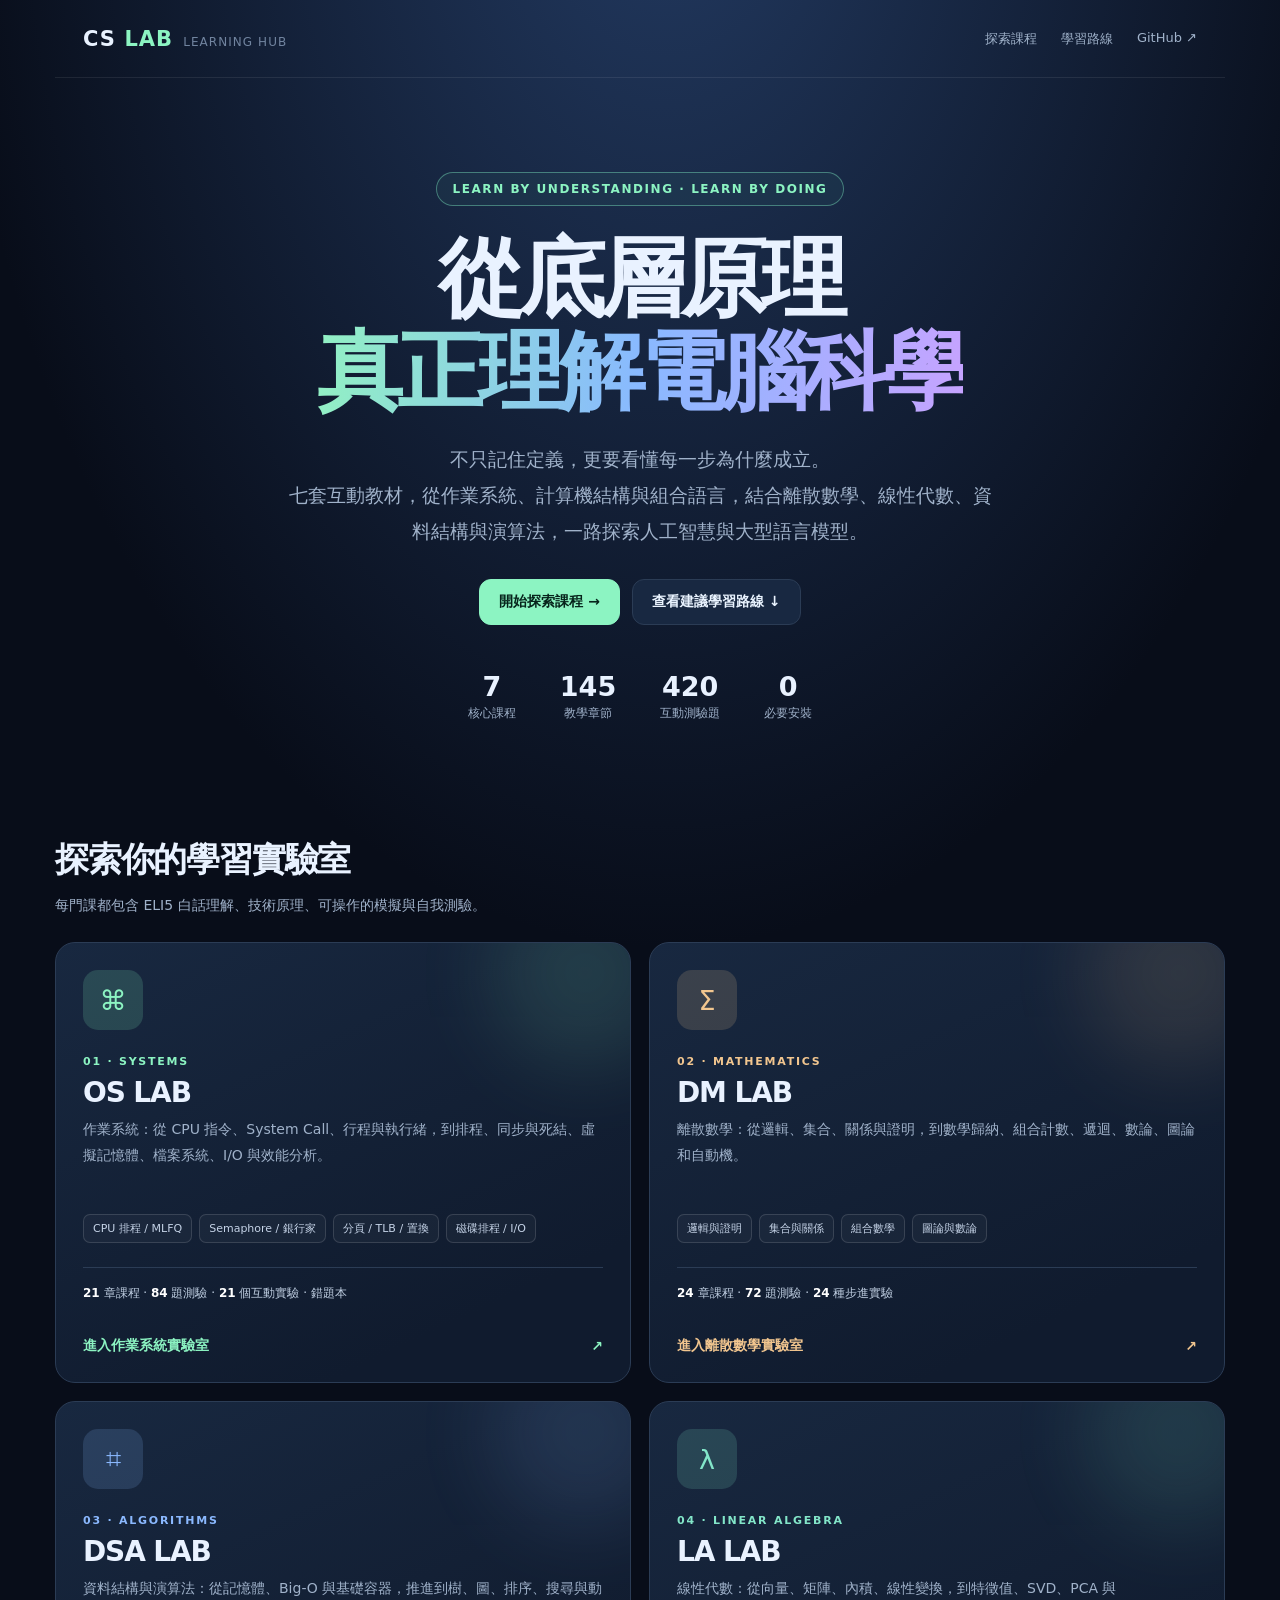
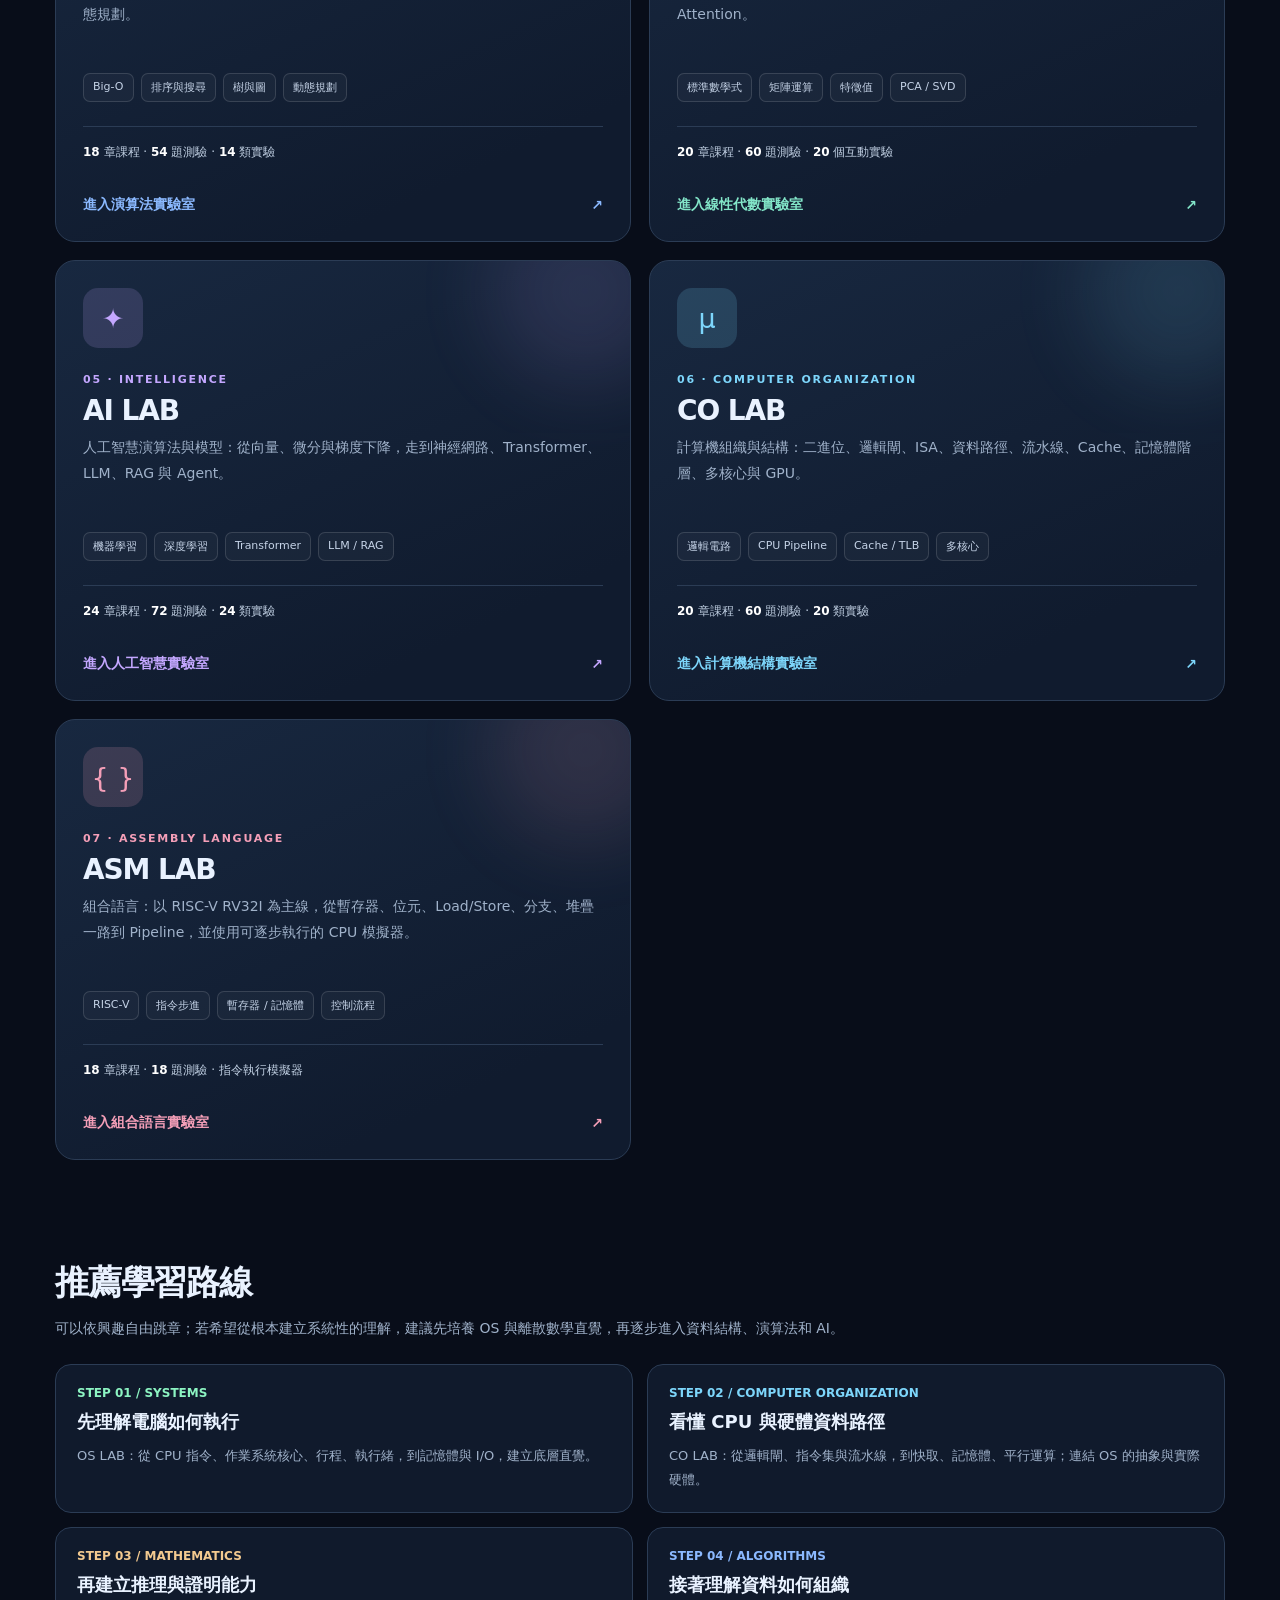
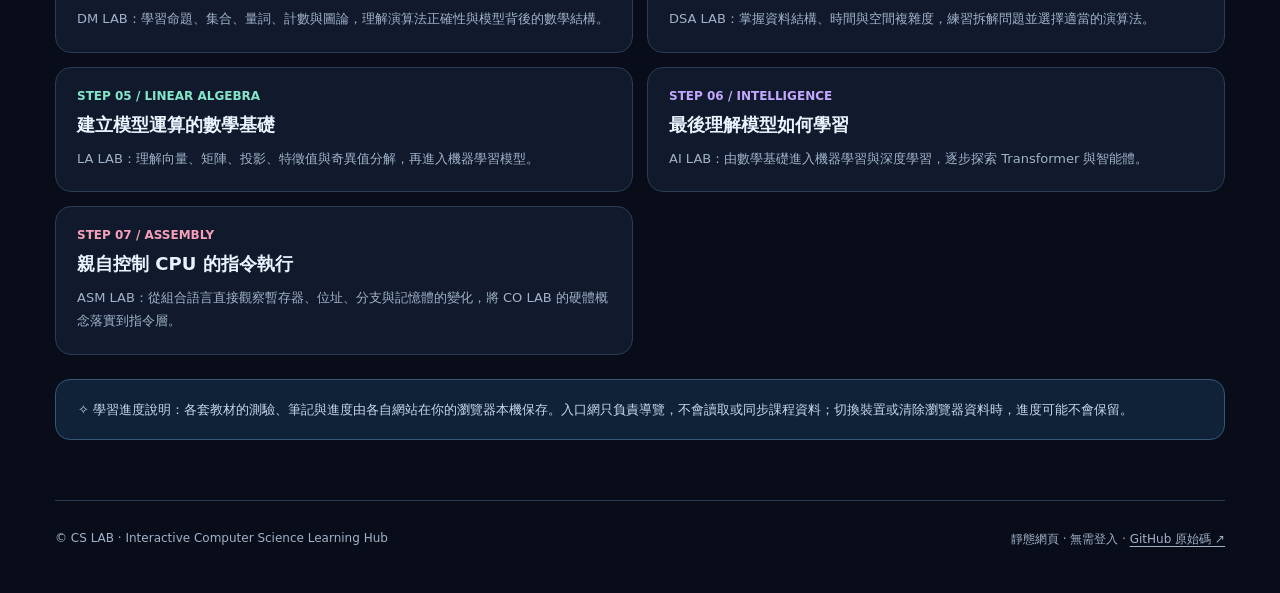
==== index.html @ e55d98d5 "Rebuild OS LAB: 21 chapters, dedicated labs, review tools and new UI Content - Keep all original 16 " ====
<!DOCTYPE html>

<html lang="zh-Hant"><head><meta charset="utf-8"/><meta content="width=device-width,initial-scale=1,viewport-fit=cover" name="viewport"/><meta content="#080e1c" name="theme-color"/><meta content="CS LAB 七大繁體中文互動教材：作業系統、計算機結構、離散數學、線性代數、資料結構與演算法、AI 模型。" name="description"/><title>CS LAB｜七大資工互動學習實驗室</title><style>
:root{color-scheme:dark;--bg:#080d19;--panel:#101b2e;--panel2:#15243a;--text:#e9f2ff;--muted:#a0b2ca;--line:#2b3c55;--green:#8cf4c2;--blue:#8bb9ff;--violet:#c4a7ff}*{box-sizing:border-box}html{scroll-behavior:smooth}body{margin:0;font-family:Inter,ui-sans-serif,-apple-system,BlinkMacSystemFont,"Noto Sans TC",system-ui,sans-serif;background:radial-gradient(ellipse 75% 40% at 52% -5%,#233b63 0%,transparent 75%),var(--bg);color:var(--text)}a{color:inherit;text-decoration:none}button{font:inherit}a:focus-visible,button:focus-visible{outline:3px solid var(--green);outline-offset:4px}.wrap{max-width:1170px;margin:auto;padding:0 28px}.top{height:78px;border-bottom:1px solid #ffffff14;display:flex;align-items:center;justify-content:space-between}.brand{font-size:21px;font-weight:850;letter-spacing:.05em}.brand em{color:var(--green);font-style:normal}.topnav{display:flex;gap:24px;font-size:13px;color:var(--muted)}.topnav a:hover{color:white}.hero{text-align:center;padding:94px 0 65px}.eyebrow{display:inline-flex;border:1px solid #7fecc06b;border-radius:99px;color:var(--green);padding:9px 16px;font-size:12px;font-weight:750;letter-spacing:.13em;background:#79efb90b}.hero h1{font-size:clamp(43px,7vw,86px);line-height:1.08;letter-spacing:-.06em;margin:26px 0 23px}.hero h1 span{background:linear-gradient(95deg,#92f1c3,#89b9ff,#c6a3ff);background-clip:text;-webkit-background-clip:text;color:transparent}.hero p{color:var(--muted);font-size:clamp(15px,2vw,19px);line-height:1.9;max-width:720px;margin:0 auto}.actions{display:flex;justify-content:center;gap:12px;margin-top:30px;flex-wrap:wrap}.btn{border:1px solid var(--line);background:#182841;color:#eaf4ff;padding:13px 19px;border-radius:12px;display:inline-flex;gap:9px;align-items:center;font-weight:700;font-size:14px;transition:.2s}.btn:hover{transform:translateY(-2px);border-color:#90eec0}.btn.primary{background:var(--green);color:#06231b;border-color:var(--green)}.statbar{display:flex;justify-content:center;gap:44px;margin:46px auto 0;flex-wrap:wrap}.stat{text-align:center}.stat strong{display:block;font-size:27px}.stat small{color:var(--muted);font-size:12px}.section{padding:50px 0}.section-head{display:flex;align-items:end;justify-content:space-between;gap:16px;margin-bottom:24px}.section h2{font-size:clamp(24px,3vw,34px);margin:0 0 10px;letter-spacing:-.035em}.section .sub{color:var(--muted);font-size:14px;line-height:1.8;margin:0}.cards{display:grid;grid-template-columns:repeat(2,minmax(0,1fr));gap:18px}.card{min-width:0;border:1px solid var(--line);background:linear-gradient(155deg,#182840 0%,#101b2e 80%);border-radius:20px;padding:27px;display:flex;flex-direction:column;position:relative;overflow:hidden;transition:transform .2s,border-color .2s}.card:hover{transform:translateY(-5px);border-color:#9ac1fa}.card:before{content:"";position:absolute;right:-50px;top:-65px;width:190px;height:190px;border-radius:50%;filter:blur(40px);opacity:.12;background:var(--accent)}.card .icon{width:60px;height:60px;border-radius:15px;background:color-mix(in srgb,var(--accent) 16%,transparent);color:var(--accent);display:grid;place-items:center;font-size:27px;margin-bottom:25px}.kicker{font-size:11px;color:var(--accent);font-weight:850;letter-spacing:.16em}.card h3{font-size:28px;letter-spacing:-.04em;margin:8px 0}.card p{color:var(--muted);font-size:14px;line-height:1.85;min-height:79px;margin:0 0 18px}.chips{display:flex;flex-wrap:wrap;gap:7px;margin:0 0 24px}.chips span{border:1px solid #ffffff22;background:#ffffff08;border-radius:7px;padding:6px 9px;color:#c5d3e7;font-size:11px}.card .meta{font-size:12px;color:#c1d0e3;padding:17px 0;border-top:1px solid var(--line);margin-top:auto}.card .meta strong{color:white}.card .launch{display:flex;justify-content:space-between;align-items:center;padding-top:18px;color:var(--accent);font-weight:800;font-size:14px}.os{--accent:#8cf4c2}.dsa{--accent:#8bb9ff}.ai{--accent:#c4a7ff}.dm{--accent:#f2c68f}.path{display:grid;grid-template-columns:repeat(2,1fr);gap:14px}.step{border:1px solid var(--line);background:#101a2c;border-radius:16px;padding:21px}.step .n{font-size:12px;font-weight:900;color:var(--green)}.step h3{margin:10px 0;font-size:18px}.step p{margin:0;color:var(--muted);font-size:13px;line-height:1.8}.notice{margin:24px 0 10px;border:1px solid #365775;background:#102238;border-radius:15px;padding:18px 22px;color:#c6d7eb;line-height:1.8;font-size:13px}.foot{border-top:1px solid var(--line);padding:30px 0 45px;display:flex;justify-content:space-between;gap:16px;color:var(--muted);font-size:12px}.foot a{text-decoration:underline;text-underline-offset:3px}@media(max-width:850px){.cards{grid-template-columns:1fr}.card p{min-height:0}.path{grid-template-columns:1fr}.hero{padding-top:68px}.statbar{gap:26px}}@media(max-width:520px){.wrap{padding:0 18px}.top{height:67px}.topnav{gap:13px;font-size:12px}.hero{padding:61px 0 36px}.hero h1{font-size:46px}.hero p{font-size:14px}.statbar{gap:22px}.stat strong{font-size:23px}.section{padding:36px 0}.card{padding:23px}.foot{flex-direction:column}}

.la{--accent:#83e6c9}.co{--accent:#7dd6fb}.asm{--accent:#f59fb8}@media(prefers-reduced-motion:reduce){html{scroll-behavior:auto}*{transition:none!important}}.card.co .icon{color:#7dd6fb}.card.co:hover{border-color:#7dd6fb}
</style></head><body><header class="wrap top"><a class="brand" href="./">CS <em>LAB</em><span style="color:#71849f;font-weight:500;font-size:12px;margin-left:10px">LEARNING HUB</span></a><nav aria-label="主要導覽" class="topnav"><a href="#courses">探索課程</a><a href="#roadmap">學習路線</a><a href="https://github.com/duicn187532/os-lab" rel="noopener" target="_blank">GitHub ↗</a></nav></header><main><div class="wrap hero"><div class="eyebrow">LEARN BY UNDERSTANDING · LEARN BY DOING</div><h1>從底層原理<br/><span>真正理解電腦科學</span></h1><p>不只記住定義，更要看懂每一步為什麼成立。<br/>七套互動教材，從作業系統、計算機結構與組合語言，結合離散數學、線性代數、資料結構與演算法，一路探索人工智慧與大型語言模型。</p><div class="actions"><a class="btn primary" href="#courses">開始探索課程 →</a><a class="btn" href="#roadmap">查看建議學習路線 ↓</a></div><div class="statbar"><div class="stat"><strong>7</strong><small>核心課程</small></div><div class="stat"><strong>145</strong><small>教學章節</small></div><div class="stat"><strong>420</strong><small>互動測驗題</small></div><div class="stat"><strong>0</strong><small>必要安裝</small></div></div></div><section class="wrap section" id="courses"><div class="section-head"><div><h2>探索你的學習實驗室</h2><p class="sub">每門課都包含 ELI5 白話理解、技術原理、可操作的模擬與自我測驗。</p></div></div><div class="cards"><a class="card os" href="./os/"><div aria-hidden="true" class="icon">⌘</div><div class="kicker">01 · SYSTEMS</div><h3>OS LAB</h3><p>作業系統：從 CPU 指令、System Call、行程與執行緒，到排程、同步與死結、虛擬記憶體、檔案系統、I/O 與效能分析。</p><div class="chips"><span>CPU 排程 / MLFQ</span><span>Semaphore / 銀行家</span><span>分頁 / TLB / 置換</span><span>磁碟排程 / I/O</span></div><div class="meta"><strong>21</strong> 章課程 · <strong>84</strong> 題測驗 · <strong>21</strong> 個互動實驗 · 錯題本</div><div class="launch">進入作業系統實驗室 <span>↗</span></div></a><a class="card dm" href="./dm/"><div aria-hidden="true" class="icon">Σ</div><div class="kicker">02 · MATHEMATICS</div><h3>DM LAB</h3><p>離散數學：從邏輯、集合、關係與證明，到數學歸納、組合計數、遞迴、數論、圖論和自動機。</p><div class="chips"><span>邏輯與證明</span><span>集合與關係</span><span>組合數學</span><span>圖論與數論</span></div><div class="meta"><strong>24</strong> 章課程 · <strong>72</strong> 題測驗 · <strong>24</strong> 種步進實驗</div><div class="launch">進入離散數學實驗室 <span>↗</span></div></a><a class="card dsa" href="./dsa/"><div aria-hidden="true" class="icon">⌗</div><div class="kicker">03 · ALGORITHMS</div><h3>DSA LAB</h3><p>資料結構與演算法：從記憶體、Big-O 與基礎容器，推進到樹、圖、排序、搜尋與動態規劃。</p><div class="chips"><span>Big-O</span><span>排序與搜尋</span><span>樹與圖</span><span>動態規劃</span></div><div class="meta"><strong>18</strong> 章課程 · <strong>54</strong> 題測驗 · <strong>14</strong> 類實驗</div><div class="launch">進入演算法實驗室 <span>↗</span></div></a><a class="card la" href="./la/"><div aria-hidden="true" class="icon">λ</div><div class="kicker">04 · LINEAR ALGEBRA</div><h3>LA LAB</h3><p>線性代數：從向量、矩陣、內積、線性變換，到特徵值、SVD、PCA 與 Attention。</p><div class="chips"><span>標準數學式</span><span>矩陣運算</span><span>特徵值</span><span>PCA / SVD</span></div><div class="meta"><strong>20</strong> 章課程 · <strong>60</strong> 題測驗 · <strong>20</strong> 個互動實驗</div><div class="launch">進入線性代數實驗室 <span>↗</span></div></a><a class="card ai" href="./ai/"><div aria-hidden="true" class="icon">✦</div><div class="kicker">05 · INTELLIGENCE</div><h3>AI LAB</h3><p>人工智慧演算法與模型：從向量、微分與梯度下降，走到神經網路、Transformer、LLM、RAG 與 Agent。</p><div class="chips"><span>機器學習</span><span>深度學習</span><span>Transformer</span><span>LLM / RAG</span></div><div class="meta"><strong>24</strong> 章課程 · <strong>72</strong> 題測驗 · <strong>24</strong> 類實驗</div><div class="launch">進入人工智慧實驗室 <span>↗</span></div></a><a class="card co" href="./co/"><div aria-hidden="true" class="icon">μ</div><div class="kicker">06 · COMPUTER ORGANIZATION</div><h3>CO LAB</h3><p>計算機組織與結構：二進位、邏輯閘、ISA、資料路徑、流水線、Cache、記憶體階層、多核心與 GPU。</p><div class="chips"><span>邏輯電路</span><span>CPU Pipeline</span><span>Cache / TLB</span><span>多核心</span></div><div class="meta"><strong>20</strong> 章課程 · <strong>60</strong> 題測驗 · <strong>20</strong> 類實驗</div><div class="launch">進入計算機結構實驗室 <span>↗</span></div></a><a class="card asm" href="./asm/"><div aria-hidden="true" class="icon">{ }</div><div class="kicker">07 · ASSEMBLY LANGUAGE</div><h3>ASM LAB</h3><p>組合語言：以 RISC-V RV32I 為主線，從暫存器、位元、Load/Store、分支、堆疊一路到 Pipeline，並使用可逐步執行的 CPU 模擬器。</p><div class="chips"><span>RISC-V</span><span>指令步進</span><span>暫存器 / 記憶體</span><span>控制流程</span></div><div class="meta"><strong>18</strong> 章課程 · <strong>18</strong> 題測驗 · 指令執行模擬器</div><div class="launch">進入組合語言實驗室 <span>↗</span></div></a></div></section><section class="wrap section" id="roadmap"><h2>推薦學習路線</h2><p class="sub">可以依興趣自由跳章；若希望從根本建立系統性的理解，建議先培養 OS 與離散數學直覺，再逐步進入資料結構、演算法和 AI。</p><div class="path" style="margin-top:23px"><div class="step"><div class="n">STEP 01 / SYSTEMS</div><h3>先理解電腦如何執行</h3><p>OS LAB：從 CPU 指令、作業系統核心、行程、執行緒，到記憶體與 I/O，建立底層直覺。</p></div><div class="step"><div class="n" style="color:#7dd6fb">STEP 02 / COMPUTER ORGANIZATION</div><h3>看懂 CPU 與硬體資料路徑</h3><p>CO LAB：從邏輯閘、指令集與流水線，到快取、記憶體、平行運算；連結 OS 的抽象與實際硬體。</p></div><div class="step"><div class="n" style="color:#f3ca90">STEP 03 / MATHEMATICS</div><h3>再建立推理與證明能力</h3><p>DM LAB：學習命題、集合、量詞、計數與圖論，理解演算法正確性與模型背後的數學結構。</p></div><div class="step"><div class="n" style="color:var(--blue)">STEP 04 / ALGORITHMS</div><h3>接著理解資料如何組織</h3><p>DSA LAB：掌握資料結構、時間與空間複雜度，練習拆解問題並選擇適當的演算法。</p></div><div class="step"><div class="n" style="color:#83e6c9">STEP 05 / LINEAR ALGEBRA</div><h3>建立模型運算的數學基礎</h3><p>LA LAB：理解向量、矩陣、投影、特徵值與奇異值分解，再進入機器學習模型。</p></div><div class="step"><div class="n" style="color:var(--violet)">STEP 06 / INTELLIGENCE</div><h3>最後理解模型如何學習</h3><p>AI LAB：由數學基礎進入機器學習與深度學習，逐步探索 Transformer 與智能體。</p></div><div class="step"><div class="n" style="color:#f59fb8">STEP 07 / ASSEMBLY</div><h3>親自控制 CPU 的指令執行</h3><p>ASM LAB：從組合語言直接觀察暫存器、位址、分支與記憶體的變化，將 CO LAB 的硬體概念落實到指令層。</p></div></div><div class="notice">✧ 學習進度說明：各套教材的測驗、筆記與進度由各自網站在你的瀏覽器本機保存。入口網只負責導覽，不會讀取或同步課程資料；切換裝置或清除瀏覽器資料時，進度可能不會保留。</div></section></main><footer class="wrap foot"><span>© CS LAB · Interactive Computer Science Learning Hub</span><span>靜態網頁 · 無需登入 · <a href="https://github.com/duicn187532/os-lab" rel="noopener" target="_blank">GitHub 原始碼 ↗</a></span></footer></body></html>
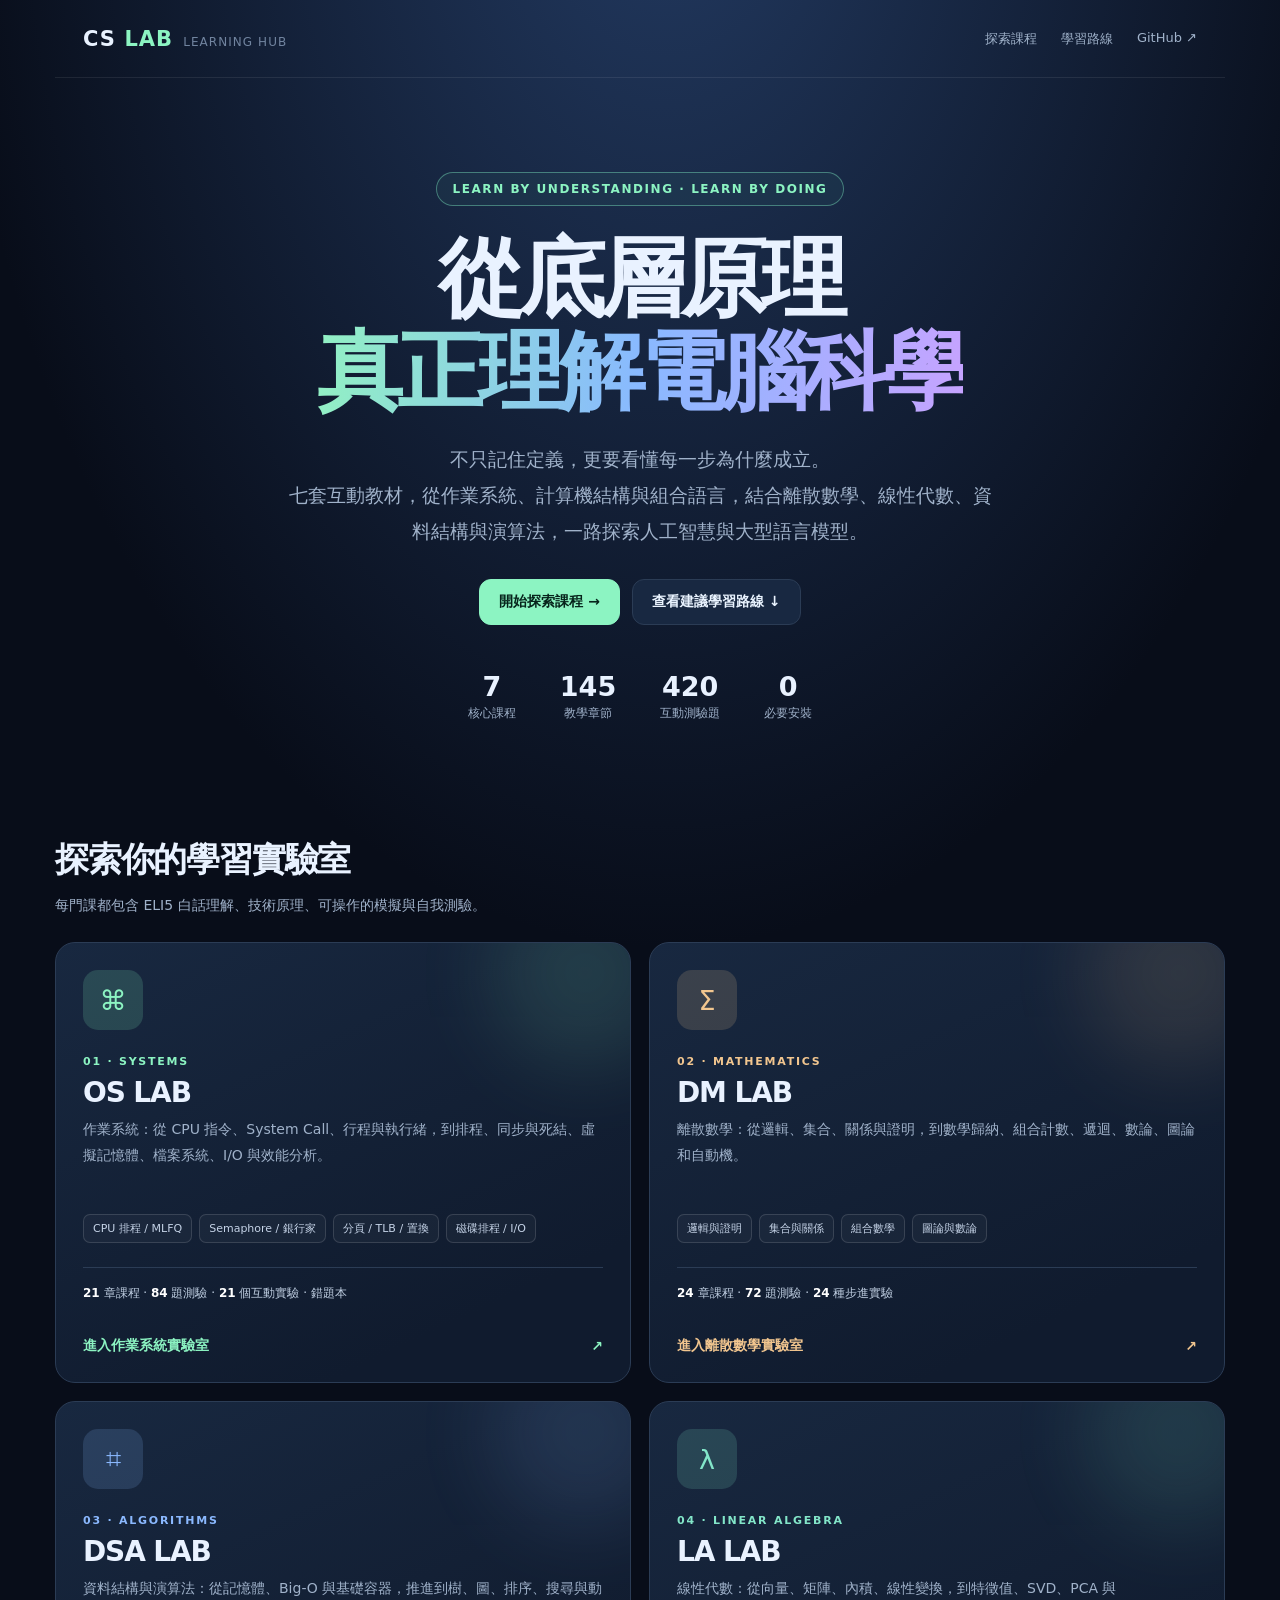
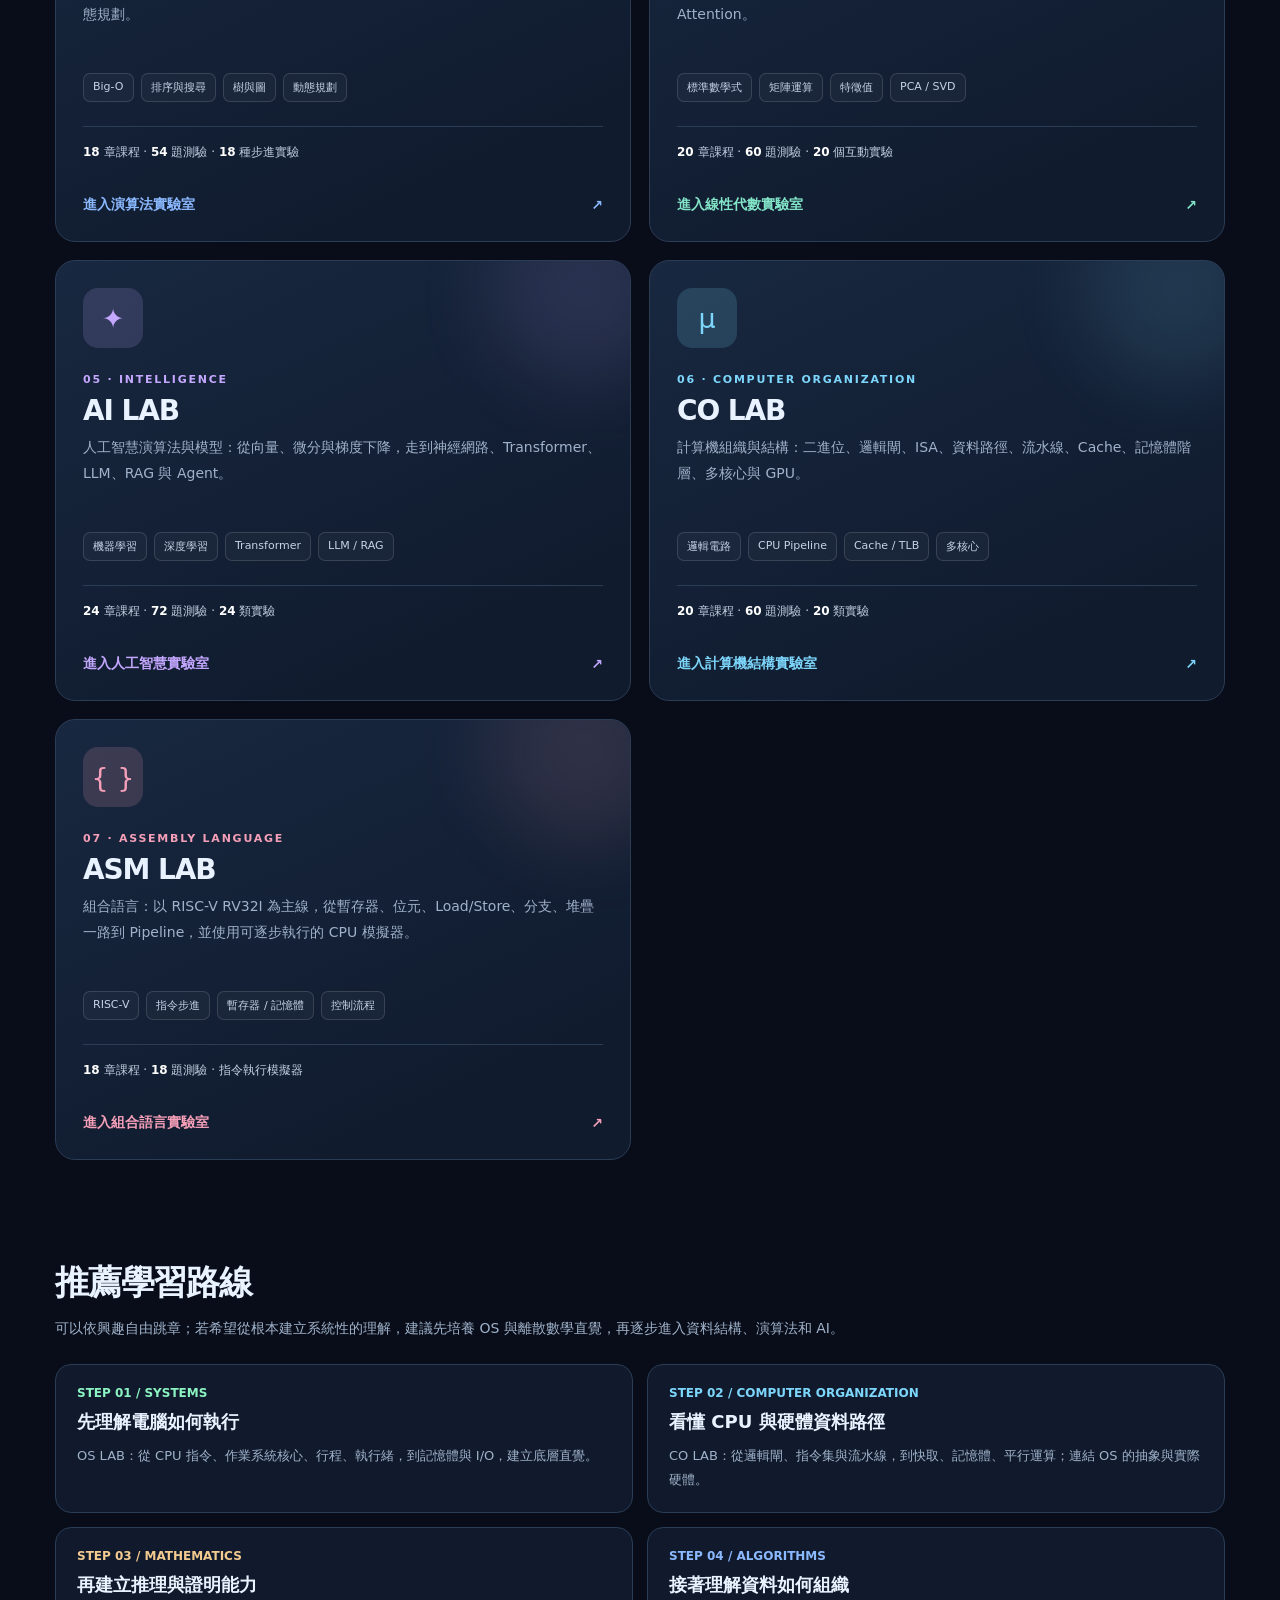
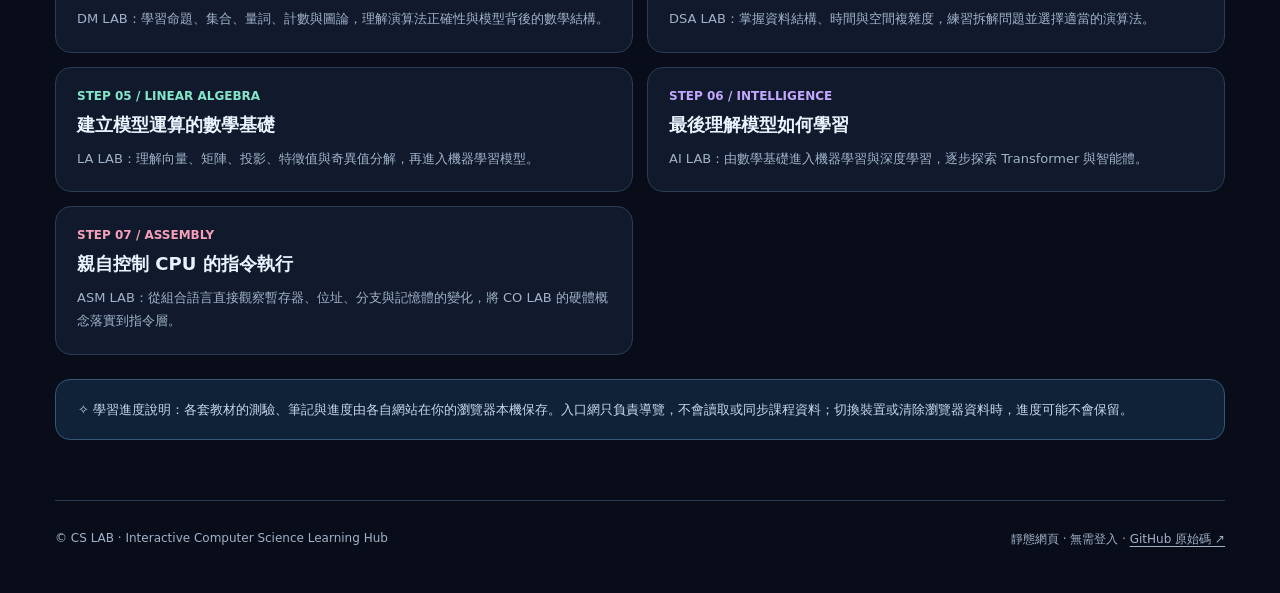
==== commit 6eeda045: "Move DSA LAB onto the shared CS LAB shell; give every chapter its own lab - Split the 102 KB single " ====
--- a/index.html
+++ b/index.html
@@ -1,7 +1,7 @@
 <!DOCTYPE html>
 
-<html lang="zh-Hant"><head><meta charset="utf-8"/><meta content="width=device-width,initial-scale=1,viewport-fit=cover" name="viewport"/><meta content="#080e1c" name="theme-color"/><meta content="CS LAB 七大繁體中文互動教材：作業系統、計算機結構、離散數學、線性代數、資料結構與演算法、AI 模型。" name="description"/><title>CS LAB｜七大資工互動學習實驗室</title><style>
+<html lang="zh-Hant"><head><meta charset="utf-8"/><meta content="width=device-width,initial-scale=1,viewport-fit=cover" name="viewport"/><meta content="#080e1c" name="theme-color"/><meta content="CS LAB 七大繁體中文互動教材：作業系統、計算機結構、離散數學、線性代數、資料結構與演算法、AI 模型。" name="description"/><title>CS LAB｜七大資工互動學習實驗室</title><link rel="icon" href="data:image/svg+xml,%3Csvg xmlns=%27http://www.w3.org/2000/svg%27 viewBox=%270 0 64 64%27%3E%3Crect width=%2764%27 height=%2764%27 rx=%2714%27 fill=%27%238cf4c2%27/%3E%3Ctext x=%2732%27 y=%2743%27 font-size=%2726%27 text-anchor=%27middle%27 font-family=%27monospace%27 font-weight=%27700%27 fill=%27%23080d19%27%3ECS%3C/text%3E%3C/svg%3E"/><style>
 :root{color-scheme:dark;--bg:#080d19;--panel:#101b2e;--panel2:#15243a;--text:#e9f2ff;--muted:#a0b2ca;--line:#2b3c55;--green:#8cf4c2;--blue:#8bb9ff;--violet:#c4a7ff}*{box-sizing:border-box}html{scroll-behavior:smooth}body{margin:0;font-family:Inter,ui-sans-serif,-apple-system,BlinkMacSystemFont,"Noto Sans TC",system-ui,sans-serif;background:radial-gradient(ellipse 75% 40% at 52% -5%,#233b63 0%,transparent 75%),var(--bg);color:var(--text)}a{color:inherit;text-decoration:none}button{font:inherit}a:focus-visible,button:focus-visible{outline:3px solid var(--green);outline-offset:4px}.wrap{max-width:1170px;margin:auto;padding:0 28px}.top{height:78px;border-bottom:1px solid #ffffff14;display:flex;align-items:center;justify-content:space-between}.brand{font-size:21px;font-weight:850;letter-spacing:.05em}.brand em{color:var(--green);font-style:normal}.topnav{display:flex;gap:24px;font-size:13px;color:var(--muted)}.topnav a:hover{color:white}.hero{text-align:center;padding:94px 0 65px}.eyebrow{display:inline-flex;border:1px solid #7fecc06b;border-radius:99px;color:var(--green);padding:9px 16px;font-size:12px;font-weight:750;letter-spacing:.13em;background:#79efb90b}.hero h1{font-size:clamp(43px,7vw,86px);line-height:1.08;letter-spacing:-.06em;margin:26px 0 23px}.hero h1 span{background:linear-gradient(95deg,#92f1c3,#89b9ff,#c6a3ff);background-clip:text;-webkit-background-clip:text;color:transparent}.hero p{color:var(--muted);font-size:clamp(15px,2vw,19px);line-height:1.9;max-width:720px;margin:0 auto}.actions{display:flex;justify-content:center;gap:12px;margin-top:30px;flex-wrap:wrap}.btn{border:1px solid var(--line);background:#182841;color:#eaf4ff;padding:13px 19px;border-radius:12px;display:inline-flex;gap:9px;align-items:center;font-weight:700;font-size:14px;transition:.2s}.btn:hover{transform:translateY(-2px);border-color:#90eec0}.btn.primary{background:var(--green);color:#06231b;border-color:var(--green)}.statbar{display:flex;justify-content:center;gap:44px;margin:46px auto 0;flex-wrap:wrap}.stat{text-align:center}.stat strong{display:block;font-size:27px}.stat small{color:var(--muted);font-size:12px}.section{padding:50px 0}.section-head{display:flex;align-items:end;justify-content:space-between;gap:16px;margin-bottom:24px}.section h2{font-size:clamp(24px,3vw,34px);margin:0 0 10px;letter-spacing:-.035em}.section .sub{color:var(--muted);font-size:14px;line-height:1.8;margin:0}.cards{display:grid;grid-template-columns:repeat(2,minmax(0,1fr));gap:18px}.card{min-width:0;border:1px solid var(--line);background:linear-gradient(155deg,#182840 0%,#101b2e 80%);border-radius:20px;padding:27px;display:flex;flex-direction:column;position:relative;overflow:hidden;transition:transform .2s,border-color .2s}.card:hover{transform:translateY(-5px);border-color:#9ac1fa}.card:before{content:"";position:absolute;right:-50px;top:-65px;width:190px;height:190px;border-radius:50%;filter:blur(40px);opacity:.12;background:var(--accent)}.card .icon{width:60px;height:60px;border-radius:15px;background:color-mix(in srgb,var(--accent) 16%,transparent);color:var(--accent);display:grid;place-items:center;font-size:27px;margin-bottom:25px}.kicker{font-size:11px;color:var(--accent);font-weight:850;letter-spacing:.16em}.card h3{font-size:28px;letter-spacing:-.04em;margin:8px 0}.card p{color:var(--muted);font-size:14px;line-height:1.85;min-height:79px;margin:0 0 18px}.chips{display:flex;flex-wrap:wrap;gap:7px;margin:0 0 24px}.chips span{border:1px solid #ffffff22;background:#ffffff08;border-radius:7px;padding:6px 9px;color:#c5d3e7;font-size:11px}.card .meta{font-size:12px;color:#c1d0e3;padding:17px 0;border-top:1px solid var(--line);margin-top:auto}.card .meta strong{color:white}.card .launch{display:flex;justify-content:space-between;align-items:center;padding-top:18px;color:var(--accent);font-weight:800;font-size:14px}.os{--accent:#8cf4c2}.dsa{--accent:#8bb9ff}.ai{--accent:#c4a7ff}.dm{--accent:#f2c68f}.path{display:grid;grid-template-columns:repeat(2,1fr);gap:14px}.step{border:1px solid var(--line);background:#101a2c;border-radius:16px;padding:21px}.step .n{font-size:12px;font-weight:900;color:var(--green)}.step h3{margin:10px 0;font-size:18px}.step p{margin:0;color:var(--muted);font-size:13px;line-height:1.8}.notice{margin:24px 0 10px;border:1px solid #365775;background:#102238;border-radius:15px;padding:18px 22px;color:#c6d7eb;line-height:1.8;font-size:13px}.foot{border-top:1px solid var(--line);padding:30px 0 45px;display:flex;justify-content:space-between;gap:16px;color:var(--muted);font-size:12px}.foot a{text-decoration:underline;text-underline-offset:3px}@media(max-width:850px){.cards{grid-template-columns:1fr}.card p{min-height:0}.path{grid-template-columns:1fr}.hero{padding-top:68px}.statbar{gap:26px}}@media(max-width:520px){.wrap{padding:0 18px}.top{height:67px}.topnav{gap:13px;font-size:12px}.hero{padding:61px 0 36px}.hero h1{font-size:46px}.hero p{font-size:14px}.statbar{gap:22px}.stat strong{font-size:23px}.section{padding:36px 0}.card{padding:23px}.foot{flex-direction:column}}
 
 .la{--accent:#83e6c9}.co{--accent:#7dd6fb}.asm{--accent:#f59fb8}@media(prefers-reduced-motion:reduce){html{scroll-behavior:auto}*{transition:none!important}}.card.co .icon{color:#7dd6fb}.card.co:hover{border-color:#7dd6fb}
-</style></head><body><header class="wrap top"><a class="brand" href="./">CS <em>LAB</em><span style="color:#71849f;font-weight:500;font-size:12px;margin-left:10px">LEARNING HUB</span></a><nav aria-label="主要導覽" class="topnav"><a href="#courses">探索課程</a><a href="#roadmap">學習路線</a><a href="https://github.com/duicn187532/os-lab" rel="noopener" target="_blank">GitHub ↗</a></nav></header><main><div class="wrap hero"><div class="eyebrow">LEARN BY UNDERSTANDING · LEARN BY DOING</div><h1>從底層原理<br/><span>真正理解電腦科學</span></h1><p>不只記住定義，更要看懂每一步為什麼成立。<br/>七套互動教材，從作業系統、計算機結構與組合語言，結合離散數學、線性代數、資料結構與演算法，一路探索人工智慧與大型語言模型。</p><div class="actions"><a class="btn primary" href="#courses">開始探索課程 →</a><a class="btn" href="#roadmap">查看建議學習路線 ↓</a></div><div class="statbar"><div class="stat"><strong>7</strong><small>核心課程</small></div><div class="stat"><strong>145</strong><small>教學章節</small></div><div class="stat"><strong>420</strong><small>互動測驗題</small></div><div class="stat"><strong>0</strong><small>必要安裝</small></div></div></div><section class="wrap section" id="courses"><div class="section-head"><div><h2>探索你的學習實驗室</h2><p class="sub">每門課都包含 ELI5 白話理解、技術原理、可操作的模擬與自我測驗。</p></div></div><div class="cards"><a class="card os" href="./os/"><div aria-hidden="true" class="icon">⌘</div><div class="kicker">01 · SYSTEMS</div><h3>OS LAB</h3><p>作業系統：從 CPU 指令、System Call、行程與執行緒，到排程、同步與死結、虛擬記憶體、檔案系統、I/O 與效能分析。</p><div class="chips"><span>CPU 排程 / MLFQ</span><span>Semaphore / 銀行家</span><span>分頁 / TLB / 置換</span><span>磁碟排程 / I/O</span></div><div class="meta"><strong>21</strong> 章課程 · <strong>84</strong> 題測驗 · <strong>21</strong> 個互動實驗 · 錯題本</div><div class="launch">進入作業系統實驗室 <span>↗</span></div></a><a class="card dm" href="./dm/"><div aria-hidden="true" class="icon">Σ</div><div class="kicker">02 · MATHEMATICS</div><h3>DM LAB</h3><p>離散數學：從邏輯、集合、關係與證明，到數學歸納、組合計數、遞迴、數論、圖論和自動機。</p><div class="chips"><span>邏輯與證明</span><span>集合與關係</span><span>組合數學</span><span>圖論與數論</span></div><div class="meta"><strong>24</strong> 章課程 · <strong>72</strong> 題測驗 · <strong>24</strong> 種步進實驗</div><div class="launch">進入離散數學實驗室 <span>↗</span></div></a><a class="card dsa" href="./dsa/"><div aria-hidden="true" class="icon">⌗</div><div class="kicker">03 · ALGORITHMS</div><h3>DSA LAB</h3><p>資料結構與演算法：從記憶體、Big-O 與基礎容器，推進到樹、圖、排序、搜尋與動態規劃。</p><div class="chips"><span>Big-O</span><span>排序與搜尋</span><span>樹與圖</span><span>動態規劃</span></div><div class="meta"><strong>18</strong> 章課程 · <strong>54</strong> 題測驗 · <strong>14</strong> 類實驗</div><div class="launch">進入演算法實驗室 <span>↗</span></div></a><a class="card la" href="./la/"><div aria-hidden="true" class="icon">λ</div><div class="kicker">04 · LINEAR ALGEBRA</div><h3>LA LAB</h3><p>線性代數：從向量、矩陣、內積、線性變換，到特徵值、SVD、PCA 與 Attention。</p><div class="chips"><span>標準數學式</span><span>矩陣運算</span><span>特徵值</span><span>PCA / SVD</span></div><div class="meta"><strong>20</strong> 章課程 · <strong>60</strong> 題測驗 · <strong>20</strong> 個互動實驗</div><div class="launch">進入線性代數實驗室 <span>↗</span></div></a><a class="card ai" href="./ai/"><div aria-hidden="true" class="icon">✦</div><div class="kicker">05 · INTELLIGENCE</div><h3>AI LAB</h3><p>人工智慧演算法與模型：從向量、微分與梯度下降，走到神經網路、Transformer、LLM、RAG 與 Agent。</p><div class="chips"><span>機器學習</span><span>深度學習</span><span>Transformer</span><span>LLM / RAG</span></div><div class="meta"><strong>24</strong> 章課程 · <strong>72</strong> 題測驗 · <strong>24</strong> 類實驗</div><div class="launch">進入人工智慧實驗室 <span>↗</span></div></a><a class="card co" href="./co/"><div aria-hidden="true" class="icon">μ</div><div class="kicker">06 · COMPUTER ORGANIZATION</div><h3>CO LAB</h3><p>計算機組織與結構：二進位、邏輯閘、ISA、資料路徑、流水線、Cache、記憶體階層、多核心與 GPU。</p><div class="chips"><span>邏輯電路</span><span>CPU Pipeline</span><span>Cache / TLB</span><span>多核心</span></div><div class="meta"><strong>20</strong> 章課程 · <strong>60</strong> 題測驗 · <strong>20</strong> 類實驗</div><div class="launch">進入計算機結構實驗室 <span>↗</span></div></a><a class="card asm" href="./asm/"><div aria-hidden="true" class="icon">{ }</div><div class="kicker">07 · ASSEMBLY LANGUAGE</div><h3>ASM LAB</h3><p>組合語言：以 RISC-V RV32I 為主線，從暫存器、位元、Load/Store、分支、堆疊一路到 Pipeline，並使用可逐步執行的 CPU 模擬器。</p><div class="chips"><span>RISC-V</span><span>指令步進</span><span>暫存器 / 記憶體</span><span>控制流程</span></div><div class="meta"><strong>18</strong> 章課程 · <strong>18</strong> 題測驗 · 指令執行模擬器</div><div class="launch">進入組合語言實驗室 <span>↗</span></div></a></div></section><section class="wrap section" id="roadmap"><h2>推薦學習路線</h2><p class="sub">可以依興趣自由跳章；若希望從根本建立系統性的理解，建議先培養 OS 與離散數學直覺，再逐步進入資料結構、演算法和 AI。</p><div class="path" style="margin-top:23px"><div class="step"><div class="n">STEP 01 / SYSTEMS</div><h3>先理解電腦如何執行</h3><p>OS LAB：從 CPU 指令、作業系統核心、行程、執行緒，到記憶體與 I/O，建立底層直覺。</p></div><div class="step"><div class="n" style="color:#7dd6fb">STEP 02 / COMPUTER ORGANIZATION</div><h3>看懂 CPU 與硬體資料路徑</h3><p>CO LAB：從邏輯閘、指令集與流水線，到快取、記憶體、平行運算；連結 OS 的抽象與實際硬體。</p></div><div class="step"><div class="n" style="color:#f3ca90">STEP 03 / MATHEMATICS</div><h3>再建立推理與證明能力</h3><p>DM LAB：學習命題、集合、量詞、計數與圖論，理解演算法正確性與模型背後的數學結構。</p></div><div class="step"><div class="n" style="color:var(--blue)">STEP 04 / ALGORITHMS</div><h3>接著理解資料如何組織</h3><p>DSA LAB：掌握資料結構、時間與空間複雜度，練習拆解問題並選擇適當的演算法。</p></div><div class="step"><div class="n" style="color:#83e6c9">STEP 05 / LINEAR ALGEBRA</div><h3>建立模型運算的數學基礎</h3><p>LA LAB：理解向量、矩陣、投影、特徵值與奇異值分解，再進入機器學習模型。</p></div><div class="step"><div class="n" style="color:var(--violet)">STEP 06 / INTELLIGENCE</div><h3>最後理解模型如何學習</h3><p>AI LAB：由數學基礎進入機器學習與深度學習，逐步探索 Transformer 與智能體。</p></div><div class="step"><div class="n" style="color:#f59fb8">STEP 07 / ASSEMBLY</div><h3>親自控制 CPU 的指令執行</h3><p>ASM LAB：從組合語言直接觀察暫存器、位址、分支與記憶體的變化，將 CO LAB 的硬體概念落實到指令層。</p></div></div><div class="notice">✧ 學習進度說明：各套教材的測驗、筆記與進度由各自網站在你的瀏覽器本機保存。入口網只負責導覽，不會讀取或同步課程資料；切換裝置或清除瀏覽器資料時，進度可能不會保留。</div></section></main><footer class="wrap foot"><span>© CS LAB · Interactive Computer Science Learning Hub</span><span>靜態網頁 · 無需登入 · <a href="https://github.com/duicn187532/os-lab" rel="noopener" target="_blank">GitHub 原始碼 ↗</a></span></footer></body></html>+</style></head><body><header class="wrap top"><a class="brand" href="./">CS <em>LAB</em><span style="color:#71849f;font-weight:500;font-size:12px;margin-left:10px">LEARNING HUB</span></a><nav aria-label="主要導覽" class="topnav"><a href="#courses">探索課程</a><a href="#roadmap">學習路線</a><a href="https://github.com/duicn187532/os-lab" rel="noopener" target="_blank">GitHub ↗</a></nav></header><main><div class="wrap hero"><div class="eyebrow">LEARN BY UNDERSTANDING · LEARN BY DOING</div><h1>從底層原理<br/><span>真正理解電腦科學</span></h1><p>不只記住定義，更要看懂每一步為什麼成立。<br/>七套互動教材，從作業系統、計算機結構與組合語言，結合離散數學、線性代數、資料結構與演算法，一路探索人工智慧與大型語言模型。</p><div class="actions"><a class="btn primary" href="#courses">開始探索課程 →</a><a class="btn" href="#roadmap">查看建議學習路線 ↓</a></div><div class="statbar"><div class="stat"><strong>7</strong><small>核心課程</small></div><div class="stat"><strong>145</strong><small>教學章節</small></div><div class="stat"><strong>420</strong><small>互動測驗題</small></div><div class="stat"><strong>0</strong><small>必要安裝</small></div></div></div><section class="wrap section" id="courses"><div class="section-head"><div><h2>探索你的學習實驗室</h2><p class="sub">每門課都包含 ELI5 白話理解、技術原理、可操作的模擬與自我測驗。</p></div></div><div class="cards"><a class="card os" href="./os/"><div aria-hidden="true" class="icon">⌘</div><div class="kicker">01 · SYSTEMS</div><h3>OS LAB</h3><p>作業系統：從 CPU 指令、System Call、行程與執行緒，到排程、同步與死結、虛擬記憶體、檔案系統、I/O 與效能分析。</p><div class="chips"><span>CPU 排程 / MLFQ</span><span>Semaphore / 銀行家</span><span>分頁 / TLB / 置換</span><span>磁碟排程 / I/O</span></div><div class="meta"><strong>21</strong> 章課程 · <strong>84</strong> 題測驗 · <strong>21</strong> 個互動實驗 · 錯題本</div><div class="launch">進入作業系統實驗室 <span>↗</span></div></a><a class="card dm" href="./dm/"><div aria-hidden="true" class="icon">Σ</div><div class="kicker">02 · MATHEMATICS</div><h3>DM LAB</h3><p>離散數學：從邏輯、集合、關係與證明，到數學歸納、組合計數、遞迴、數論、圖論和自動機。</p><div class="chips"><span>邏輯與證明</span><span>集合與關係</span><span>組合數學</span><span>圖論與數論</span></div><div class="meta"><strong>24</strong> 章課程 · <strong>72</strong> 題測驗 · <strong>24</strong> 種步進實驗</div><div class="launch">進入離散數學實驗室 <span>↗</span></div></a><a class="card dsa" href="./dsa/"><div aria-hidden="true" class="icon">⌗</div><div class="kicker">03 · ALGORITHMS</div><h3>DSA LAB</h3><p>資料結構與演算法：從記憶體、Big-O 與基礎容器，推進到樹、圖、排序、搜尋與動態規劃。</p><div class="chips"><span>Big-O</span><span>排序與搜尋</span><span>樹與圖</span><span>動態規劃</span></div><div class="meta"><strong>18</strong> 章課程 · <strong>54</strong> 題測驗 · <strong>18</strong> 種步進實驗</div><div class="launch">進入演算法實驗室 <span>↗</span></div></a><a class="card la" href="./la/"><div aria-hidden="true" class="icon">λ</div><div class="kicker">04 · LINEAR ALGEBRA</div><h3>LA LAB</h3><p>線性代數：從向量、矩陣、內積、線性變換，到特徵值、SVD、PCA 與 Attention。</p><div class="chips"><span>標準數學式</span><span>矩陣運算</span><span>特徵值</span><span>PCA / SVD</span></div><div class="meta"><strong>20</strong> 章課程 · <strong>60</strong> 題測驗 · <strong>20</strong> 個互動實驗</div><div class="launch">進入線性代數實驗室 <span>↗</span></div></a><a class="card ai" href="./ai/"><div aria-hidden="true" class="icon">✦</div><div class="kicker">05 · INTELLIGENCE</div><h3>AI LAB</h3><p>人工智慧演算法與模型：從向量、微分與梯度下降，走到神經網路、Transformer、LLM、RAG 與 Agent。</p><div class="chips"><span>機器學習</span><span>深度學習</span><span>Transformer</span><span>LLM / RAG</span></div><div class="meta"><strong>24</strong> 章課程 · <strong>72</strong> 題測驗 · <strong>24</strong> 類實驗</div><div class="launch">進入人工智慧實驗室 <span>↗</span></div></a><a class="card co" href="./co/"><div aria-hidden="true" class="icon">μ</div><div class="kicker">06 · COMPUTER ORGANIZATION</div><h3>CO LAB</h3><p>計算機組織與結構：二進位、邏輯閘、ISA、資料路徑、流水線、Cache、記憶體階層、多核心與 GPU。</p><div class="chips"><span>邏輯電路</span><span>CPU Pipeline</span><span>Cache / TLB</span><span>多核心</span></div><div class="meta"><strong>20</strong> 章課程 · <strong>60</strong> 題測驗 · <strong>20</strong> 類實驗</div><div class="launch">進入計算機結構實驗室 <span>↗</span></div></a><a class="card asm" href="./asm/"><div aria-hidden="true" class="icon">{ }</div><div class="kicker">07 · ASSEMBLY LANGUAGE</div><h3>ASM LAB</h3><p>組合語言：以 RISC-V RV32I 為主線，從暫存器、位元、Load/Store、分支、堆疊一路到 Pipeline，並使用可逐步執行的 CPU 模擬器。</p><div class="chips"><span>RISC-V</span><span>指令步進</span><span>暫存器 / 記憶體</span><span>控制流程</span></div><div class="meta"><strong>18</strong> 章課程 · <strong>18</strong> 題測驗 · 指令執行模擬器</div><div class="launch">進入組合語言實驗室 <span>↗</span></div></a></div></section><section class="wrap section" id="roadmap"><h2>推薦學習路線</h2><p class="sub">可以依興趣自由跳章；若希望從根本建立系統性的理解，建議先培養 OS 與離散數學直覺，再逐步進入資料結構、演算法和 AI。</p><div class="path" style="margin-top:23px"><div class="step"><div class="n">STEP 01 / SYSTEMS</div><h3>先理解電腦如何執行</h3><p>OS LAB：從 CPU 指令、作業系統核心、行程、執行緒，到記憶體與 I/O，建立底層直覺。</p></div><div class="step"><div class="n" style="color:#7dd6fb">STEP 02 / COMPUTER ORGANIZATION</div><h3>看懂 CPU 與硬體資料路徑</h3><p>CO LAB：從邏輯閘、指令集與流水線，到快取、記憶體、平行運算；連結 OS 的抽象與實際硬體。</p></div><div class="step"><div class="n" style="color:#f3ca90">STEP 03 / MATHEMATICS</div><h3>再建立推理與證明能力</h3><p>DM LAB：學習命題、集合、量詞、計數與圖論，理解演算法正確性與模型背後的數學結構。</p></div><div class="step"><div class="n" style="color:var(--blue)">STEP 04 / ALGORITHMS</div><h3>接著理解資料如何組織</h3><p>DSA LAB：掌握資料結構、時間與空間複雜度，練習拆解問題並選擇適當的演算法。</p></div><div class="step"><div class="n" style="color:#83e6c9">STEP 05 / LINEAR ALGEBRA</div><h3>建立模型運算的數學基礎</h3><p>LA LAB：理解向量、矩陣、投影、特徵值與奇異值分解，再進入機器學習模型。</p></div><div class="step"><div class="n" style="color:var(--violet)">STEP 06 / INTELLIGENCE</div><h3>最後理解模型如何學習</h3><p>AI LAB：由數學基礎進入機器學習與深度學習，逐步探索 Transformer 與智能體。</p></div><div class="step"><div class="n" style="color:#f59fb8">STEP 07 / ASSEMBLY</div><h3>親自控制 CPU 的指令執行</h3><p>ASM LAB：從組合語言直接觀察暫存器、位址、分支與記憶體的變化，將 CO LAB 的硬體概念落實到指令層。</p></div></div><div class="notice">✧ 學習進度說明：各套教材的測驗、筆記與進度由各自網站在你的瀏覽器本機保存。入口網只負責導覽，不會讀取或同步課程資料；切換裝置或清除瀏覽器資料時，進度可能不會保留。</div></section></main><footer class="wrap foot"><span>© CS LAB · Interactive Computer Science Learning Hub</span><span>靜態網頁 · 無需登入 · <a href="https://github.com/duicn187532/os-lab" rel="noopener" target="_blank">GitHub 原始碼 ↗</a></span></footer></body></html>
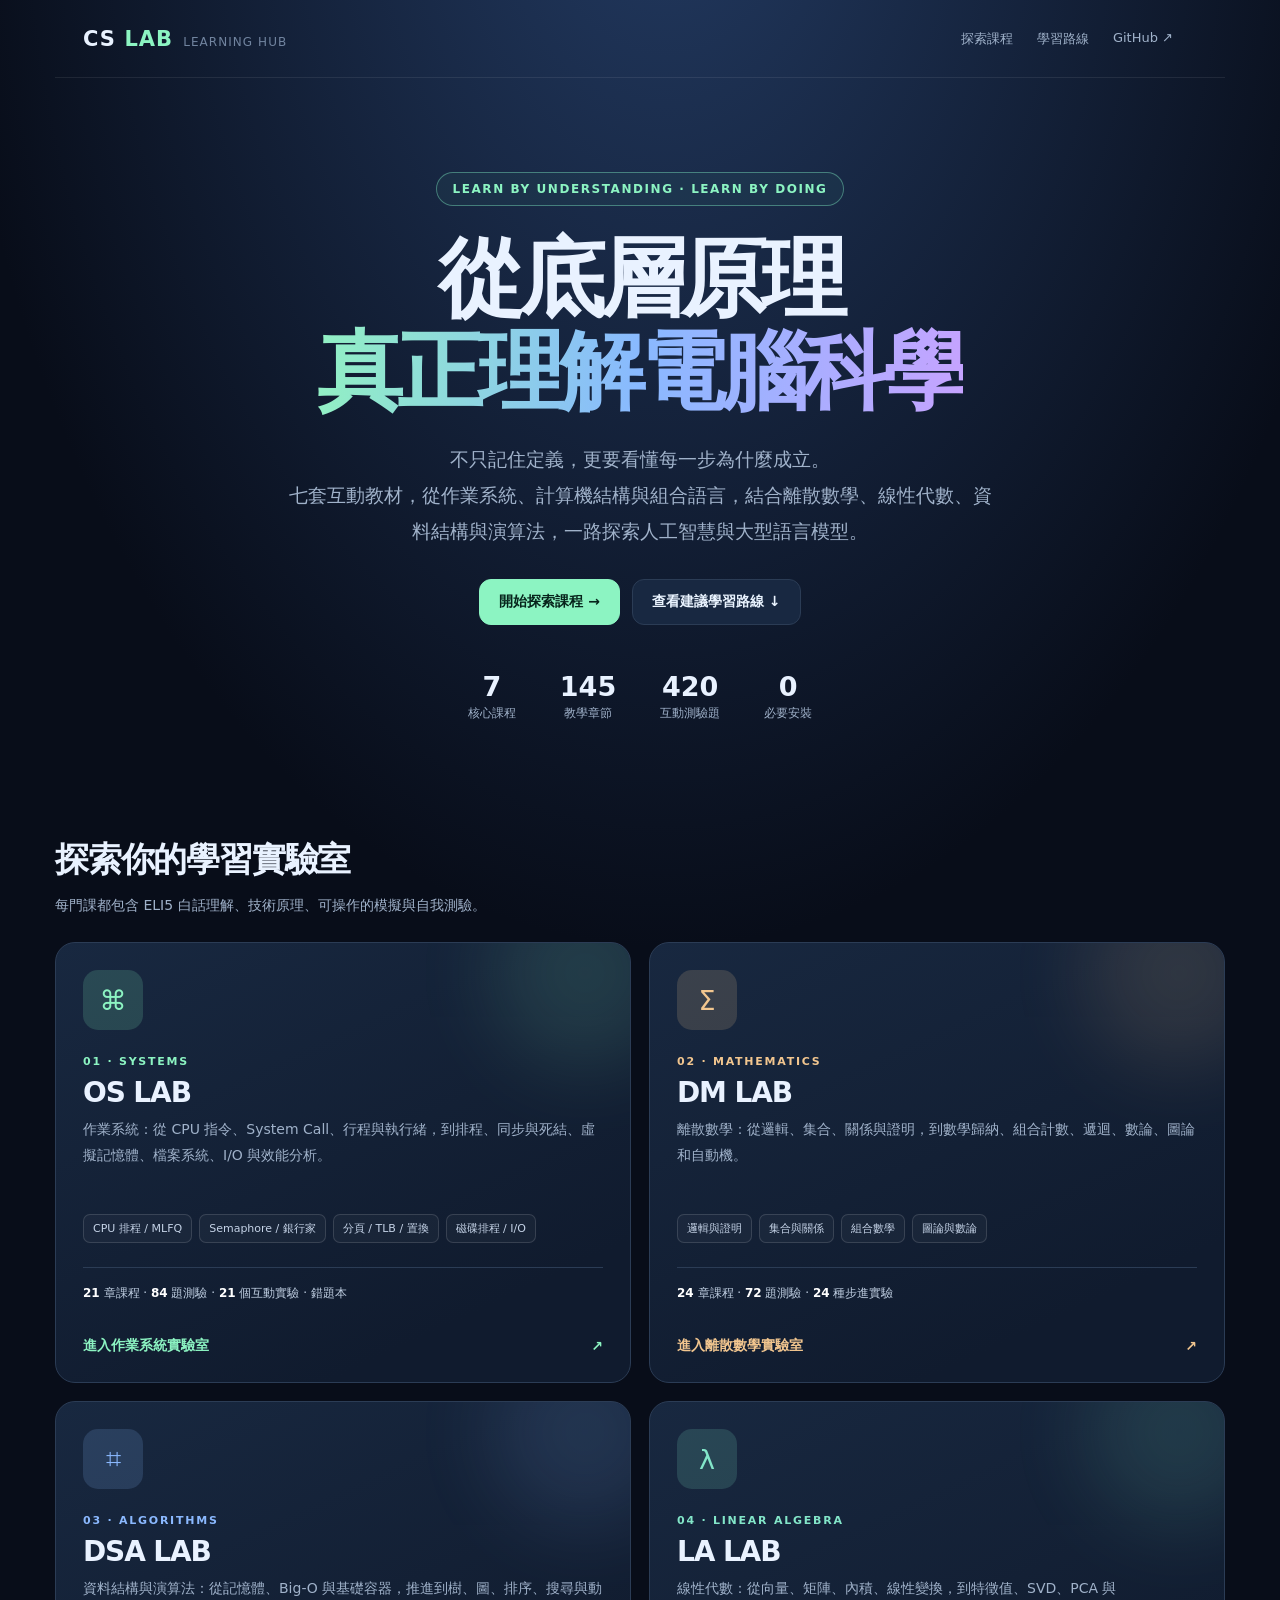
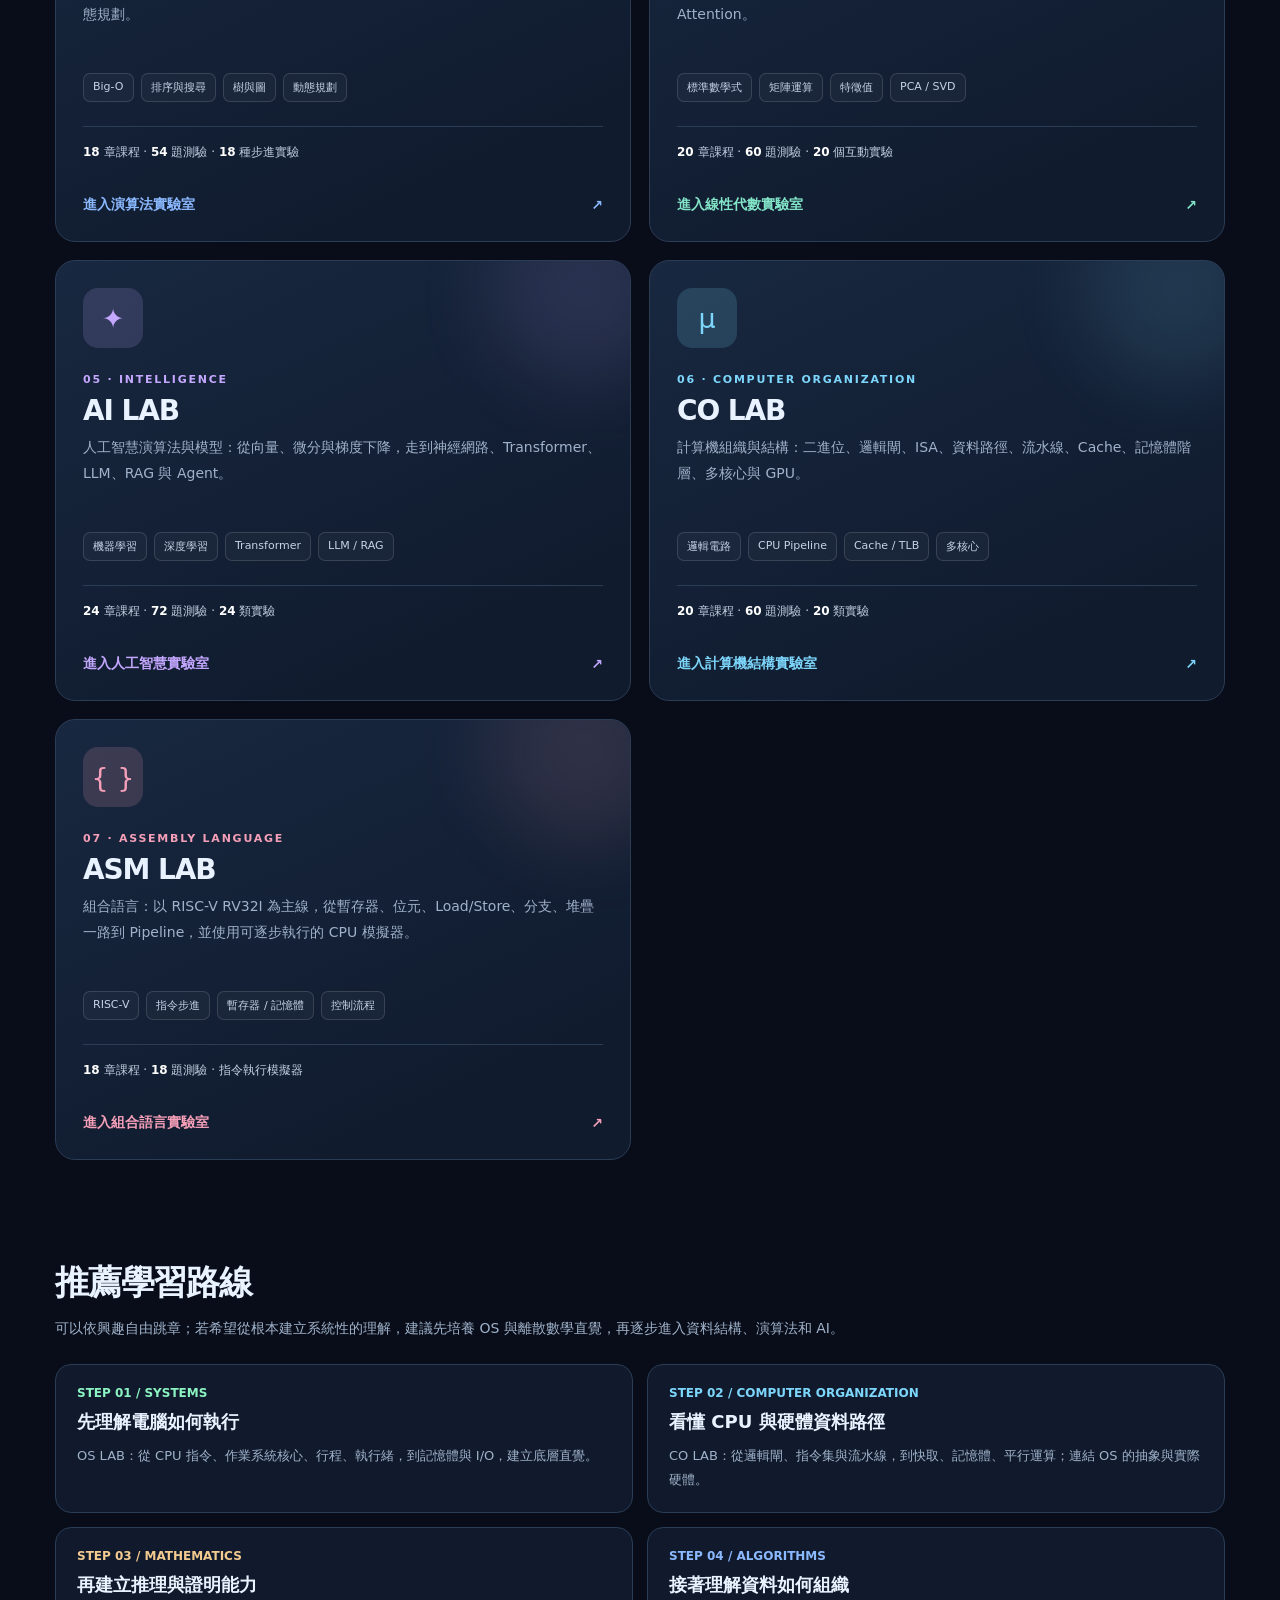
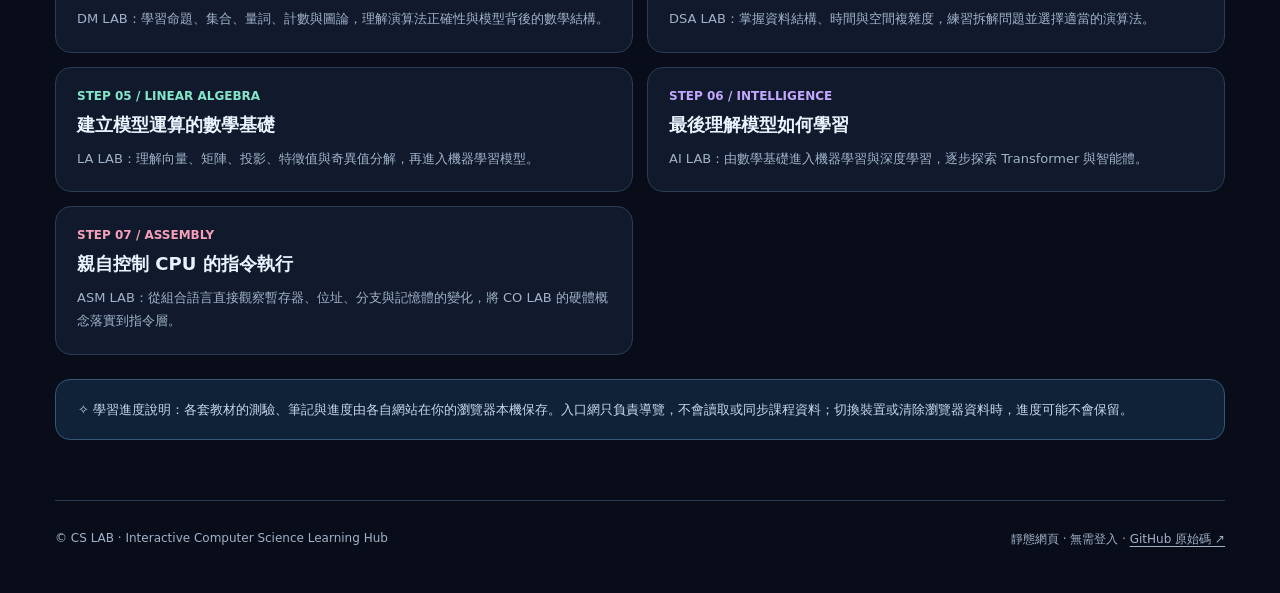
==== commit d3f7f064: "Add the MapleStory skin to the shared CS LAB shell (portal, OS, DSA) Reuse self-research's maple-ski" ====
--- a/index.html
+++ b/index.html
@@ -1,7 +1,7 @@
 <!DOCTYPE html>
 
-<html lang="zh-Hant"><head><meta charset="utf-8"/><meta content="width=device-width,initial-scale=1,viewport-fit=cover" name="viewport"/><meta content="#080e1c" name="theme-color"/><meta content="CS LAB 七大繁體中文互動教材：作業系統、計算機結構、離散數學、線性代數、資料結構與演算法、AI 模型。" name="description"/><title>CS LAB｜七大資工互動學習實驗室</title><link rel="icon" href="data:image/svg+xml,%3Csvg xmlns=%27http://www.w3.org/2000/svg%27 viewBox=%270 0 64 64%27%3E%3Crect width=%2764%27 height=%2764%27 rx=%2714%27 fill=%27%238cf4c2%27/%3E%3Ctext x=%2732%27 y=%2743%27 font-size=%2726%27 text-anchor=%27middle%27 font-family=%27monospace%27 font-weight=%27700%27 fill=%27%23080d19%27%3ECS%3C/text%3E%3C/svg%3E"/><style>
+<html lang="zh-Hant" data-scene="login"><head><meta charset="utf-8"/><meta content="width=device-width,initial-scale=1,viewport-fit=cover" name="viewport"/><meta content="#080e1c" name="theme-color"/><meta content="CS LAB 七大繁體中文互動教材：作業系統、計算機結構、離散數學、線性代數、資料結構與演算法、AI 模型。" name="description"/><title>CS LAB｜七大資工互動學習實驗室</title><link rel="icon" href="data:image/svg+xml,%3Csvg xmlns=%27http://www.w3.org/2000/svg%27 viewBox=%270 0 64 64%27%3E%3Crect width=%2764%27 height=%2764%27 rx=%2714%27 fill=%27%238cf4c2%27/%3E%3Ctext x=%2732%27 y=%2743%27 font-size=%2726%27 text-anchor=%27middle%27 font-family=%27monospace%27 font-weight=%27700%27 fill=%27%23080d19%27%3ECS%3C/text%3E%3C/svg%3E"/><style>
 :root{color-scheme:dark;--bg:#080d19;--panel:#101b2e;--panel2:#15243a;--text:#e9f2ff;--muted:#a0b2ca;--line:#2b3c55;--green:#8cf4c2;--blue:#8bb9ff;--violet:#c4a7ff}*{box-sizing:border-box}html{scroll-behavior:smooth}body{margin:0;font-family:Inter,ui-sans-serif,-apple-system,BlinkMacSystemFont,"Noto Sans TC",system-ui,sans-serif;background:radial-gradient(ellipse 75% 40% at 52% -5%,#233b63 0%,transparent 75%),var(--bg);color:var(--text)}a{color:inherit;text-decoration:none}button{font:inherit}a:focus-visible,button:focus-visible{outline:3px solid var(--green);outline-offset:4px}.wrap{max-width:1170px;margin:auto;padding:0 28px}.top{height:78px;border-bottom:1px solid #ffffff14;display:flex;align-items:center;justify-content:space-between}.brand{font-size:21px;font-weight:850;letter-spacing:.05em}.brand em{color:var(--green);font-style:normal}.topnav{display:flex;gap:24px;font-size:13px;color:var(--muted)}.topnav a:hover{color:white}.hero{text-align:center;padding:94px 0 65px}.eyebrow{display:inline-flex;border:1px solid #7fecc06b;border-radius:99px;color:var(--green);padding:9px 16px;font-size:12px;font-weight:750;letter-spacing:.13em;background:#79efb90b}.hero h1{font-size:clamp(43px,7vw,86px);line-height:1.08;letter-spacing:-.06em;margin:26px 0 23px}.hero h1 span{background:linear-gradient(95deg,#92f1c3,#89b9ff,#c6a3ff);background-clip:text;-webkit-background-clip:text;color:transparent}.hero p{color:var(--muted);font-size:clamp(15px,2vw,19px);line-height:1.9;max-width:720px;margin:0 auto}.actions{display:flex;justify-content:center;gap:12px;margin-top:30px;flex-wrap:wrap}.btn{border:1px solid var(--line);background:#182841;color:#eaf4ff;padding:13px 19px;border-radius:12px;display:inline-flex;gap:9px;align-items:center;font-weight:700;font-size:14px;transition:.2s}.btn:hover{transform:translateY(-2px);border-color:#90eec0}.btn.primary{background:var(--green);color:#06231b;border-color:var(--green)}.statbar{display:flex;justify-content:center;gap:44px;margin:46px auto 0;flex-wrap:wrap}.stat{text-align:center}.stat strong{display:block;font-size:27px}.stat small{color:var(--muted);font-size:12px}.section{padding:50px 0}.section-head{display:flex;align-items:end;justify-content:space-between;gap:16px;margin-bottom:24px}.section h2{font-size:clamp(24px,3vw,34px);margin:0 0 10px;letter-spacing:-.035em}.section .sub{color:var(--muted);font-size:14px;line-height:1.8;margin:0}.cards{display:grid;grid-template-columns:repeat(2,minmax(0,1fr));gap:18px}.card{min-width:0;border:1px solid var(--line);background:linear-gradient(155deg,#182840 0%,#101b2e 80%);border-radius:20px;padding:27px;display:flex;flex-direction:column;position:relative;overflow:hidden;transition:transform .2s,border-color .2s}.card:hover{transform:translateY(-5px);border-color:#9ac1fa}.card:before{content:"";position:absolute;right:-50px;top:-65px;width:190px;height:190px;border-radius:50%;filter:blur(40px);opacity:.12;background:var(--accent)}.card .icon{width:60px;height:60px;border-radius:15px;background:color-mix(in srgb,var(--accent) 16%,transparent);color:var(--accent);display:grid;place-items:center;font-size:27px;margin-bottom:25px}.kicker{font-size:11px;color:var(--accent);font-weight:850;letter-spacing:.16em}.card h3{font-size:28px;letter-spacing:-.04em;margin:8px 0}.card p{color:var(--muted);font-size:14px;line-height:1.85;min-height:79px;margin:0 0 18px}.chips{display:flex;flex-wrap:wrap;gap:7px;margin:0 0 24px}.chips span{border:1px solid #ffffff22;background:#ffffff08;border-radius:7px;padding:6px 9px;color:#c5d3e7;font-size:11px}.card .meta{font-size:12px;color:#c1d0e3;padding:17px 0;border-top:1px solid var(--line);margin-top:auto}.card .meta strong{color:white}.card .launch{display:flex;justify-content:space-between;align-items:center;padding-top:18px;color:var(--accent);font-weight:800;font-size:14px}.os{--accent:#8cf4c2}.dsa{--accent:#8bb9ff}.ai{--accent:#c4a7ff}.dm{--accent:#f2c68f}.path{display:grid;grid-template-columns:repeat(2,1fr);gap:14px}.step{border:1px solid var(--line);background:#101a2c;border-radius:16px;padding:21px}.step .n{font-size:12px;font-weight:900;color:var(--green)}.step h3{margin:10px 0;font-size:18px}.step p{margin:0;color:var(--muted);font-size:13px;line-height:1.8}.notice{margin:24px 0 10px;border:1px solid #365775;background:#102238;border-radius:15px;padding:18px 22px;color:#c6d7eb;line-height:1.8;font-size:13px}.foot{border-top:1px solid var(--line);padding:30px 0 45px;display:flex;justify-content:space-between;gap:16px;color:var(--muted);font-size:12px}.foot a{text-decoration:underline;text-underline-offset:3px}@media(max-width:850px){.cards{grid-template-columns:1fr}.card p{min-height:0}.path{grid-template-columns:1fr}.hero{padding-top:68px}.statbar{gap:26px}}@media(max-width:520px){.wrap{padding:0 18px}.top{height:67px}.topnav{gap:13px;font-size:12px}.hero{padding:61px 0 36px}.hero h1{font-size:46px}.hero p{font-size:14px}.statbar{gap:22px}.stat strong{font-size:23px}.section{padding:36px 0}.card{padding:23px}.foot{flex-direction:column}}
 
 .la{--accent:#83e6c9}.co{--accent:#7dd6fb}.asm{--accent:#f59fb8}@media(prefers-reduced-motion:reduce){html{scroll-behavior:auto}*{transition:none!important}}.card.co .icon{color:#7dd6fb}.card.co:hover{border-color:#7dd6fb}
-</style></head><body><header class="wrap top"><a class="brand" href="./">CS <em>LAB</em><span style="color:#71849f;font-weight:500;font-size:12px;margin-left:10px">LEARNING HUB</span></a><nav aria-label="主要導覽" class="topnav"><a href="#courses">探索課程</a><a href="#roadmap">學習路線</a><a href="https://github.com/duicn187532/os-lab" rel="noopener" target="_blank">GitHub ↗</a></nav></header><main><div class="wrap hero"><div class="eyebrow">LEARN BY UNDERSTANDING · LEARN BY DOING</div><h1>從底層原理<br/><span>真正理解電腦科學</span></h1><p>不只記住定義，更要看懂每一步為什麼成立。<br/>七套互動教材，從作業系統、計算機結構與組合語言，結合離散數學、線性代數、資料結構與演算法，一路探索人工智慧與大型語言模型。</p><div class="actions"><a class="btn primary" href="#courses">開始探索課程 →</a><a class="btn" href="#roadmap">查看建議學習路線 ↓</a></div><div class="statbar"><div class="stat"><strong>7</strong><small>核心課程</small></div><div class="stat"><strong>145</strong><small>教學章節</small></div><div class="stat"><strong>420</strong><small>互動測驗題</small></div><div class="stat"><strong>0</strong><small>必要安裝</small></div></div></div><section class="wrap section" id="courses"><div class="section-head"><div><h2>探索你的學習實驗室</h2><p class="sub">每門課都包含 ELI5 白話理解、技術原理、可操作的模擬與自我測驗。</p></div></div><div class="cards"><a class="card os" href="./os/"><div aria-hidden="true" class="icon">⌘</div><div class="kicker">01 · SYSTEMS</div><h3>OS LAB</h3><p>作業系統：從 CPU 指令、System Call、行程與執行緒，到排程、同步與死結、虛擬記憶體、檔案系統、I/O 與效能分析。</p><div class="chips"><span>CPU 排程 / MLFQ</span><span>Semaphore / 銀行家</span><span>分頁 / TLB / 置換</span><span>磁碟排程 / I/O</span></div><div class="meta"><strong>21</strong> 章課程 · <strong>84</strong> 題測驗 · <strong>21</strong> 個互動實驗 · 錯題本</div><div class="launch">進入作業系統實驗室 <span>↗</span></div></a><a class="card dm" href="./dm/"><div aria-hidden="true" class="icon">Σ</div><div class="kicker">02 · MATHEMATICS</div><h3>DM LAB</h3><p>離散數學：從邏輯、集合、關係與證明，到數學歸納、組合計數、遞迴、數論、圖論和自動機。</p><div class="chips"><span>邏輯與證明</span><span>集合與關係</span><span>組合數學</span><span>圖論與數論</span></div><div class="meta"><strong>24</strong> 章課程 · <strong>72</strong> 題測驗 · <strong>24</strong> 種步進實驗</div><div class="launch">進入離散數學實驗室 <span>↗</span></div></a><a class="card dsa" href="./dsa/"><div aria-hidden="true" class="icon">⌗</div><div class="kicker">03 · ALGORITHMS</div><h3>DSA LAB</h3><p>資料結構與演算法：從記憶體、Big-O 與基礎容器，推進到樹、圖、排序、搜尋與動態規劃。</p><div class="chips"><span>Big-O</span><span>排序與搜尋</span><span>樹與圖</span><span>動態規劃</span></div><div class="meta"><strong>18</strong> 章課程 · <strong>54</strong> 題測驗 · <strong>18</strong> 種步進實驗</div><div class="launch">進入演算法實驗室 <span>↗</span></div></a><a class="card la" href="./la/"><div aria-hidden="true" class="icon">λ</div><div class="kicker">04 · LINEAR ALGEBRA</div><h3>LA LAB</h3><p>線性代數：從向量、矩陣、內積、線性變換，到特徵值、SVD、PCA 與 Attention。</p><div class="chips"><span>標準數學式</span><span>矩陣運算</span><span>特徵值</span><span>PCA / SVD</span></div><div class="meta"><strong>20</strong> 章課程 · <strong>60</strong> 題測驗 · <strong>20</strong> 個互動實驗</div><div class="launch">進入線性代數實驗室 <span>↗</span></div></a><a class="card ai" href="./ai/"><div aria-hidden="true" class="icon">✦</div><div class="kicker">05 · INTELLIGENCE</div><h3>AI LAB</h3><p>人工智慧演算法與模型：從向量、微分與梯度下降，走到神經網路、Transformer、LLM、RAG 與 Agent。</p><div class="chips"><span>機器學習</span><span>深度學習</span><span>Transformer</span><span>LLM / RAG</span></div><div class="meta"><strong>24</strong> 章課程 · <strong>72</strong> 題測驗 · <strong>24</strong> 類實驗</div><div class="launch">進入人工智慧實驗室 <span>↗</span></div></a><a class="card co" href="./co/"><div aria-hidden="true" class="icon">μ</div><div class="kicker">06 · COMPUTER ORGANIZATION</div><h3>CO LAB</h3><p>計算機組織與結構：二進位、邏輯閘、ISA、資料路徑、流水線、Cache、記憶體階層、多核心與 GPU。</p><div class="chips"><span>邏輯電路</span><span>CPU Pipeline</span><span>Cache / TLB</span><span>多核心</span></div><div class="meta"><strong>20</strong> 章課程 · <strong>60</strong> 題測驗 · <strong>20</strong> 類實驗</div><div class="launch">進入計算機結構實驗室 <span>↗</span></div></a><a class="card asm" href="./asm/"><div aria-hidden="true" class="icon">{ }</div><div class="kicker">07 · ASSEMBLY LANGUAGE</div><h3>ASM LAB</h3><p>組合語言：以 RISC-V RV32I 為主線，從暫存器、位元、Load/Store、分支、堆疊一路到 Pipeline，並使用可逐步執行的 CPU 模擬器。</p><div class="chips"><span>RISC-V</span><span>指令步進</span><span>暫存器 / 記憶體</span><span>控制流程</span></div><div class="meta"><strong>18</strong> 章課程 · <strong>18</strong> 題測驗 · 指令執行模擬器</div><div class="launch">進入組合語言實驗室 <span>↗</span></div></a></div></section><section class="wrap section" id="roadmap"><h2>推薦學習路線</h2><p class="sub">可以依興趣自由跳章；若希望從根本建立系統性的理解，建議先培養 OS 與離散數學直覺，再逐步進入資料結構、演算法和 AI。</p><div class="path" style="margin-top:23px"><div class="step"><div class="n">STEP 01 / SYSTEMS</div><h3>先理解電腦如何執行</h3><p>OS LAB：從 CPU 指令、作業系統核心、行程、執行緒，到記憶體與 I/O，建立底層直覺。</p></div><div class="step"><div class="n" style="color:#7dd6fb">STEP 02 / COMPUTER ORGANIZATION</div><h3>看懂 CPU 與硬體資料路徑</h3><p>CO LAB：從邏輯閘、指令集與流水線，到快取、記憶體、平行運算；連結 OS 的抽象與實際硬體。</p></div><div class="step"><div class="n" style="color:#f3ca90">STEP 03 / MATHEMATICS</div><h3>再建立推理與證明能力</h3><p>DM LAB：學習命題、集合、量詞、計數與圖論，理解演算法正確性與模型背後的數學結構。</p></div><div class="step"><div class="n" style="color:var(--blue)">STEP 04 / ALGORITHMS</div><h3>接著理解資料如何組織</h3><p>DSA LAB：掌握資料結構、時間與空間複雜度，練習拆解問題並選擇適當的演算法。</p></div><div class="step"><div class="n" style="color:#83e6c9">STEP 05 / LINEAR ALGEBRA</div><h3>建立模型運算的數學基礎</h3><p>LA LAB：理解向量、矩陣、投影、特徵值與奇異值分解，再進入機器學習模型。</p></div><div class="step"><div class="n" style="color:var(--violet)">STEP 06 / INTELLIGENCE</div><h3>最後理解模型如何學習</h3><p>AI LAB：由數學基礎進入機器學習與深度學習，逐步探索 Transformer 與智能體。</p></div><div class="step"><div class="n" style="color:#f59fb8">STEP 07 / ASSEMBLY</div><h3>親自控制 CPU 的指令執行</h3><p>ASM LAB：從組合語言直接觀察暫存器、位址、分支與記憶體的變化，將 CO LAB 的硬體概念落實到指令層。</p></div></div><div class="notice">✧ 學習進度說明：各套教材的測驗、筆記與進度由各自網站在你的瀏覽器本機保存。入口網只負責導覽，不會讀取或同步課程資料；切換裝置或清除瀏覽器資料時，進度可能不會保留。</div></section></main><footer class="wrap foot"><span>© CS LAB · Interactive Computer Science Learning Hub</span><span>靜態網頁 · 無需登入 · <a href="https://github.com/duicn187532/os-lab" rel="noopener" target="_blank">GitHub 原始碼 ↗</a></span></footer></body></html>+</style><link rel="stylesheet" href="shared/skin-maple.css"/><script>try{if(localStorage.getItem('cslab.skin')!=='classic'&&localStorage.getItem('cslab.art')==='1')document.documentElement.dataset.skin='maple'}catch(e){}</script></head><body class="portal"><header class="wrap top"><a class="brand" href="./">CS <em>LAB</em><span style="color:#71849f;font-weight:500;font-size:12px;margin-left:10px">LEARNING HUB</span></a><nav aria-label="主要導覽" class="topnav"><a href="#courses">探索課程</a><a href="#roadmap">學習路線</a><a href="https://github.com/duicn187532/os-lab" rel="noopener" target="_blank">GitHub ↗</a><span data-skin-slot=""></span></nav></header><main class="portal-main"><div class="wrap hero"><div class="eyebrow">LEARN BY UNDERSTANDING · LEARN BY DOING</div><h1>從底層原理<br/><span>真正理解電腦科學</span></h1><p>不只記住定義，更要看懂每一步為什麼成立。<br/>七套互動教材，從作業系統、計算機結構與組合語言，結合離散數學、線性代數、資料結構與演算法，一路探索人工智慧與大型語言模型。</p><div class="actions"><a class="btn primary" href="#courses">開始探索課程 →</a><a class="btn" href="#roadmap">查看建議學習路線 ↓</a></div><div class="statbar"><div class="stat"><strong>7</strong><small>核心課程</small></div><div class="stat"><strong>145</strong><small>教學章節</small></div><div class="stat"><strong>420</strong><small>互動測驗題</small></div><div class="stat"><strong>0</strong><small>必要安裝</small></div></div></div><section class="wrap section" id="courses"><div class="section-head"><div><h2>探索你的學習實驗室</h2><p class="sub">每門課都包含 ELI5 白話理解、技術原理、可操作的模擬與自我測驗。</p></div></div><div class="cards"><a class="card os" href="./os/"><div aria-hidden="true" class="icon">⌘</div><div class="kicker">01 · SYSTEMS</div><h3>OS LAB</h3><p>作業系統：從 CPU 指令、System Call、行程與執行緒，到排程、同步與死結、虛擬記憶體、檔案系統、I/O 與效能分析。</p><div class="chips"><span>CPU 排程 / MLFQ</span><span>Semaphore / 銀行家</span><span>分頁 / TLB / 置換</span><span>磁碟排程 / I/O</span></div><div class="meta"><strong>21</strong> 章課程 · <strong>84</strong> 題測驗 · <strong>21</strong> 個互動實驗 · 錯題本</div><div class="launch">進入作業系統實驗室 <span>↗</span></div></a><a class="card dm" href="./dm/"><div aria-hidden="true" class="icon">Σ</div><div class="kicker">02 · MATHEMATICS</div><h3>DM LAB</h3><p>離散數學：從邏輯、集合、關係與證明，到數學歸納、組合計數、遞迴、數論、圖論和自動機。</p><div class="chips"><span>邏輯與證明</span><span>集合與關係</span><span>組合數學</span><span>圖論與數論</span></div><div class="meta"><strong>24</strong> 章課程 · <strong>72</strong> 題測驗 · <strong>24</strong> 種步進實驗</div><div class="launch">進入離散數學實驗室 <span>↗</span></div></a><a class="card dsa" href="./dsa/"><div aria-hidden="true" class="icon">⌗</div><div class="kicker">03 · ALGORITHMS</div><h3>DSA LAB</h3><p>資料結構與演算法：從記憶體、Big-O 與基礎容器，推進到樹、圖、排序、搜尋與動態規劃。</p><div class="chips"><span>Big-O</span><span>排序與搜尋</span><span>樹與圖</span><span>動態規劃</span></div><div class="meta"><strong>18</strong> 章課程 · <strong>54</strong> 題測驗 · <strong>18</strong> 種步進實驗</div><div class="launch">進入演算法實驗室 <span>↗</span></div></a><a class="card la" href="./la/"><div aria-hidden="true" class="icon">λ</div><div class="kicker">04 · LINEAR ALGEBRA</div><h3>LA LAB</h3><p>線性代數：從向量、矩陣、內積、線性變換，到特徵值、SVD、PCA 與 Attention。</p><div class="chips"><span>標準數學式</span><span>矩陣運算</span><span>特徵值</span><span>PCA / SVD</span></div><div class="meta"><strong>20</strong> 章課程 · <strong>60</strong> 題測驗 · <strong>20</strong> 個互動實驗</div><div class="launch">進入線性代數實驗室 <span>↗</span></div></a><a class="card ai" href="./ai/"><div aria-hidden="true" class="icon">✦</div><div class="kicker">05 · INTELLIGENCE</div><h3>AI LAB</h3><p>人工智慧演算法與模型：從向量、微分與梯度下降，走到神經網路、Transformer、LLM、RAG 與 Agent。</p><div class="chips"><span>機器學習</span><span>深度學習</span><span>Transformer</span><span>LLM / RAG</span></div><div class="meta"><strong>24</strong> 章課程 · <strong>72</strong> 題測驗 · <strong>24</strong> 類實驗</div><div class="launch">進入人工智慧實驗室 <span>↗</span></div></a><a class="card co" href="./co/"><div aria-hidden="true" class="icon">μ</div><div class="kicker">06 · COMPUTER ORGANIZATION</div><h3>CO LAB</h3><p>計算機組織與結構：二進位、邏輯閘、ISA、資料路徑、流水線、Cache、記憶體階層、多核心與 GPU。</p><div class="chips"><span>邏輯電路</span><span>CPU Pipeline</span><span>Cache / TLB</span><span>多核心</span></div><div class="meta"><strong>20</strong> 章課程 · <strong>60</strong> 題測驗 · <strong>20</strong> 類實驗</div><div class="launch">進入計算機結構實驗室 <span>↗</span></div></a><a class="card asm" href="./asm/"><div aria-hidden="true" class="icon">{ }</div><div class="kicker">07 · ASSEMBLY LANGUAGE</div><h3>ASM LAB</h3><p>組合語言：以 RISC-V RV32I 為主線，從暫存器、位元、Load/Store、分支、堆疊一路到 Pipeline，並使用可逐步執行的 CPU 模擬器。</p><div class="chips"><span>RISC-V</span><span>指令步進</span><span>暫存器 / 記憶體</span><span>控制流程</span></div><div class="meta"><strong>18</strong> 章課程 · <strong>18</strong> 題測驗 · 指令執行模擬器</div><div class="launch">進入組合語言實驗室 <span>↗</span></div></a></div></section><section class="wrap section" id="roadmap"><h2>推薦學習路線</h2><p class="sub">可以依興趣自由跳章；若希望從根本建立系統性的理解，建議先培養 OS 與離散數學直覺，再逐步進入資料結構、演算法和 AI。</p><div class="path" style="margin-top:23px"><div class="step"><div class="n">STEP 01 / SYSTEMS</div><h3>先理解電腦如何執行</h3><p>OS LAB：從 CPU 指令、作業系統核心、行程、執行緒，到記憶體與 I/O，建立底層直覺。</p></div><div class="step"><div class="n" style="color:#7dd6fb">STEP 02 / COMPUTER ORGANIZATION</div><h3>看懂 CPU 與硬體資料路徑</h3><p>CO LAB：從邏輯閘、指令集與流水線，到快取、記憶體、平行運算；連結 OS 的抽象與實際硬體。</p></div><div class="step"><div class="n" style="color:#f3ca90">STEP 03 / MATHEMATICS</div><h3>再建立推理與證明能力</h3><p>DM LAB：學習命題、集合、量詞、計數與圖論，理解演算法正確性與模型背後的數學結構。</p></div><div class="step"><div class="n" style="color:var(--blue)">STEP 04 / ALGORITHMS</div><h3>接著理解資料如何組織</h3><p>DSA LAB：掌握資料結構、時間與空間複雜度，練習拆解問題並選擇適當的演算法。</p></div><div class="step"><div class="n" style="color:#83e6c9">STEP 05 / LINEAR ALGEBRA</div><h3>建立模型運算的數學基礎</h3><p>LA LAB：理解向量、矩陣、投影、特徵值與奇異值分解，再進入機器學習模型。</p></div><div class="step"><div class="n" style="color:var(--violet)">STEP 06 / INTELLIGENCE</div><h3>最後理解模型如何學習</h3><p>AI LAB：由數學基礎進入機器學習與深度學習，逐步探索 Transformer 與智能體。</p></div><div class="step"><div class="n" style="color:#f59fb8">STEP 07 / ASSEMBLY</div><h3>親自控制 CPU 的指令執行</h3><p>ASM LAB：從組合語言直接觀察暫存器、位址、分支與記憶體的變化，將 CO LAB 的硬體概念落實到指令層。</p></div></div><div class="notice">✧ 學習進度說明：各套教材的測驗、筆記與進度由各自網站在你的瀏覽器本機保存。入口網只負責導覽，不會讀取或同步課程資料；切換裝置或清除瀏覽器資料時，進度可能不會保留。</div></section></main><footer class="wrap foot"><span>© CS LAB · Interactive Computer Science Learning Hub</span><span>靜態網頁 · 無需登入 · <a href="https://github.com/duicn187532/os-lab" rel="noopener" target="_blank">GitHub 原始碼 ↗</a></span></footer><script src="shared/cslab-skin.js"></script></body></html>
--- a/shared/skin-maple.css
+++ b/shared/skin-maple.css
@@ -0,0 +1,457 @@
+/* =====================================================================
+   CS LAB 外觀「楓之谷」：舊版（v83）楓之谷用戶端，用遊戲原檔切好的素材組成。
+   規範見 .claude/skills/maple-skin/SKILL.md；外觀與 9-slice 數值沿用 self-research 的 assets/site.css。
+   - 只在 <html data-skin="maple"> 時生效；shared/cslab-skin.js 確認素材載入後才加上這個屬性，
+     素材載不到就維持原本的學術外觀。
+   - 素材不在本儲存庫：直接引用 self-research 已發布在同一網域的 assets/maple/（GitHub Pages 上是
+     /self-research/assets/maple/）。每張圖都在這個檔案裡寫出完整的相對路徑（不放在自訂屬性或行內樣式：
+     url() 在那裡會以頁面而不是本檔為基準解析）。路徑要和 cslab-skin.js 的 MAPLE_BASE 一致。
+   - 所有閱讀內容都放在遊戲視窗的淺色面板上；場景圖只在視窗後面。深色模式只把場景變成夜晚。
+   ===================================================================== */
+.npc-portrait, .skin-only { display: none; }
+
+html:root[data-skin="maple"] {
+  color-scheme: light;
+  --bg: #eeeedd; --surface: #ffffff; --surface-2: #f6f6ee; --surface-3: #e6e6d8; --line: #c9c9b8; --line-strong: #a9a994;
+  --text: #2b2b2b; --text-2: #3a4048; --muted: #59626c;
+  --accent: #1d4f86; --accent-strong: #173a66; --accent-soft: #dde8f5; --on-accent: #ffffff;
+  --blue: #1d5fbf; --blue-soft: #dde8f5; --amber: #9a4a0c; --amber-soft: #fbf3c4; --rose: #b3261e; --rose-soft: #fbe3da; --green: #2f6f2a; --green-soft: #e1f0d8; --violet: #6a3fa0; --violet-soft: #eee5f8;
+  --j0: #0d9488; --j1: #2563eb; --j2: #d97706; --j3: #c026d3; --j4: #dc2626; --j5: #4d7c0f;
+  --shadow: none; --radius: 3px;
+  --outline: -1px 0 #1a2a44, 1px 0 #1a2a44, 0 -1px #1a2a44, 0 1px #1a2a44, 1px 1px #1a2a44;
+  --cursor: url("../../self-research/assets/maple/cursor.png") 2 2;
+}
+:root[data-skin="maple"] body { background: #3366cc; cursor: url("../../self-research/assets/maple/cursor.png") 2 2, auto; }
+:root[data-skin="maple"] :is(a, button, summary, label, select, input[type="checkbox"], input[type="range"]) { cursor: url("../../self-research/assets/maple/cursor.png") 2 2, pointer; }
+
+/* 場景：固定在自己的一層（iOS 不支援 background-attachment: fixed），每門課在 <html data-scene> 指定
+   弓箭手村（預設）、魔法森林或登入畫面；手機載入 1280×720 的版本。夜晚是同一張場景加上海軍藍遮罩。 */
+:root[data-skin="maple"] body::before {
+  content: ""; position: fixed; left: 0; right: 0; top: 0; height: 100vh; height: 100lvh; z-index: 0; pointer-events: none;
+  background: url("../../self-research/assets/maple/scene-day.jpg") center bottom / cover no-repeat;
+}
+:root[data-skin="maple"][data-scene="ellinia"] body::before { background-image: url("../../self-research/assets/maple/scene-ellinia.jpg"); }
+:root[data-skin="maple"][data-scene="login"] body::before { background-image: url("../../self-research/assets/maple/scene-login.jpg"); }
+@media (max-width: 600px) {
+  :root[data-skin="maple"] body::before { background-image: url("../../self-research/assets/maple/scene-day-sm.jpg"); }
+  :root[data-skin="maple"][data-scene="ellinia"] body::before { background-image: url("../../self-research/assets/maple/scene-ellinia-sm.jpg"); }
+  :root[data-skin="maple"][data-scene="login"] body::before { background-image: url("../../self-research/assets/maple/scene-login-sm.jpg"); }
+}
+:root[data-skin="maple"][data-theme="dark"] body::before { box-shadow: inset 0 0 0 100vmax rgba(10, 16, 52, 0.68); }
+@media (prefers-color-scheme: dark) { :root[data-skin="maple"]:not([data-theme="light"]) body::before { box-shadow: inset 0 0 0 100vmax rgba(10, 16, 52, 0.68); } }
+:root[data-skin="maple"] :is(.app, .portal-main) { position: relative; z-index: 1; }
+:root[data-skin="maple"] :is(h1, h2, h3, h4) { font-weight: 900; color: #1c2b44; }
+:root[data-skin="maple"] :focus-visible { outline: 3px solid #ffb21e; outline-offset: 2px; border-radius: 0; }
+:root[data-skin="maple"] ::selection { background: #ffe39a; color: #2b2b2b; }
+
+/* ---------- 9-slice 視窗（UIWindow UtilDlgEx 切出的 win9 / win9s，數值見 SKILL.md）---------- */
+:root[data-skin="maple"] :is(.card, .lab, .lesson-head, .page-head, .detail, .term, .formula-card, .code-card, .course-card, .lab-card, .mp-win) {
+  border-style: solid; border-radius: 0; box-shadow: none; background: none; overflow: visible;
+  border-width: 28px 22px 34px 24px; border-image: url("../../self-research/assets/maple/win9s.png") 28 22 34 24 fill / 28px 22px 34px 24px stretch repeat;
+  image-rendering: auto;
+}
+/* 有按鈕列（底部藍帶）的視窗：互動實驗與測驗 */
+:root[data-skin="maple"] :is(.lab, .card.quiz, .card.quiz-done) {
+  position: relative;
+  border-width: 28px 22px 58px 24px; border-image: url("../../self-research/assets/maple/win9.png") 28 22 58 24 fill / 28px 22px 58px 24px stretch repeat;
+}
+:root[data-skin="maple"] :is(.lab, .card.quiz, .card.quiz-done)::after {
+  position: absolute; left: -10px; bottom: -46px; line-height: 20px;
+  font-size: 12px; font-weight: 900; letter-spacing: 0.06em; color: #ffffff; text-shadow: var(--outline);
+}
+:root[data-skin="maple"] .lab::after { content: "INTERACTIVE LAB"; }
+:root[data-skin="maple"] :is(.card.quiz, .card.quiz-done)::after { content: "QUEST CHALLENGE"; }
+:root[data-skin="maple"] .card { padding: 4px 12px 8px; margin: 14px 0; }
+:root[data-skin="maple"] .card h2 { font-size: 19px; }
+:root[data-skin="maple"] .label { color: #1c2b44 !important; padding-bottom: 6px; border-bottom: 2px solid #c9302c; }
+
+/* ---------- 按鈕：遊戲自己的 Basic.img BtSend / BtReceive / BtYes / BtQGiveup（去掉文字，slices 2 3 2 3）。
+   淺藍是一般選項、橘色是主要動作或已選、海軍藍是工具、萊姆綠是已完成。---------- */
+:root[data-skin="maple"] :is(.btn, .seg button, .icon-btn, .search-btn, .pager-link, .skin-btn, .tools a) {
+  border-style: solid; border-width: 2px 3px; border-radius: 0; box-shadow: none; background: none; filter: none;
+  border-image: url("../../self-research/assets/maple/bt-blue-normal.png") 2 3 fill / 2px 3px stretch;
+  color: #ffffff; font-weight: 700; text-shadow: -1px 0 #1a4f80, 1px 0 #1a4f80, 0 -1px #1a4f80, 0 1px #1a4f80; transform: none;
+}
+:root[data-skin="maple"] :is(.btn, .seg button, .tools a):hover:not(:disabled) { border-image-source: url("../../self-research/assets/maple/bt-blue-hover.png"); background: none; color: #ffffff; }
+:root[data-skin="maple"] :is(.btn, .seg button, .tools a):active:not(:disabled) { border-image-source: url("../../self-research/assets/maple/bt-blue-pressed.png"); transform: none; }
+:root[data-skin="maple"] :is(.btn.ghost, .icon-btn, .search-btn, .pager-link, .skin-btn) {
+  border-image-source: url("../../self-research/assets/maple/bt-navy-normal.png"); text-shadow: -1px 0 #0b1d33, 1px 0 #0b1d33, 0 -1px #0b1d33, 0 1px #0b1d33;
+}
+:root[data-skin="maple"] :is(.btn.ghost, .icon-btn, .search-btn, .pager-link, .skin-btn):hover:not(:disabled) { border-image-source: url("../../self-research/assets/maple/bt-navy-hover.png"); background: none; }
+:root[data-skin="maple"] :is(.btn.ghost, .icon-btn, .search-btn, .pager-link, .skin-btn):active:not(:disabled),
+:root[data-skin="maple"] :is(.icon-btn, .skin-btn)[aria-expanded="true"] { border-image-source: url("../../self-research/assets/maple/bt-navy-pressed.png"); }
+:root[data-skin="maple"] :is(.btn.primary, .seg button[aria-pressed="true"], .btn[aria-pressed="true"]) {
+  border-image-source: url("../../self-research/assets/maple/bt-orange-normal.png"); color: #ffffff; text-shadow: -1px 0 #8a3c00, 1px 0 #8a3c00, 0 -1px #8a3c00, 0 1px #8a3c00;
+}
+:root[data-skin="maple"] :is(.btn.primary, .seg button[aria-pressed="true"], .btn[aria-pressed="true"]):hover:not(:disabled) { border-image-source: url("../../self-research/assets/maple/bt-orange-hover.png"); }
+:root[data-skin="maple"] :is(.btn.primary, .seg button[aria-pressed="true"], .btn[aria-pressed="true"]):active:not(:disabled) { border-image-source: url("../../self-research/assets/maple/bt-orange-pressed.png"); }
+:root[data-skin="maple"] .btn:disabled { opacity: 0.5; filter: grayscale(0.6); }
+:root[data-skin="maple"] .btn.warn { color: #ffffff; }
+:root[data-skin="maple"] .icon-btn { color: #ffffff; }
+:root[data-skin="maple"] .seg { gap: 3px; padding: 0; border: 0; border-radius: 0; background: none; }
+:root[data-skin="maple"] .seg button { min-height: 30px; padding: 2px 10px; }
+:root[data-skin="maple"] .link { color: #1d5fbf; }
+
+/* 表單：聊天列的白底與深藍框 */
+:root[data-skin="maple"] :is(.search-input, .text, .num, .select, textarea) { background: #ffffff; border: 1px solid #556677; border-radius: 0; box-shadow: inset 1px 1px 0 #ccccdd; color: #2b2b2b; }
+:root[data-skin="maple"] :is(.search-input, .text, .num, .select, textarea):focus { outline: 2px solid #ffb21e; border-color: #1d3550; }
+:root[data-skin="maple"] .range { accent-color: #f07a00; }
+:root[data-skin="maple"] kbd { border-radius: 2px; background: #ffffff; color: #2b2b2b; border-color: #8899aa; }
+
+/* ---------- 共用小元件 ---------- */
+:root[data-skin="maple"] :is(.tag, .chips span) { border-radius: 2px; background: #eeeedd; color: #3a2a18; border: 1px solid #b9b9a4; }
+:root[data-skin="maple"] .tag.ok { background: #e1f0d8; color: #2f6f2a; border-color: #9cc18a; }
+:root[data-skin="maple"] .tag.warn { background: #fbf3c4; color: #7a4a00; border-color: #d8b25a; }
+:root[data-skin="maple"] .badge { border-radius: 2px; background: #c9302c; }
+:root[data-skin="maple"] .muted { color: var(--muted); }
+:root[data-skin="maple"] :is(.eyebrow, .cc-num) { color: #1d4f86; }
+:root[data-skin="maple"] .bar, :root[data-skin="maple"] .frame-progress { height: 6px; border-radius: 0; background: #1c2024; }
+:root[data-skin="maple"] :is(.bar i, .frame-progress i) { border-radius: 0; background: linear-gradient(#e2f25c, #9cc11a); }
+/* 文字不直接壓在場景上：場景上的標題做成木牌（Login.img 的世界告示牌），說明文字放在米色條上 */
+:root[data-skin="maple"] .section-title {
+  display: inline-block; position: relative; margin: 30px 0 10px; padding: 2px 14px 2px 8px; border-radius: 0; font-size: 18px; color: #fff3d6;
+  border-style: solid; border-width: 4px 6px 4px 16px; border-image: url("../../self-research/assets/maple/plank9.png") 4 6 4 16 fill / 4px 6px 4px 16px round;
+  text-shadow: -1px 0 #3b220c, 1px 0 #3b220c, 0 -1px #3b220c, 0 1px #3b220c;
+}
+:root[data-skin="maple"] :is(.content > p.muted, .disclaimer, #stage > p.muted, .content > .row > .muted, .playback .muted) {
+  background: rgba(238, 238, 221, 0.94); border: 1px solid #b9b9a4; padding: 6px 12px; color: #3a4048; box-shadow: inset 1px 1px 0 #ffffff;
+}
+:root[data-skin="maple"] .content > p.muted { display: inline-block; }
+:root[data-skin="maple"] .disclaimer { margin-top: 32px; }
+:root[data-skin="maple"] .content > .row > .muted { display: inline-block; }
+
+/* =====================================================================
+   CS LAB 共用 shell（shared/cslab-app.js）
+   ===================================================================== */
+/* ---------- 頂列：狀態列的銀色底、楓葉標誌 ---------- */
+:root[data-skin="maple"] .topbar { background: url("../../self-research/assets/maple/hud-bg.png") 0 -1px / auto 71px repeat-x #ccdddd; border-bottom: 1px solid #5b6f86; backdrop-filter: none; }
+:root[data-skin="maple"] .topbar::before { content: ""; position: absolute; left: 0; right: 0; bottom: 100%; height: 200px; background: #ccdddd; }
+:root[data-skin="maple"] .crumb { display: flex; align-items: center; gap: 8px; color: #3b4b5e; }
+:root[data-skin="maple"] .crumb::before { content: ""; flex: none; width: 26px; height: 26px; background: url("../../self-research/assets/maple/leaf.png") center / contain no-repeat; filter: drop-shadow(0 1px 0 rgba(255, 255, 255, 0.8)); }
+:root[data-skin="maple"] :is(.crumb a, .crumb b) { color: #1c2b44; }
+:root[data-skin="maple"] .search-btn { color: #ffffff; padding-block: 4px; }
+:root[data-skin="maple"] .search-btn kbd { color: #2b2b2b; }
+:root[data-skin="maple"] .icon-btn { width: 38px; height: 34px; }
+:root[data-skin="maple"] .scrolltop { border-radius: 0; opacity: 0; }
+:root[data-skin="maple"] .scrolltop.show { opacity: 1; }
+
+/* ---------- 章節選單：MiniMap（MaxMap 九宮格 72 6 15 6）。標題列是 MINI MAP 白條與鋼藍名稱帶，
+   課名放在名稱帶裡；清單在白色面板內捲動。黃點＝目前位置、綠＝完成、藍＝進行中、灰＝未開始。---------- */
+:root[data-skin="maple"] .side {
+  top: 10px; bottom: 10px; left: 10px; width: calc(var(--side-w) - 20px); padding: 8px 6px 6px; gap: 8px; overflow: visible;
+  background: #ffffff; background-clip: padding-box; border: 0; border-radius: 0;
+  border-style: solid; border-width: 72px 6px 15px; border-image: url("../../self-research/assets/maple/mini9.png") 72 6 15 6 fill / 72px 6px 15px stretch repeat;
+}
+:root[data-skin="maple"] .side::before { content: ""; position: absolute; left: 4px; top: -62px; width: 40px; height: 5px; background: url("../../self-research/assets/maple/mini-title.png"); }
+:root[data-skin="maple"] .side .brand { position: absolute; left: 0; right: 0; top: -51px; height: 44px; padding: 0 6px 0 2px; gap: 8px; }
+:root[data-skin="maple"] .brand-mark { width: 36px; height: 36px; border-radius: 3px; font-size: 0; background: #2a3f63 url("../../self-research/assets/maple/leaf.png") center / 26px no-repeat; border: 1px solid #0e1a2e; }
+:root[data-skin="maple"] .brand-name { color: #ffffff; text-shadow: var(--outline); font-size: 16px; line-height: 1.2; }
+:root[data-skin="maple"] .brand-sub { color: #ffffff; text-shadow: var(--outline); font-weight: 700; }
+:root[data-skin="maple"] .brand-sub:hover { color: #ffe39a; }
+:root[data-skin="maple"] .side-progress { background: #eeeedd; border: 1px solid #b9b9a4; border-radius: 0; padding: 6px 10px; font-size: 13px; color: #3a2a18; }
+:root[data-skin="maple"] #progressNum::before { content: "任務 "; }
+:root[data-skin="maple"] .side-links { gap: 4px; }
+:root[data-skin="maple"] .side-links a { border-radius: 0; border: 1px solid #b9b9a4; background: #f6f6ee; color: #2b2b2b; padding: 5px 8px; }
+:root[data-skin="maple"] .side-links a:hover, :root[data-skin="maple"] .side-links a.active { background: #dde8f5; border-color: #556677; color: #173a66; }
+:root[data-skin="maple"] #sidebarNav { flex: 1 1 auto; min-height: 0; overflow-y: auto; overscroll-behavior: contain; scrollbar-width: thin; margin: 0 -2px; padding: 0 2px; }
+:root[data-skin="maple"] .nav-group { margin-top: 2px; }
+:root[data-skin="maple"] .nav-unit { margin: 6px 0 2px; padding: 1px 8px; color: #ffffff; background: #5577aa; border: 1px solid #335577; letter-spacing: 0.06em; text-shadow: 0 1px 0 #1d3550; }
+:root[data-skin="maple"] .nav-item { gap: 7px; padding: 4px 6px; border-radius: 2px; color: #3b4652; }
+:root[data-skin="maple"] .nav-item:hover { background: #eef3f9; color: #173a66; }
+:root[data-skin="maple"] .nav-item.active { background: #dde8f5; box-shadow: none; color: #173a66; }
+:root[data-skin="maple"] .nav-item .nav-text b { font-weight: 700; }
+:root[data-skin="maple"] .nav-num { position: relative; flex-basis: 30px; height: 22px; border-radius: 2px; background: #e6e6d8; color: #59626c; border: 1px solid #b9b9a4; padding-left: 9px; }
+:root[data-skin="maple"] .nav-num::before { content: ""; position: absolute; left: 4px; top: 50%; width: 7px; height: 7px; margin-top: -4px; border-radius: 50%; background: #c7ced6; border: 1px solid #7d8994; }
+:root[data-skin="maple"] .nav-item[data-status="doing"] .nav-num::before { background: #6fb6ff; border-color: #1d4f86; }
+:root[data-skin="maple"] .nav-item[data-status="done"] .nav-num { background: #e1f0d8; color: #2f6f2a; border-color: #9cc18a; }
+:root[data-skin="maple"] .nav-item[data-status="done"] .nav-num::before { background: #5ad04a; border-color: #246b1a; }
+:root[data-skin="maple"] .nav-item.active .nav-num::before { background: #ffe03c; border-color: #8a6a00; box-shadow: 0 0 0 2px rgba(255, 224, 60, 0.45); }
+:root[data-skin="maple"] .dots i { border-radius: 0; background: #c7ced6; }
+:root[data-skin="maple"] .dots i.on { background: #5ad04a; }
+:root[data-skin="maple"] .side-foot { padding: 4px 6px 0; color: #59626c; border-top: 1px dashed #c9c9b8; font-size: 11px; }
+:root[data-skin="maple"] .main { margin-left: var(--side-w); }
+
+/* ---------- 課程首頁 ---------- */
+/* 開場是村長的 NPC 對話（UtilDlgEx：左側 150px 米色肖像欄），cslab-skin.js 放入 NPC */
+:root[data-skin="maple"] .hero {
+  position: relative; margin-top: 18px; padding: 2px 14px 6px;
+  border-style: solid; border-width: 28px 22px 34px 24px; border-image: url("../../self-research/assets/maple/win9s.png") 28 22 34 24 fill / 28px 22px 34px 24px stretch repeat;
+}
+:root[data-skin="maple"] .hero:has(.npc-portrait) { min-height: 210px; border-width: 28px 22px 58px 150px; border-image: url("../../self-research/assets/maple/dlg9.png") 28 22 58 150 fill / 28px 22px 58px 150px stretch repeat; }
+:root[data-skin="maple"] .hero h1 { font-size: clamp(26px, 3.6vw, 38px); letter-spacing: 0; margin: 8px 0 10px; }
+:root[data-skin="maple"] .hero .lead { color: #333333; font-size: 16px; }
+:root[data-skin="maple"] .hero-stats { gap: 8px; margin-top: 16px; }
+:root[data-skin="maple"] .hero-stats > div { min-width: 86px; padding: 4px 10px; background: #eeeedd; border: 1px solid #b9b9a4; box-shadow: inset 1px 1px 0 #ffffff; }
+:root[data-skin="maple"] .hero-stats b { font-size: 22px; color: #1d4f86; }
+:root[data-skin="maple"] .hero-stats span { color: #59626c; }
+:root[data-skin="maple"] .home-grid { gap: 12px; margin-top: 18px; }
+:root[data-skin="maple"] .ring { background: conic-gradient(#9cc11a calc(var(--p) * 360deg), #1c2024 0); border-radius: 50%; }
+:root[data-skin="maple"] .ring::before { background: #ffffff; }
+:root[data-skin="maple"] .tools { gap: 6px; }
+:root[data-skin="maple"] .tools a { padding: 6px 10px; }
+:root[data-skin="maple"] .tools b { color: #ffffff; }
+:root[data-skin="maple"] .tools span { color: #e8f1ff; text-shadow: none; }
+/* 學習地圖 = 任務清單：每章一個任務視窗，標頭是 Quest 圖示（可接受 / 進行中 / 可完成） */
+:root[data-skin="maple"] :is(.course-grid, .lab-grid) { gap: 10px; }
+:root[data-skin="maple"] :is(.course-card, .lab-card) { padding: 2px 8px 2px; gap: 4px; color: #2b2b2b; transition: transform 0.15s; }
+:root[data-skin="maple"] :is(.course-card, .lab-card):hover { transform: translateY(-2px); background: none; }
+:root[data-skin="maple"] .course-card.done { background: none; }
+:root[data-skin="maple"] :is(.course-card, .lab-card) :is(h3, h4) { color: #1c2b44; }
+:root[data-skin="maple"] .course-card .cc-top { flex-wrap: wrap; gap: 4px; }
+:root[data-skin="maple"] .course-card::before,
+:root[data-skin="maple"] .lesson-head::before { content: ""; display: block; width: 105px; height: 18px; background: url("../../self-research/assets/maple/list1.png") no-repeat; }
+:root[data-skin="maple"] :is(.course-card, .lesson-head)[data-status="doing"]::before { width: 123px; height: 15px; margin-bottom: 3px; background-image: url("../../self-research/assets/maple/list0.png"); }
+:root[data-skin="maple"] :is(.course-card, .lesson-head)[data-status="done"]::before { width: 179px; height: 14px; margin-bottom: 4px; background-image: url("../../self-research/assets/maple/list3.png"); }
+:root[data-skin="maple"] .cc-meta { border-top: 1px dashed #c9c9b8; color: #59626c; }
+
+/* ---------- 章節頁：任務視窗 ---------- */
+:root[data-skin="maple"] .lesson-head { position: relative; margin-top: 10px; padding: 4px 14px 8px; }
+:root[data-skin="maple"] .lesson-head h1 { font-size: clamp(24px, 3.4vw, 34px); letter-spacing: 0; padding-bottom: 8px; border-bottom: 2px solid #c9302c; }
+:root[data-skin="maple"] .lesson-head .lead { color: #333333; }
+:root[data-skin="maple"] .chips span { padding: 2px 8px; }
+:root[data-skin="maple"] .tabs { top: 60px; margin: 12px 0 0; padding: 6px 8px; gap: 6px; background: rgba(20, 38, 66, 0.82); border: 1px solid #0e1a2e; backdrop-filter: none; }
+:root[data-skin="maple"] .tabs a {
+  border-style: solid; border-width: 2px 3px; border-radius: 0; padding: 5px 8px; outline: 0; box-shadow: none; background: none;
+  border-image: url("../../self-research/assets/maple/bt-blue-normal.png") 2 3 fill / 2px 3px stretch;
+  color: #ffffff; text-shadow: -1px 0 #1a4f80, 1px 0 #1a4f80, 0 -1px #1a4f80, 0 1px #1a4f80;
+}
+:root[data-skin="maple"] .tabs a:hover { border-image-source: url("../../self-research/assets/maple/bt-blue-hover.png"); background: none; }
+:root[data-skin="maple"] .tabs a[aria-selected="true"] { border-image-source: url("../../self-research/assets/maple/bt-orange-normal.png"); background: none; color: #ffffff; outline: 0; text-shadow: -1px 0 #8a3c00, 1px 0 #8a3c00, 0 -1px #8a3c00, 0 1px #8a3c00; }
+:root[data-skin="maple"] .tabs a.complete::after { color: #c8ff7a; }
+/* ELI5：NPC 導讀對話。cslab-skin.js 放入 NPC 之後才有左側肖像欄 */
+:root[data-skin="maple"] .card:is(.analogy, .quiz, .quiz-done):has(.npc-portrait) { position: relative; min-height: 200px; border-width: 28px 22px 58px 150px; border-image: url("../../self-research/assets/maple/dlg9.png") 28 22 58 150 fill / 28px 22px 58px 150px stretch repeat; }
+:root[data-skin="maple"] .card.analogy:has(.npc-portrait) { min-height: 176px; }
+:root[data-skin="maple"] .card.analogy::after { content: "NPC GUIDE"; position: absolute; left: -10px; bottom: -46px; line-height: 20px; font-size: 12px; font-weight: 900; letter-spacing: 0.06em; color: #ffffff; text-shadow: var(--outline); }
+:root[data-skin="maple"] .card.analogy:not(:has(.npc-portrait))::after { content: none; }
+:root[data-skin="maple"] .card:is(.analogy, .quiz, .quiz-done):has(.npc-portrait)::after { left: -136px; }
+:root[data-skin="maple"] .card.analogy p { font-size: 16.5px; color: #2b2b2b; }
+:root[data-skin="maple"] .npc-portrait {
+  display: flex; position: absolute; left: -140px; top: 0; width: 120px; min-height: 140px;
+  flex-direction: column; align-items: center; justify-content: flex-end; gap: 3px; pointer-events: none;
+}
+:root[data-skin="maple"] .npc-fig { --maxh: 104; display: flex; align-items: flex-end; justify-content: center; width: 100%; height: 104px; position: relative; }
+:root[data-skin="maple"] .npc-fig .spr { flex: none; transform: scale(min(1, calc(var(--maxh) / var(--h)))); transform-origin: 50% 100%; }
+:root[data-skin="maple"] .npc-quest { position: absolute; right: 0; top: -14px; transform: scale(0.75); transform-origin: 100% 0; }
+:root[data-skin="maple"] .npc-name { width: 121px; height: 19px; line-height: 19px; text-align: center; font-size: 12px; font-weight: 700; color: #ffffff; text-shadow: var(--outline); background: url("../../self-research/assets/maple/bar.png"); white-space: nowrap; overflow: hidden; }
+/* 先想一想：可接受的任務（米色框，Quest list1 標頭與燈泡） */
+:root[data-skin="maple"] :is(.card.ask, .predict) .label,
+:root[data-skin="maple"] .predict > b { font-size: 0 !important; border: 0; padding: 0; margin: 0 0 6px !important; display: block; width: 105px; height: 18px; background: url("../../self-research/assets/maple/list1.png") no-repeat; }
+:root[data-skin="maple"] .card.ask .ask-q { position: relative; padding-left: 22px; }
+:root[data-skin="maple"] .card.ask .ask-q::before { content: ""; position: absolute; left: 0; top: 0.35em; width: 13px; height: 18px; background: url("../../self-research/assets/maple/list1.png") 0 0 no-repeat; }
+:root[data-skin="maple"] .guess span { color: #59626c; }
+:root[data-skin="maple"] .predict { border-radius: 2px; background: #eeeedd; border: 1px solid #b9b9a4; box-shadow: inset 1px 1px 0 #ffffff; color: #2b2b2b; }
+:root[data-skin="maple"] .predict p { display: block; }
+/* 深入原理、流程、重點 */
+:root[data-skin="maple"] .detail-grid { gap: 10px; }
+:root[data-skin="maple"] .detail { padding: 4px 10px 4px; }
+:root[data-skin="maple"] .detail p { color: #333333; }
+:root[data-skin="maple"] .timeline li::before { border-radius: 2px; background: #335577; color: #ffffff; font-weight: 800; }
+:root[data-skin="maple"] .timeline li:not(:last-child)::after { background: #b9b9a4; }
+:root[data-skin="maple"] :is(.summary, .worked) { border-left-width: 22px; }
+:root[data-skin="maple"] .summary li::marker { color: #2f6f2a; }
+/* 常見誤解：NPC 的聊天氣泡（ChatBalloon/npc，6 6 6 6） */
+:root[data-skin="maple"] .callout.warn {
+  position: relative; margin: 16px 0 26px; padding: 8px 12px; border-radius: 0; background: none; color: #2b2b2b;
+  border-style: solid; border-width: 6px; border-image: url("../../self-research/assets/maple/bal9.png") 6 fill / 6px repeat;
+}
+:root[data-skin="maple"] .callout.warn::after { content: ""; position: absolute; left: 22px; bottom: -18px; width: 13px; height: 13px; background: url("../../self-research/assets/maple/bal-arrow.png"); }
+:root[data-skin="maple"] .callout.warn b { color: #a8361a; }
+/* 程式碼：視窗裡保留深色程式碼面板（對比與原本相同） */
+:root[data-skin="maple"] .code-card { padding: 4px 8px 6px; }
+:root[data-skin="maple"] .code-head { border: 1px solid #0e1a2e; border-bottom: 0; }
+:root[data-skin="maple"] .code-card pre { border: 1px solid #0e1a2e; background: #0d1424; }
+:root[data-skin="maple"] .code-head .btn { color: #ffffff; }
+:root[data-skin="maple"] .term-chip { border-radius: 2px; background: #ffffff; border-color: #8899aa; }
+:root[data-skin="maple"] .term-chip[aria-expanded="true"] { background: #dde8f5; border-color: #1d4f86; }
+:root[data-skin="maple"] .term-def { border-radius: 2px; background: #eeeedd; border: 1px solid #b9b9a4; }
+:root[data-skin="maple"] .note-area { min-height: 120px; }
+:root[data-skin="maple"] .cta { margin: 22px 0 6px; }
+:root[data-skin="maple"] .pager { border-top: 0; gap: 10px; margin-top: 28px; }
+:root[data-skin="maple"] .pager-link { padding: 6px 12px; color: #ffffff; }
+:root[data-skin="maple"] .pager-link small { color: #dfe8f5; }
+:root[data-skin="maple"] .pager-link b::before { content: "◀ "; }
+:root[data-skin="maple"] .pager-link.next b::before { content: none; }
+:root[data-skin="maple"] .pager-link.next b::after { content: " ▶"; }
+
+/* ---------- 測驗：任務挑戰（NPC 對話框裡出題，選項是對話裡的選擇清單）---------- */
+:root[data-skin="maple"] .card.quiz { padding: 2px 12px 8px; }
+:root[data-skin="maple"] .quiz-top { color: #59626c; }
+:root[data-skin="maple"] .quiz-progress i { border-radius: 0; background: #c7ced6; }
+:root[data-skin="maple"] .quiz-progress i.on { background: #5ad04a; }
+:root[data-skin="maple"] .quiz-progress i.cur { background: #ffb21e; }
+:root[data-skin="maple"] .q { color: #1c2b44; padding-bottom: 10px; border-bottom: 1px dashed #b7b7a6; }
+:root[data-skin="maple"] .choices { gap: 6px; }
+:root[data-skin="maple"] .choice { border-radius: 2px; border: 1px solid #b9b9a4; background: #ffffff; color: #2b2b2b; box-shadow: inset 1px 1px 0 #ffffff; padding: 9px 12px; }
+:root[data-skin="maple"] .choice:hover:not(:disabled) { background: #dde8f5; border-color: #556677; color: #173a66; }
+:root[data-skin="maple"] .choice .key { border-radius: 2px; background: #335577; color: #ffffff; }
+:root[data-skin="maple"] .choice.right { background: #e1f0d8; border-color: #2f6f2a; }
+:root[data-skin="maple"] .choice.right .key { background: #2f6f2a; color: #ffffff; }
+:root[data-skin="maple"] .choice.wrong { background: #fbe3da; border-color: #b3261e; opacity: 1; }
+:root[data-skin="maple"] .choice.wrong .key { background: #b3261e; }
+:root[data-skin="maple"] .feedback { border-radius: 2px; color: #2b2b2b; }
+:root[data-skin="maple"] .feedback.miss { background: #eeeedd; border-color: #b9b9a4; }
+:root[data-skin="maple"] .feedback.miss::before,
+:root[data-skin="maple"] .feedback.ok::before { content: ""; display: block; width: 123px; height: 15px; margin-bottom: 4px; background: url("../../self-research/assets/maple/list0.png") no-repeat; }
+:root[data-skin="maple"] .feedback.ok::before { width: 179px; height: 14px; background-image: url("../../self-research/assets/maple/list3.png"); }
+:root[data-skin="maple"] .big-check { border-radius: 2px; background: #e1f0d8; color: #2f6f2a; border: 1px solid #9cc18a; }
+:root[data-skin="maple"] .quiz-done { padding: 12px 12px 8px; }
+
+/* ---------- 工具頁 ---------- */
+:root[data-skin="maple"] .page-head { margin: 12px 0 16px; padding: 4px 14px 6px; }
+:root[data-skin="maple"] .page-head h1 { letter-spacing: 0; padding-bottom: 6px; border-bottom: 2px solid #c9302c; margin-bottom: 8px; }
+:root[data-skin="maple"] .page-head .lead { color: #333333; }
+:root[data-skin="maple"] .term, :root[data-skin="maple"] .formula-card { padding: 2px 10px 4px; }
+:root[data-skin="maple"] .term p, :root[data-skin="maple"] .formula-card .muted { color: #3a4048; }
+:root[data-skin="maple"] .formula-group > .section-title { margin-top: 22px; }
+:root[data-skin="maple"] .review-list .card ul { color: #2b2b2b; }
+
+/* ---------- 對話框：搜尋與快捷鍵說明也是遊戲視窗 ---------- */
+:root[data-skin="maple"] dialog {
+  border-radius: 0; background: none; box-shadow: 0 10px 40px rgba(0, 0, 0, 0.45); color: #2b2b2b;
+  border-style: solid; border-width: 28px 22px 34px 24px; border-image: url("../../self-research/assets/maple/win9s.png") 28 22 34 24 fill / 28px 22px 34px 24px stretch repeat;
+}
+:root[data-skin="maple"] dialog::backdrop { background: rgba(8, 14, 32, 0.45); backdrop-filter: none; }
+:root[data-skin="maple"] .palette-box input { background: #ffffff; border: 1px solid #556677; }
+:root[data-skin="maple"] #paletteList [aria-selected="true"] a, :root[data-skin="maple"] #paletteList a:hover { background: #dde8f5; border-radius: 0; }
+:root[data-skin="maple"] .help form { padding: 4px 6px; }
+
+/* ---------- 互動實驗：控制面板與結果面板都是視窗內的米白面板 ---------- */
+:root[data-skin="maple"] .lab { padding: 4px 12px 8px; margin-top: 14px; }
+:root[data-skin="maple"] .lab-head { padding-bottom: 8px; border-bottom: 2px solid #c9302c; }
+:root[data-skin="maple"] .lab-head h2 { font-size: 20px; }
+:root[data-skin="maple"] .playback { border-radius: 2px; background: #eeeedd; border: 1px solid #b9b9a4; box-shadow: inset 1px 1px 0 #ffffff; }
+:root[data-skin="maple"] .playback .muted { background: none; border: 0; box-shadow: none; padding: 0; }
+:root[data-skin="maple"] .board { border-radius: 2px; border: 1px solid #b9b9a4; background: #fbfbf5; box-shadow: inset 1px 1px 0 #ffffff; }
+:root[data-skin="maple"] .board-title { color: #1c2b44; }
+:root[data-skin="maple"] .stat { border-radius: 2px; border-color: #b9b9a4; }
+:root[data-skin="maple"] .note { border-radius: 2px; color: #2b2b2b; }
+:root[data-skin="maple"] .table-wrap { border-radius: 0; border-color: #b9b9a4; }
+:root[data-skin="maple"] .table thead th { background: #99bbcc; color: #14232b; }
+:root[data-skin="maple"] .formula { border-radius: 2px; }
+:root[data-skin="maple"] .log li { border-radius: 2px; }
+:root[data-skin="maple"] .chip { border-radius: 2px; color: #ffffff; }
+:root[data-skin="maple"] .gantt .cell:not(.unseen):not(.idle) { color: #ffffff; }
+:root[data-skin="maple"] .frame-steps button { border-radius: 2px; background: #ffffff; border-color: #b9b9a4; }
+:root[data-skin="maple"] .frame-steps li.on button { border-color: #f07a00; background: #fff4e0; }
+:root[data-skin="maple"] .frame-steps li.on button::before { background: #f07a00; color: #ffffff; }
+:root[data-skin="maple"] .frame-steps li.done button::before { background: #e1f0d8; color: #2f6f2a; }
+
+/* ---------- 外觀切換按鈕（兩種外觀都有）---------- */
+.skin-btn { font-size: 16px; }
+.skin-btn[aria-pressed="false"] { filter: grayscale(1); }
+:root[data-skin="maple"] .skin-btn { filter: none; }
+
+/* ---------- NPC 精靈圖（cslab-skin.js 依 self-research 的 sprites.js 建立）---------- */
+:root[data-skin="maple"] .spr { display: block; width: calc(var(--w) * 1px); height: calc(var(--h) * 1px); background-repeat: no-repeat; image-rendering: pixelated; }
+
+/* =====================================================================
+   CS LAB 入口網（index.html，body.portal）：登入畫面的世界選擇。標題寫在展開的卷軸上，七門課是羊皮紙上的
+   探索區域，區塊標題是世界告示牌（build_login.py 切出的 scroll9 / parch9 / plank9）。
+   ===================================================================== */
+:root[data-skin="maple"] .portal > :is(header, footer) { position: relative; z-index: 1; }
+:root[data-skin="maple"] .portal .top { max-width: none; height: 60px; padding: 0 max(20px, calc((100% - 1170px) / 2 + 28px)); background: url("../../self-research/assets/maple/hud-bg.png") 0 -1px / auto 71px repeat-x #ccdddd; border-bottom: 1px solid #5b6f86; }
+:root[data-skin="maple"] .portal .brand { display: flex; align-items: center; gap: 6px; color: #1c2b44; }
+:root[data-skin="maple"] .portal .brand::before { content: ""; width: 30px; height: 30px; background: url("../../self-research/assets/maple/leaf.png") center / contain no-repeat; }
+:root[data-skin="maple"] .portal .brand em { color: #c9302c; }
+:root[data-skin="maple"] .portal .brand span { color: #3b4b5e !important; }
+:root[data-skin="maple"] .portal .topnav { align-items: center; color: #1c2b44; font-weight: 700; }
+:root[data-skin="maple"] .portal .topnav a:hover { color: #c9302c; }
+:root[data-skin="maple"] .portal .skin-btn { color: #ffffff; padding: 4px 8px; }
+:root[data-skin="maple"] .portal .hero {
+  max-width: 900px; margin: 34px auto 0; padding: 0 30px 18px; text-align: center; color: #4a2c0c;
+  border-style: solid; border-width: 105px 36px 24px 35px; border-image: url("../../self-research/assets/maple/scroll9.png") 150 52 34 50 fill / 105px 36px 24px 35px stretch stretch;
+}
+:root[data-skin="maple"] .portal .hero .eyebrow { border: 0; border-radius: 0; padding: 2px 12px; color: #fff3d6; background: #6b4520; text-shadow: 0 1px 0 #3b220c; }
+:root[data-skin="maple"] .portal .hero h1 { color: #4a2c0c; font-size: clamp(32px, 5.4vw, 60px); letter-spacing: 0; margin: 14px 0 12px; }
+:root[data-skin="maple"] .portal .hero h1 span { background: none; -webkit-background-clip: border-box; background-clip: border-box; color: #2f6b1f; }
+:root[data-skin="maple"] .portal .hero p { color: #4a3420; }
+:root[data-skin="maple"] .portal .hero .btn { border-radius: 0; }
+:root[data-skin="maple"] .portal .statbar { gap: 10px; margin-top: 22px; }
+:root[data-skin="maple"] .portal .stat { min-width: 96px; padding: 4px 10px; background: rgba(255, 248, 230, 0.7); border: 1px solid #c79a5c; }
+:root[data-skin="maple"] .portal .stat small { color: #6a5232; }
+:root[data-skin="maple"] .portal .section { padding: 34px 0; }
+:root[data-skin="maple"] .portal .section h2 {
+  display: inline-block; padding: 2px 14px 2px 8px; color: #fff3d6; font-size: clamp(20px, 2.6vw, 26px); letter-spacing: 0;
+  border-style: solid; border-width: 4px 6px 4px 16px; border-image: url("../../self-research/assets/maple/plank9.png") 4 6 4 16 fill / 4px 6px 4px 16px round;
+  text-shadow: -1px 0 #3b220c, 1px 0 #3b220c, 0 -1px #3b220c, 0 1px #3b220c;
+}
+:root[data-skin="maple"] .portal .section .sub { display: inline-block; padding: 4px 12px; color: #3a2a18; background: rgba(250, 236, 205, 0.94); border: 1px solid #c79a5c; }
+:root[data-skin="maple"] .portal .cards { gap: 16px; }
+:root[data-skin="maple"] .portal .card {
+  padding: 4px 8px 6px; border-radius: 0; background: none; color: #3a2a18; transition: transform 0.15s;
+  border-style: solid; border-width: 16px 18px 12px 18px; border-image: url("../../self-research/assets/maple/parch9.png") 60 30 20 30 fill / 60px 30px 20px 30px stretch stretch;
+}
+:root[data-skin="maple"] .portal .card::before { content: none; }
+:root[data-skin="maple"] .portal .card:hover { transform: translateY(-3px); border-color: transparent; }
+:root[data-skin="maple"] .portal .card .icon { width: 48px; height: 48px; margin-bottom: 12px; border-radius: 3px; color: #ffffff; background: #2a3f63; border: 1px solid #0e1a2e; text-shadow: var(--outline); }
+:root[data-skin="maple"] .portal .kicker { display: inline-block; align-self: flex-start; padding: 0 8px; color: #fff3d6; background: #6b4520; letter-spacing: 0.1em; }
+:root[data-skin="maple"] .portal .card h3 { color: #4a2c0c; letter-spacing: 0; }
+:root[data-skin="maple"] .portal .card p { color: #4a3420; }
+:root[data-skin="maple"] .portal .chips span { color: #3a2a18; background: rgba(255, 248, 230, 0.8); border-color: #c79a5c; border-radius: 2px; }
+:root[data-skin="maple"] .portal .card .meta { color: #4a3420; border-top: 1px dashed #c79a5c; }
+:root[data-skin="maple"] .portal .card .meta strong { color: #2f6b1f; }
+:root[data-skin="maple"] .portal .card .launch {
+  align-self: flex-start; margin-top: 4px; padding: 3px 12px; color: #ffffff; gap: 10px;
+  border-style: solid; border-width: 2px 3px; border-image: url("../../self-research/assets/maple/bt-orange-normal.png") 2 3 fill / 2px 3px stretch;
+  text-shadow: -1px 0 #8a3c00, 1px 0 #8a3c00, 0 -1px #8a3c00, 0 1px #8a3c00;
+}
+:root[data-skin="maple"] .portal .card:hover .launch { border-image-source: url("../../self-research/assets/maple/bt-orange-hover.png"); }
+:root[data-skin="maple"] .portal .path { gap: 12px; }
+:root[data-skin="maple"] .portal .step {
+  border-radius: 0; background: none; padding: 2px 8px 4px; color: #2b2b2b;
+  border-style: solid; border-width: 28px 22px 34px 24px; border-image: url("../../self-research/assets/maple/win9s.png") 28 22 34 24 fill / 28px 22px 34px 24px stretch repeat;
+}
+:root[data-skin="maple"] .portal .step .n { color: #1d4f86 !important; }
+:root[data-skin="maple"] .portal .step h3 { color: #1c2b44; }
+:root[data-skin="maple"] .portal .step p { color: #3a4048; }
+:root[data-skin="maple"] .portal .notice {
+  position: relative; margin-bottom: 24px; border-radius: 0; background: none; color: #2b2b2b; padding: 8px 12px;
+  border-style: solid; border-width: 6px; border-image: url("../../self-research/assets/maple/bal9.png") 6 fill / 6px repeat;
+}
+:root[data-skin="maple"] .portal .notice::after { content: ""; position: absolute; left: 22px; bottom: -18px; width: 13px; height: 13px; background: url("../../self-research/assets/maple/bal-arrow.png"); }
+:root[data-skin="maple"] .portal .foot { max-width: none; padding: 14px max(20px, calc((100% - 1170px) / 2 + 28px)); color: #3a2a18; background: rgba(250, 236, 205, 0.94); border-top: 1px solid #c79a5c; }
+.portal .skin-btn { border: 1px solid #ffffff22; background: #ffffff08; border-radius: 8px; padding: 2px 6px; cursor: pointer; }
+
+/* ---------- 響應式 ---------- */
+@media (max-width: 900px) {
+  /* MiniMap 是左側抽屜：整個視窗從左邊滑出，標題帶在安全區下方 */
+  :root[data-skin="maple"] .side { top: 0; bottom: 0; left: 0; width: min(320px, 88vw); border-top-width: calc(72px + env(safe-area-inset-top, 0px)); box-shadow: 6px 0 16px rgba(0, 0, 0, 0.35); }
+  :root[data-skin="maple"] .main { margin-left: 0; }
+  :root[data-skin="maple"] .search-btn::before { color: #ffffff; }
+}
+@media (max-width: 640px) {
+  /* 厚重的遊戲框在手機上收窄左右邊，讓文字欄維持寬度 */
+  :root[data-skin="maple"] :is(.card, .lab, .lesson-head, .page-head, .detail, .term, .formula-card, .code-card, .course-card, .lab-card, .hero, .mp-win) {
+    margin-inline: -8px; border-left-width: 14px; border-right-width: 12px;
+    border-image-width: 28px 12px 34px 14px;
+  }
+  :root[data-skin="maple"] :is(.lab, .card.quiz, .card.quiz-done) { border-image-width: 28px 12px 58px 14px; }
+  :root[data-skin="maple"] :is(.card, .lab) { padding: 2px 4px 6px; }
+  :root[data-skin="maple"] .lab::after, :root[data-skin="maple"] :is(.card.quiz, .card.quiz-done, .card.analogy)::after { left: -2px; }
+  /* 手機沒有肖像欄：NPC 站在對話框上緣，名牌在旁邊（SKILL.md「Phone」） */
+  :root[data-skin="maple"] :is(.hero, .card.analogy, .card.quiz, .card.quiz-done):has(.npc-portrait) {
+    min-height: 0; margin-top: 84px; border-width: 28px 12px 58px 14px;
+    border-image: url("../../self-research/assets/maple/win9.png") 28 22 58 24 fill / 28px 12px 58px 14px stretch repeat;
+  }
+  :root[data-skin="maple"] .hero:has(.npc-portrait) { border-bottom-width: 34px; border-image: url("../../self-research/assets/maple/win9s.png") 28 22 34 24 fill / 28px 12px 34px 14px stretch repeat; }
+  :root[data-skin="maple"] .npc-portrait { left: -4px; top: auto; bottom: calc(100% + 24px); width: auto; min-height: 0; flex-direction: row; align-items: flex-end; gap: 4px; }
+  :root[data-skin="maple"] .npc-fig { --maxh: 64; height: 64px; width: auto; min-width: 44px; }
+  :root[data-skin="maple"] .npc-name { width: 96px; margin-bottom: 2px; background-size: 96px 19px; }
+  :root[data-skin="maple"] .npc-quest { right: auto; left: 30px; top: -24px; transform: scale(0.6); transform-origin: 0 0; }
+  :root[data-skin="maple"] .tabs { margin: 10px -10px 0; padding: 5px 6px; gap: 4px; }
+  :root[data-skin="maple"] .tabs a { padding: 5px 2px; }
+  :root[data-skin="maple"] .section-title { font-size: 16px; }
+  :root[data-skin="maple"] .hero-stats > div { min-width: 0; flex: 1 1 40%; }
+  :root[data-skin="maple"] .portal .hero { margin-inline: 0; padding: 0 6px 12px; border-width: 70px 18px 16px 18px; border-image-width: 70px 24px 16px 23px; }
+  :root[data-skin="maple"] .portal .stat { min-width: 0; flex: 1 1 40%; }
+  :root[data-skin="maple"] .portal .card { margin-inline: 0; }
+  :root[data-skin="maple"] .portal .topnav { gap: 10px; white-space: nowrap; }
+  :root[data-skin="maple"] .portal .top { padding-inline: 12px; }
+  :root[data-skin="maple"] .portal .brand span { display: none; }
+}
+@media (prefers-reduced-motion: reduce) {
+  :root[data-skin="maple"] :is(.course-card, .lab-card):hover { transform: none; }
+}
+@media print {
+  :root[data-skin="maple"] body::before, .npc-portrait { display: none !important; }
+}
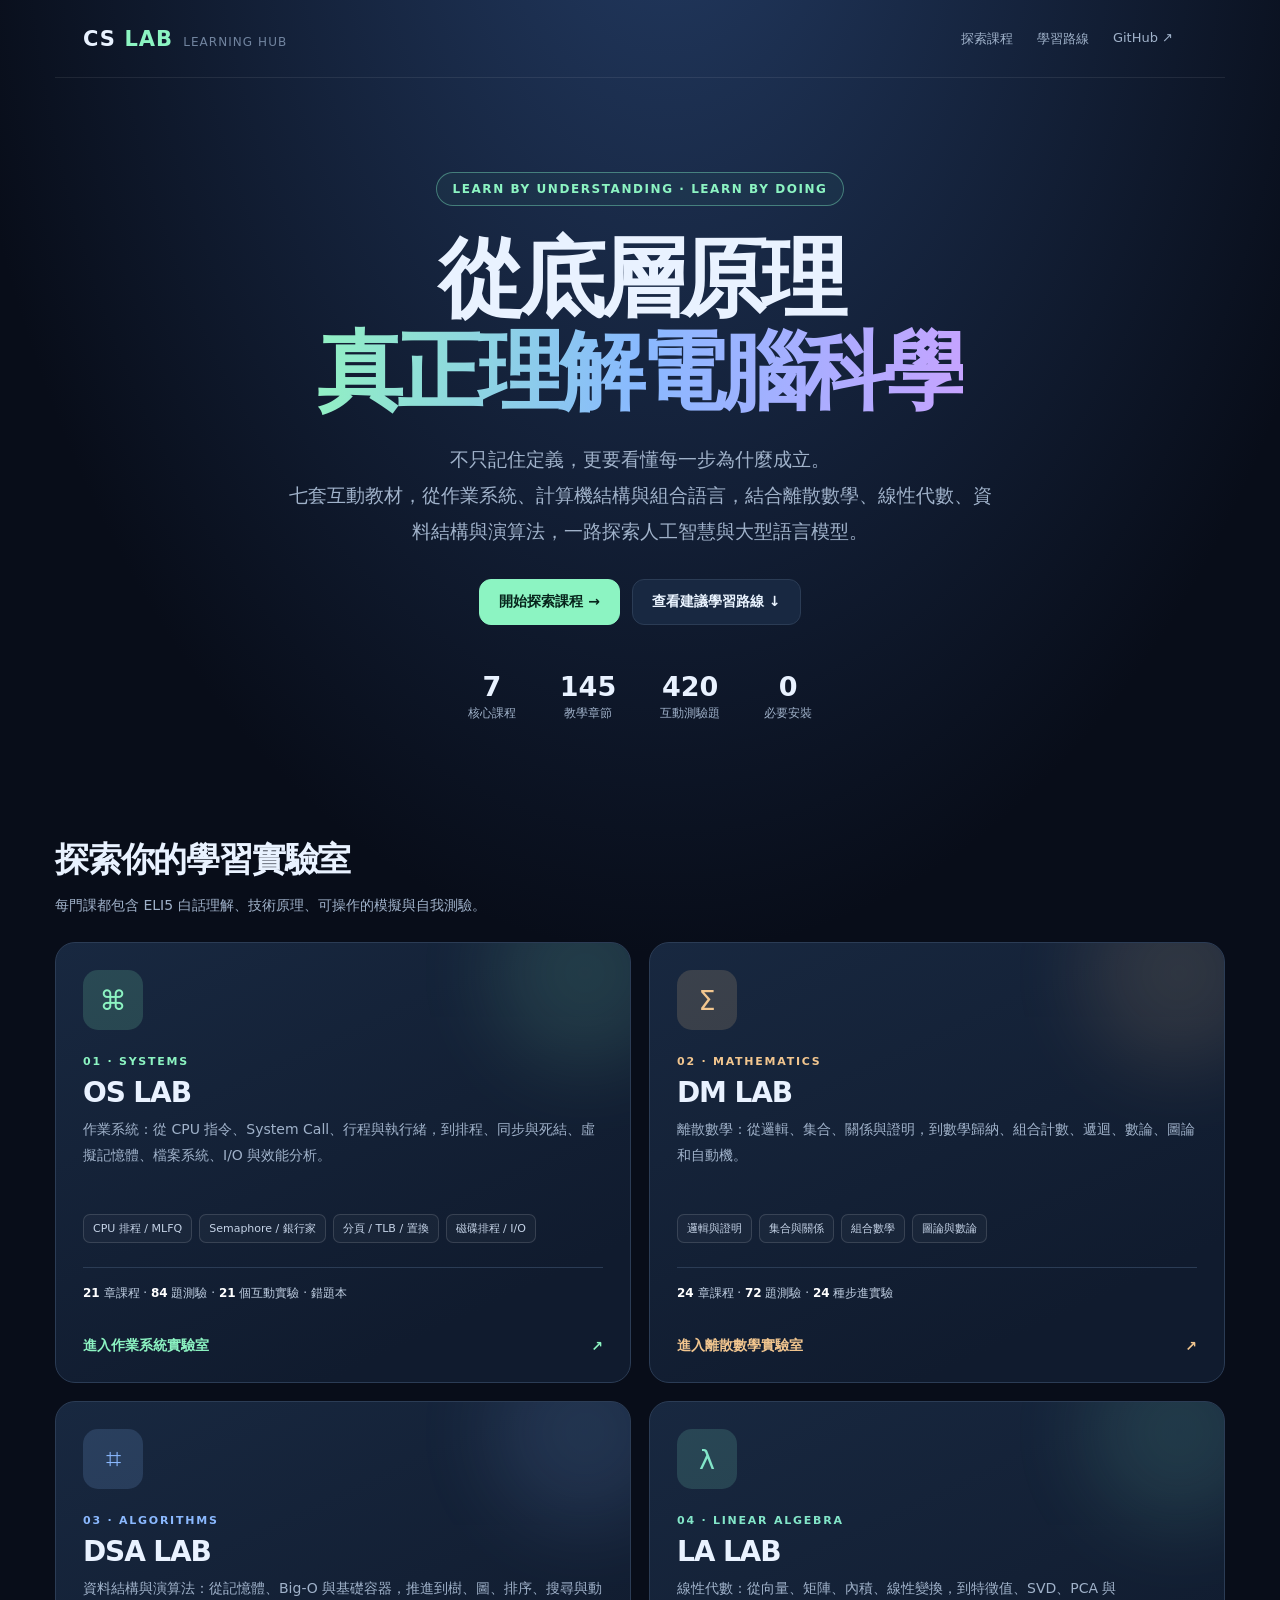
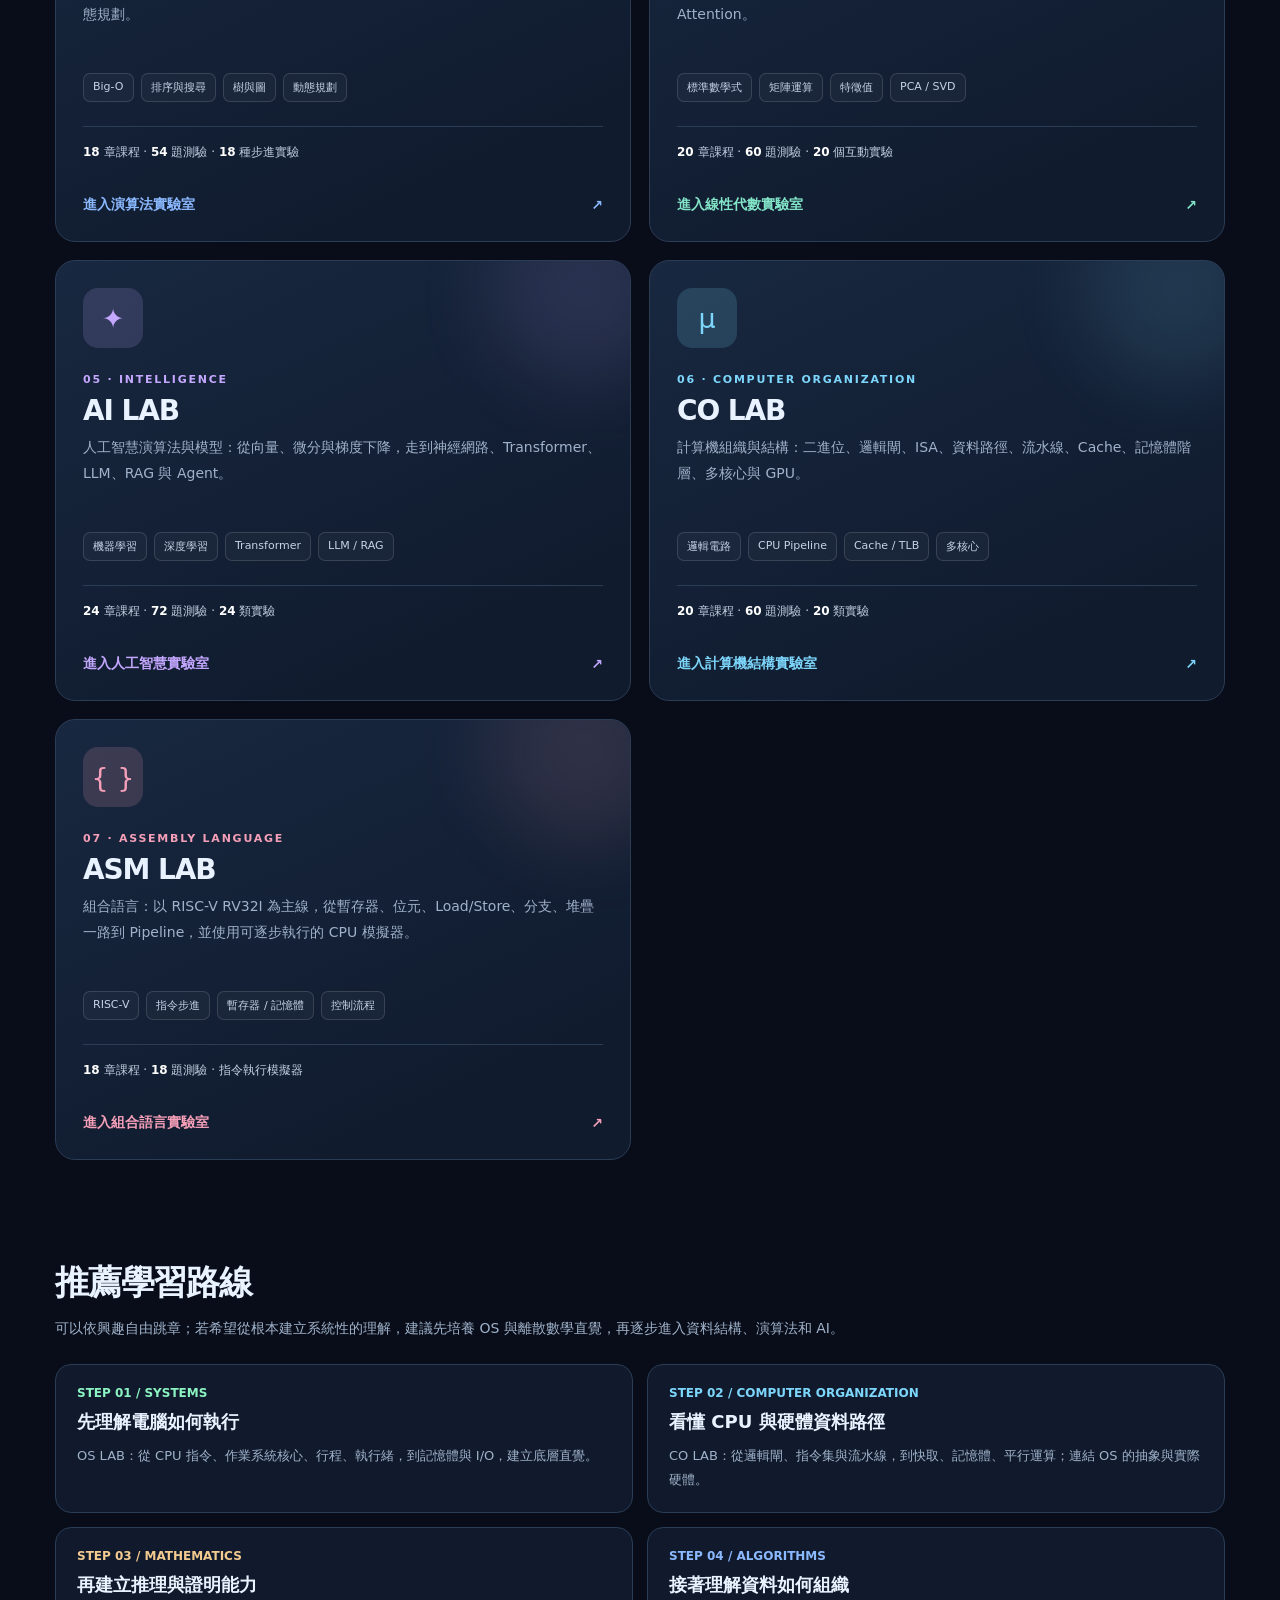
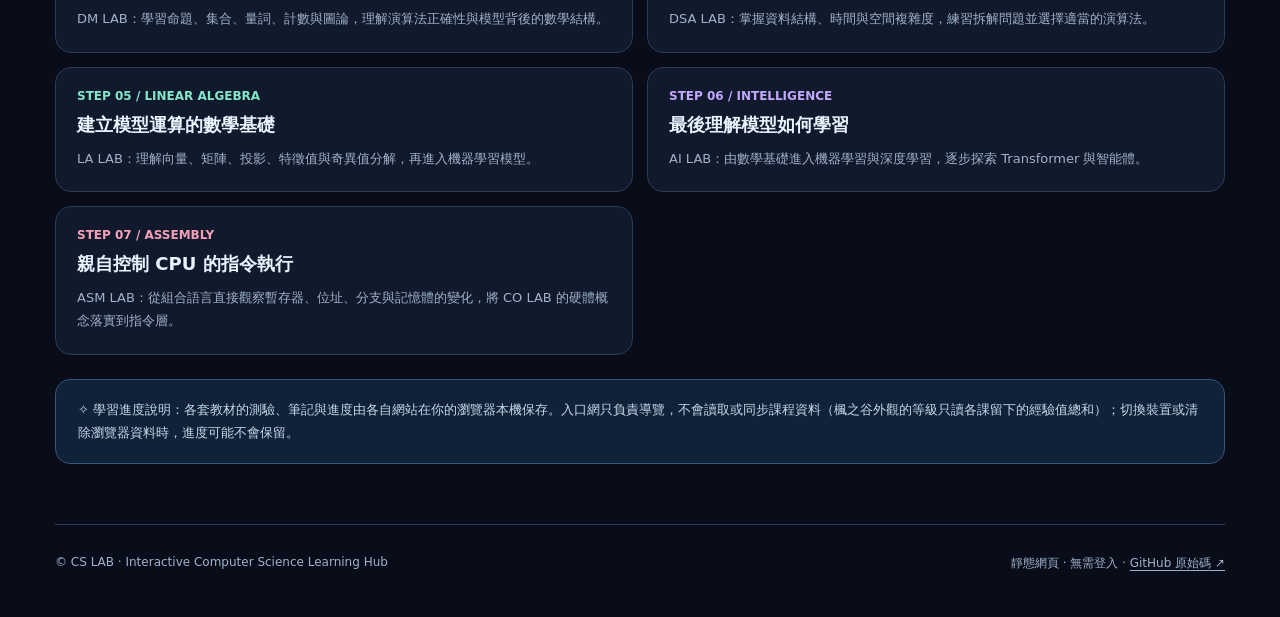
==== commit 0c2de8bf: "Add gameplay to the MapleStory skin: EXP, levels, chapter monsters and quiz battles Adapted from sel" ====
--- a/index.html
+++ b/index.html
@@ -4,4 +4,4 @@
 :root{color-scheme:dark;--bg:#080d19;--panel:#101b2e;--panel2:#15243a;--text:#e9f2ff;--muted:#a0b2ca;--line:#2b3c55;--green:#8cf4c2;--blue:#8bb9ff;--violet:#c4a7ff}*{box-sizing:border-box}html{scroll-behavior:smooth}body{margin:0;font-family:Inter,ui-sans-serif,-apple-system,BlinkMacSystemFont,"Noto Sans TC",system-ui,sans-serif;background:radial-gradient(ellipse 75% 40% at 52% -5%,#233b63 0%,transparent 75%),var(--bg);color:var(--text)}a{color:inherit;text-decoration:none}button{font:inherit}a:focus-visible,button:focus-visible{outline:3px solid var(--green);outline-offset:4px}.wrap{max-width:1170px;margin:auto;padding:0 28px}.top{height:78px;border-bottom:1px solid #ffffff14;display:flex;align-items:center;justify-content:space-between}.brand{font-size:21px;font-weight:850;letter-spacing:.05em}.brand em{color:var(--green);font-style:normal}.topnav{display:flex;gap:24px;font-size:13px;color:var(--muted)}.topnav a:hover{color:white}.hero{text-align:center;padding:94px 0 65px}.eyebrow{display:inline-flex;border:1px solid #7fecc06b;border-radius:99px;color:var(--green);padding:9px 16px;font-size:12px;font-weight:750;letter-spacing:.13em;background:#79efb90b}.hero h1{font-size:clamp(43px,7vw,86px);line-height:1.08;letter-spacing:-.06em;margin:26px 0 23px}.hero h1 span{background:linear-gradient(95deg,#92f1c3,#89b9ff,#c6a3ff);background-clip:text;-webkit-background-clip:text;color:transparent}.hero p{color:var(--muted);font-size:clamp(15px,2vw,19px);line-height:1.9;max-width:720px;margin:0 auto}.actions{display:flex;justify-content:center;gap:12px;margin-top:30px;flex-wrap:wrap}.btn{border:1px solid var(--line);background:#182841;color:#eaf4ff;padding:13px 19px;border-radius:12px;display:inline-flex;gap:9px;align-items:center;font-weight:700;font-size:14px;transition:.2s}.btn:hover{transform:translateY(-2px);border-color:#90eec0}.btn.primary{background:var(--green);color:#06231b;border-color:var(--green)}.statbar{display:flex;justify-content:center;gap:44px;margin:46px auto 0;flex-wrap:wrap}.stat{text-align:center}.stat strong{display:block;font-size:27px}.stat small{color:var(--muted);font-size:12px}.section{padding:50px 0}.section-head{display:flex;align-items:end;justify-content:space-between;gap:16px;margin-bottom:24px}.section h2{font-size:clamp(24px,3vw,34px);margin:0 0 10px;letter-spacing:-.035em}.section .sub{color:var(--muted);font-size:14px;line-height:1.8;margin:0}.cards{display:grid;grid-template-columns:repeat(2,minmax(0,1fr));gap:18px}.card{min-width:0;border:1px solid var(--line);background:linear-gradient(155deg,#182840 0%,#101b2e 80%);border-radius:20px;padding:27px;display:flex;flex-direction:column;position:relative;overflow:hidden;transition:transform .2s,border-color .2s}.card:hover{transform:translateY(-5px);border-color:#9ac1fa}.card:before{content:"";position:absolute;right:-50px;top:-65px;width:190px;height:190px;border-radius:50%;filter:blur(40px);opacity:.12;background:var(--accent)}.card .icon{width:60px;height:60px;border-radius:15px;background:color-mix(in srgb,var(--accent) 16%,transparent);color:var(--accent);display:grid;place-items:center;font-size:27px;margin-bottom:25px}.kicker{font-size:11px;color:var(--accent);font-weight:850;letter-spacing:.16em}.card h3{font-size:28px;letter-spacing:-.04em;margin:8px 0}.card p{color:var(--muted);font-size:14px;line-height:1.85;min-height:79px;margin:0 0 18px}.chips{display:flex;flex-wrap:wrap;gap:7px;margin:0 0 24px}.chips span{border:1px solid #ffffff22;background:#ffffff08;border-radius:7px;padding:6px 9px;color:#c5d3e7;font-size:11px}.card .meta{font-size:12px;color:#c1d0e3;padding:17px 0;border-top:1px solid var(--line);margin-top:auto}.card .meta strong{color:white}.card .launch{display:flex;justify-content:space-between;align-items:center;padding-top:18px;color:var(--accent);font-weight:800;font-size:14px}.os{--accent:#8cf4c2}.dsa{--accent:#8bb9ff}.ai{--accent:#c4a7ff}.dm{--accent:#f2c68f}.path{display:grid;grid-template-columns:repeat(2,1fr);gap:14px}.step{border:1px solid var(--line);background:#101a2c;border-radius:16px;padding:21px}.step .n{font-size:12px;font-weight:900;color:var(--green)}.step h3{margin:10px 0;font-size:18px}.step p{margin:0;color:var(--muted);font-size:13px;line-height:1.8}.notice{margin:24px 0 10px;border:1px solid #365775;background:#102238;border-radius:15px;padding:18px 22px;color:#c6d7eb;line-height:1.8;font-size:13px}.foot{border-top:1px solid var(--line);padding:30px 0 45px;display:flex;justify-content:space-between;gap:16px;color:var(--muted);font-size:12px}.foot a{text-decoration:underline;text-underline-offset:3px}@media(max-width:850px){.cards{grid-template-columns:1fr}.card p{min-height:0}.path{grid-template-columns:1fr}.hero{padding-top:68px}.statbar{gap:26px}}@media(max-width:520px){.wrap{padding:0 18px}.top{height:67px}.topnav{gap:13px;font-size:12px}.hero{padding:61px 0 36px}.hero h1{font-size:46px}.hero p{font-size:14px}.statbar{gap:22px}.stat strong{font-size:23px}.section{padding:36px 0}.card{padding:23px}.foot{flex-direction:column}}
 
 .la{--accent:#83e6c9}.co{--accent:#7dd6fb}.asm{--accent:#f59fb8}@media(prefers-reduced-motion:reduce){html{scroll-behavior:auto}*{transition:none!important}}.card.co .icon{color:#7dd6fb}.card.co:hover{border-color:#7dd6fb}
-</style><link rel="stylesheet" href="shared/skin-maple.css"/><script>try{if(localStorage.getItem('cslab.skin')!=='classic'&&localStorage.getItem('cslab.art')==='1')document.documentElement.dataset.skin='maple'}catch(e){}</script></head><body class="portal"><header class="wrap top"><a class="brand" href="./">CS <em>LAB</em><span style="color:#71849f;font-weight:500;font-size:12px;margin-left:10px">LEARNING HUB</span></a><nav aria-label="主要導覽" class="topnav"><a href="#courses">探索課程</a><a href="#roadmap">學習路線</a><a href="https://github.com/duicn187532/os-lab" rel="noopener" target="_blank">GitHub ↗</a><span data-skin-slot=""></span></nav></header><main class="portal-main"><div class="wrap hero"><div class="eyebrow">LEARN BY UNDERSTANDING · LEARN BY DOING</div><h1>從底層原理<br/><span>真正理解電腦科學</span></h1><p>不只記住定義，更要看懂每一步為什麼成立。<br/>七套互動教材，從作業系統、計算機結構與組合語言，結合離散數學、線性代數、資料結構與演算法，一路探索人工智慧與大型語言模型。</p><div class="actions"><a class="btn primary" href="#courses">開始探索課程 →</a><a class="btn" href="#roadmap">查看建議學習路線 ↓</a></div><div class="statbar"><div class="stat"><strong>7</strong><small>核心課程</small></div><div class="stat"><strong>145</strong><small>教學章節</small></div><div class="stat"><strong>420</strong><small>互動測驗題</small></div><div class="stat"><strong>0</strong><small>必要安裝</small></div></div></div><section class="wrap section" id="courses"><div class="section-head"><div><h2>探索你的學習實驗室</h2><p class="sub">每門課都包含 ELI5 白話理解、技術原理、可操作的模擬與自我測驗。</p></div></div><div class="cards"><a class="card os" href="./os/"><div aria-hidden="true" class="icon">⌘</div><div class="kicker">01 · SYSTEMS</div><h3>OS LAB</h3><p>作業系統：從 CPU 指令、System Call、行程與執行緒，到排程、同步與死結、虛擬記憶體、檔案系統、I/O 與效能分析。</p><div class="chips"><span>CPU 排程 / MLFQ</span><span>Semaphore / 銀行家</span><span>分頁 / TLB / 置換</span><span>磁碟排程 / I/O</span></div><div class="meta"><strong>21</strong> 章課程 · <strong>84</strong> 題測驗 · <strong>21</strong> 個互動實驗 · 錯題本</div><div class="launch">進入作業系統實驗室 <span>↗</span></div></a><a class="card dm" href="./dm/"><div aria-hidden="true" class="icon">Σ</div><div class="kicker">02 · MATHEMATICS</div><h3>DM LAB</h3><p>離散數學：從邏輯、集合、關係與證明，到數學歸納、組合計數、遞迴、數論、圖論和自動機。</p><div class="chips"><span>邏輯與證明</span><span>集合與關係</span><span>組合數學</span><span>圖論與數論</span></div><div class="meta"><strong>24</strong> 章課程 · <strong>72</strong> 題測驗 · <strong>24</strong> 種步進實驗</div><div class="launch">進入離散數學實驗室 <span>↗</span></div></a><a class="card dsa" href="./dsa/"><div aria-hidden="true" class="icon">⌗</div><div class="kicker">03 · ALGORITHMS</div><h3>DSA LAB</h3><p>資料結構與演算法：從記憶體、Big-O 與基礎容器，推進到樹、圖、排序、搜尋與動態規劃。</p><div class="chips"><span>Big-O</span><span>排序與搜尋</span><span>樹與圖</span><span>動態規劃</span></div><div class="meta"><strong>18</strong> 章課程 · <strong>54</strong> 題測驗 · <strong>18</strong> 種步進實驗</div><div class="launch">進入演算法實驗室 <span>↗</span></div></a><a class="card la" href="./la/"><div aria-hidden="true" class="icon">λ</div><div class="kicker">04 · LINEAR ALGEBRA</div><h3>LA LAB</h3><p>線性代數：從向量、矩陣、內積、線性變換，到特徵值、SVD、PCA 與 Attention。</p><div class="chips"><span>標準數學式</span><span>矩陣運算</span><span>特徵值</span><span>PCA / SVD</span></div><div class="meta"><strong>20</strong> 章課程 · <strong>60</strong> 題測驗 · <strong>20</strong> 個互動實驗</div><div class="launch">進入線性代數實驗室 <span>↗</span></div></a><a class="card ai" href="./ai/"><div aria-hidden="true" class="icon">✦</div><div class="kicker">05 · INTELLIGENCE</div><h3>AI LAB</h3><p>人工智慧演算法與模型：從向量、微分與梯度下降，走到神經網路、Transformer、LLM、RAG 與 Agent。</p><div class="chips"><span>機器學習</span><span>深度學習</span><span>Transformer</span><span>LLM / RAG</span></div><div class="meta"><strong>24</strong> 章課程 · <strong>72</strong> 題測驗 · <strong>24</strong> 類實驗</div><div class="launch">進入人工智慧實驗室 <span>↗</span></div></a><a class="card co" href="./co/"><div aria-hidden="true" class="icon">μ</div><div class="kicker">06 · COMPUTER ORGANIZATION</div><h3>CO LAB</h3><p>計算機組織與結構：二進位、邏輯閘、ISA、資料路徑、流水線、Cache、記憶體階層、多核心與 GPU。</p><div class="chips"><span>邏輯電路</span><span>CPU Pipeline</span><span>Cache / TLB</span><span>多核心</span></div><div class="meta"><strong>20</strong> 章課程 · <strong>60</strong> 題測驗 · <strong>20</strong> 類實驗</div><div class="launch">進入計算機結構實驗室 <span>↗</span></div></a><a class="card asm" href="./asm/"><div aria-hidden="true" class="icon">{ }</div><div class="kicker">07 · ASSEMBLY LANGUAGE</div><h3>ASM LAB</h3><p>組合語言：以 RISC-V RV32I 為主線，從暫存器、位元、Load/Store、分支、堆疊一路到 Pipeline，並使用可逐步執行的 CPU 模擬器。</p><div class="chips"><span>RISC-V</span><span>指令步進</span><span>暫存器 / 記憶體</span><span>控制流程</span></div><div class="meta"><strong>18</strong> 章課程 · <strong>18</strong> 題測驗 · 指令執行模擬器</div><div class="launch">進入組合語言實驗室 <span>↗</span></div></a></div></section><section class="wrap section" id="roadmap"><h2>推薦學習路線</h2><p class="sub">可以依興趣自由跳章；若希望從根本建立系統性的理解，建議先培養 OS 與離散數學直覺，再逐步進入資料結構、演算法和 AI。</p><div class="path" style="margin-top:23px"><div class="step"><div class="n">STEP 01 / SYSTEMS</div><h3>先理解電腦如何執行</h3><p>OS LAB：從 CPU 指令、作業系統核心、行程、執行緒，到記憶體與 I/O，建立底層直覺。</p></div><div class="step"><div class="n" style="color:#7dd6fb">STEP 02 / COMPUTER ORGANIZATION</div><h3>看懂 CPU 與硬體資料路徑</h3><p>CO LAB：從邏輯閘、指令集與流水線，到快取、記憶體、平行運算；連結 OS 的抽象與實際硬體。</p></div><div class="step"><div class="n" style="color:#f3ca90">STEP 03 / MATHEMATICS</div><h3>再建立推理與證明能力</h3><p>DM LAB：學習命題、集合、量詞、計數與圖論，理解演算法正確性與模型背後的數學結構。</p></div><div class="step"><div class="n" style="color:var(--blue)">STEP 04 / ALGORITHMS</div><h3>接著理解資料如何組織</h3><p>DSA LAB：掌握資料結構、時間與空間複雜度，練習拆解問題並選擇適當的演算法。</p></div><div class="step"><div class="n" style="color:#83e6c9">STEP 05 / LINEAR ALGEBRA</div><h3>建立模型運算的數學基礎</h3><p>LA LAB：理解向量、矩陣、投影、特徵值與奇異值分解，再進入機器學習模型。</p></div><div class="step"><div class="n" style="color:var(--violet)">STEP 06 / INTELLIGENCE</div><h3>最後理解模型如何學習</h3><p>AI LAB：由數學基礎進入機器學習與深度學習，逐步探索 Transformer 與智能體。</p></div><div class="step"><div class="n" style="color:#f59fb8">STEP 07 / ASSEMBLY</div><h3>親自控制 CPU 的指令執行</h3><p>ASM LAB：從組合語言直接觀察暫存器、位址、分支與記憶體的變化，將 CO LAB 的硬體概念落實到指令層。</p></div></div><div class="notice">✧ 學習進度說明：各套教材的測驗、筆記與進度由各自網站在你的瀏覽器本機保存。入口網只負責導覽，不會讀取或同步課程資料；切換裝置或清除瀏覽器資料時，進度可能不會保留。</div></section></main><footer class="wrap foot"><span>© CS LAB · Interactive Computer Science Learning Hub</span><span>靜態網頁 · 無需登入 · <a href="https://github.com/duicn187532/os-lab" rel="noopener" target="_blank">GitHub 原始碼 ↗</a></span></footer><script src="shared/cslab-skin.js"></script></body></html>+</style><link rel="stylesheet" href="shared/skin-maple.css"/><script>try{if(localStorage.getItem('cslab.skin')!=='classic'&&localStorage.getItem('cslab.art')==='1')document.documentElement.dataset.skin='maple'}catch(e){}</script></head><body class="portal"><header class="wrap top"><a class="brand" href="./">CS <em>LAB</em><span style="color:#71849f;font-weight:500;font-size:12px;margin-left:10px">LEARNING HUB</span></a><nav aria-label="主要導覽" class="topnav"><a href="#courses">探索課程</a><a href="#roadmap">學習路線</a><a href="https://github.com/duicn187532/os-lab" rel="noopener" target="_blank">GitHub ↗</a><span data-skin-slot=""></span></nav></header><main class="portal-main"><div class="wrap hero"><div class="eyebrow">LEARN BY UNDERSTANDING · LEARN BY DOING</div><h1>從底層原理<br/><span>真正理解電腦科學</span></h1><p>不只記住定義，更要看懂每一步為什麼成立。<br/>七套互動教材，從作業系統、計算機結構與組合語言，結合離散數學、線性代數、資料結構與演算法，一路探索人工智慧與大型語言模型。</p><div class="actions"><a class="btn primary" href="#courses">開始探索課程 →</a><a class="btn" href="#roadmap">查看建議學習路線 ↓</a></div><div class="statbar"><div class="stat"><strong>7</strong><small>核心課程</small></div><div class="stat"><strong>145</strong><small>教學章節</small></div><div class="stat"><strong>420</strong><small>互動測驗題</small></div><div class="stat"><strong>0</strong><small>必要安裝</small></div></div></div><section class="wrap section" id="courses"><div class="section-head"><div><h2>探索你的學習實驗室</h2><p class="sub">每門課都包含 ELI5 白話理解、技術原理、可操作的模擬與自我測驗。</p></div></div><div class="cards"><a class="card os" href="./os/"><div aria-hidden="true" class="icon">⌘</div><div class="kicker">01 · SYSTEMS</div><h3>OS LAB</h3><p>作業系統：從 CPU 指令、System Call、行程與執行緒，到排程、同步與死結、虛擬記憶體、檔案系統、I/O 與效能分析。</p><div class="chips"><span>CPU 排程 / MLFQ</span><span>Semaphore / 銀行家</span><span>分頁 / TLB / 置換</span><span>磁碟排程 / I/O</span></div><div class="meta"><strong>21</strong> 章課程 · <strong>84</strong> 題測驗 · <strong>21</strong> 個互動實驗 · 錯題本</div><div class="launch">進入作業系統實驗室 <span>↗</span></div></a><a class="card dm" href="./dm/"><div aria-hidden="true" class="icon">Σ</div><div class="kicker">02 · MATHEMATICS</div><h3>DM LAB</h3><p>離散數學：從邏輯、集合、關係與證明，到數學歸納、組合計數、遞迴、數論、圖論和自動機。</p><div class="chips"><span>邏輯與證明</span><span>集合與關係</span><span>組合數學</span><span>圖論與數論</span></div><div class="meta"><strong>24</strong> 章課程 · <strong>72</strong> 題測驗 · <strong>24</strong> 種步進實驗</div><div class="launch">進入離散數學實驗室 <span>↗</span></div></a><a class="card dsa" href="./dsa/"><div aria-hidden="true" class="icon">⌗</div><div class="kicker">03 · ALGORITHMS</div><h3>DSA LAB</h3><p>資料結構與演算法：從記憶體、Big-O 與基礎容器，推進到樹、圖、排序、搜尋與動態規劃。</p><div class="chips"><span>Big-O</span><span>排序與搜尋</span><span>樹與圖</span><span>動態規劃</span></div><div class="meta"><strong>18</strong> 章課程 · <strong>54</strong> 題測驗 · <strong>18</strong> 種步進實驗</div><div class="launch">進入演算法實驗室 <span>↗</span></div></a><a class="card la" href="./la/"><div aria-hidden="true" class="icon">λ</div><div class="kicker">04 · LINEAR ALGEBRA</div><h3>LA LAB</h3><p>線性代數：從向量、矩陣、內積、線性變換，到特徵值、SVD、PCA 與 Attention。</p><div class="chips"><span>標準數學式</span><span>矩陣運算</span><span>特徵值</span><span>PCA / SVD</span></div><div class="meta"><strong>20</strong> 章課程 · <strong>60</strong> 題測驗 · <strong>20</strong> 個互動實驗</div><div class="launch">進入線性代數實驗室 <span>↗</span></div></a><a class="card ai" href="./ai/"><div aria-hidden="true" class="icon">✦</div><div class="kicker">05 · INTELLIGENCE</div><h3>AI LAB</h3><p>人工智慧演算法與模型：從向量、微分與梯度下降，走到神經網路、Transformer、LLM、RAG 與 Agent。</p><div class="chips"><span>機器學習</span><span>深度學習</span><span>Transformer</span><span>LLM / RAG</span></div><div class="meta"><strong>24</strong> 章課程 · <strong>72</strong> 題測驗 · <strong>24</strong> 類實驗</div><div class="launch">進入人工智慧實驗室 <span>↗</span></div></a><a class="card co" href="./co/"><div aria-hidden="true" class="icon">μ</div><div class="kicker">06 · COMPUTER ORGANIZATION</div><h3>CO LAB</h3><p>計算機組織與結構：二進位、邏輯閘、ISA、資料路徑、流水線、Cache、記憶體階層、多核心與 GPU。</p><div class="chips"><span>邏輯電路</span><span>CPU Pipeline</span><span>Cache / TLB</span><span>多核心</span></div><div class="meta"><strong>20</strong> 章課程 · <strong>60</strong> 題測驗 · <strong>20</strong> 類實驗</div><div class="launch">進入計算機結構實驗室 <span>↗</span></div></a><a class="card asm" href="./asm/"><div aria-hidden="true" class="icon">{ }</div><div class="kicker">07 · ASSEMBLY LANGUAGE</div><h3>ASM LAB</h3><p>組合語言：以 RISC-V RV32I 為主線，從暫存器、位元、Load/Store、分支、堆疊一路到 Pipeline，並使用可逐步執行的 CPU 模擬器。</p><div class="chips"><span>RISC-V</span><span>指令步進</span><span>暫存器 / 記憶體</span><span>控制流程</span></div><div class="meta"><strong>18</strong> 章課程 · <strong>18</strong> 題測驗 · 指令執行模擬器</div><div class="launch">進入組合語言實驗室 <span>↗</span></div></a></div></section><section class="wrap section" id="roadmap"><h2>推薦學習路線</h2><p class="sub">可以依興趣自由跳章；若希望從根本建立系統性的理解，建議先培養 OS 與離散數學直覺，再逐步進入資料結構、演算法和 AI。</p><div class="path" style="margin-top:23px"><div class="step"><div class="n">STEP 01 / SYSTEMS</div><h3>先理解電腦如何執行</h3><p>OS LAB：從 CPU 指令、作業系統核心、行程、執行緒，到記憶體與 I/O，建立底層直覺。</p></div><div class="step"><div class="n" style="color:#7dd6fb">STEP 02 / COMPUTER ORGANIZATION</div><h3>看懂 CPU 與硬體資料路徑</h3><p>CO LAB：從邏輯閘、指令集與流水線，到快取、記憶體、平行運算；連結 OS 的抽象與實際硬體。</p></div><div class="step"><div class="n" style="color:#f3ca90">STEP 03 / MATHEMATICS</div><h3>再建立推理與證明能力</h3><p>DM LAB：學習命題、集合、量詞、計數與圖論，理解演算法正確性與模型背後的數學結構。</p></div><div class="step"><div class="n" style="color:var(--blue)">STEP 04 / ALGORITHMS</div><h3>接著理解資料如何組織</h3><p>DSA LAB：掌握資料結構、時間與空間複雜度，練習拆解問題並選擇適當的演算法。</p></div><div class="step"><div class="n" style="color:#83e6c9">STEP 05 / LINEAR ALGEBRA</div><h3>建立模型運算的數學基礎</h3><p>LA LAB：理解向量、矩陣、投影、特徵值與奇異值分解，再進入機器學習模型。</p></div><div class="step"><div class="n" style="color:var(--violet)">STEP 06 / INTELLIGENCE</div><h3>最後理解模型如何學習</h3><p>AI LAB：由數學基礎進入機器學習與深度學習，逐步探索 Transformer 與智能體。</p></div><div class="step"><div class="n" style="color:#f59fb8">STEP 07 / ASSEMBLY</div><h3>親自控制 CPU 的指令執行</h3><p>ASM LAB：從組合語言直接觀察暫存器、位址、分支與記憶體的變化，將 CO LAB 的硬體概念落實到指令層。</p></div></div><div class="notice">✧ 學習進度說明：各套教材的測驗、筆記與進度由各自網站在你的瀏覽器本機保存。入口網只負責導覽，不會讀取或同步課程資料（楓之谷外觀的等級只讀各課留下的經驗值總和）；切換裝置或清除瀏覽器資料時，進度可能不會保留。</div></section></main><footer class="wrap foot"><span>© CS LAB · Interactive Computer Science Learning Hub</span><span>靜態網頁 · 無需登入 · <a href="https://github.com/duicn187532/os-lab" rel="noopener" target="_blank">GitHub 原始碼 ↗</a></span></footer><script src="shared/cslab-skin.js"></script><script src="shared/cslab-game.js"></script></body></html>
--- a/shared/skin-maple.css
+++ b/shared/skin-maple.css
@@ -8,7 +8,7 @@
      url() 在那裡會以頁面而不是本檔為基準解析）。路徑要和 cslab-skin.js 的 MAPLE_BASE 一致。
    - 所有閱讀內容都放在遊戲視窗的淺色面板上；場景圖只在視窗後面。深色模式只把場景變成夜晚。
    ===================================================================== */
-.npc-portrait, .skin-only { display: none; }
+.npc-portrait, .skin-only, .hud, .perch, .bt-bar { display: none; }
 
 html:root[data-skin="maple"] {
   color-scheme: light;
@@ -219,8 +219,8 @@
 :root[data-skin="maple"] .tabs a[aria-selected="true"] { border-image-source: url("../../self-research/assets/maple/bt-orange-normal.png"); background: none; color: #ffffff; outline: 0; text-shadow: -1px 0 #8a3c00, 1px 0 #8a3c00, 0 -1px #8a3c00, 0 1px #8a3c00; }
 :root[data-skin="maple"] .tabs a.complete::after { color: #c8ff7a; }
 /* ELI5：NPC 導讀對話。cslab-skin.js 放入 NPC 之後才有左側肖像欄 */
-:root[data-skin="maple"] .card:is(.analogy, .quiz, .quiz-done):has(.npc-portrait) { position: relative; min-height: 200px; border-width: 28px 22px 58px 150px; border-image: url("../../self-research/assets/maple/dlg9.png") 28 22 58 150 fill / 28px 22px 58px 150px stretch repeat; }
-:root[data-skin="maple"] .card.analogy:has(.npc-portrait) { min-height: 176px; }
+:root[data-skin="maple"] .card:is(.analogy, .quiz, .quiz-done):has(.npc-portrait) { position: relative; min-height: 232px; border-width: 28px 22px 58px 150px; border-image: url("../../self-research/assets/maple/dlg9.png") 28 22 58 150 fill / 28px 22px 58px 150px stretch repeat; }
+:root[data-skin="maple"] .card.analogy:has(.npc-portrait) { min-height: 232px; }
 :root[data-skin="maple"] .card.analogy::after { content: "NPC GUIDE"; position: absolute; left: -10px; bottom: -46px; line-height: 20px; font-size: 12px; font-weight: 900; letter-spacing: 0.06em; color: #ffffff; text-shadow: var(--outline); }
 :root[data-skin="maple"] .card.analogy:not(:has(.npc-portrait))::after { content: none; }
 :root[data-skin="maple"] .card:is(.analogy, .quiz, .quiz-done):has(.npc-portrait)::after { left: -136px; }
@@ -230,7 +230,7 @@
   flex-direction: column; align-items: center; justify-content: flex-end; gap: 3px; pointer-events: none;
 }
 :root[data-skin="maple"] .npc-fig { --maxh: 104; display: flex; align-items: flex-end; justify-content: center; width: 100%; height: 104px; position: relative; }
-:root[data-skin="maple"] .npc-fig .spr { flex: none; transform: scale(min(1, calc(var(--maxh) / var(--h)))); transform-origin: 50% 100%; }
+:root[data-skin="maple"] .npc-fig > .spr { flex: none; transform: scale(min(1, calc(var(--maxh) / var(--h)))); transform-origin: 50% 100%; }
 :root[data-skin="maple"] .npc-quest { position: absolute; right: 0; top: -14px; transform: scale(0.75); transform-origin: 100% 0; }
 :root[data-skin="maple"] .npc-name { width: 121px; height: 19px; line-height: 19px; text-align: center; font-size: 12px; font-weight: 700; color: #ffffff; text-shadow: var(--outline); background: url("../../self-research/assets/maple/bar.png"); white-space: nowrap; overflow: hidden; }
 /* 先想一想：可接受的任務（米色框，Quest list1 標頭與燈泡） */
@@ -412,6 +412,68 @@
 :root[data-skin="maple"] .portal .foot { max-width: none; padding: 14px max(20px, calc((100% - 1170px) / 2 + 28px)); color: #3a2a18; background: rgba(250, 236, 205, 0.94); border-top: 1px solid #c79a5c; }
 .portal .skin-btn { border: 1px solid #ffffff22; background: #ffffff08; border-radius: 8px; padding: 2px 6px; cursor: pointer; }
 
+/* ---------- 遊戲層（shared/cslab-game.js）：狀態列、站在視窗上的角色、測驗討伐 ----------
+   數值與做法沿用 self-research 的 assets/site.css。 */
+:root[data-skin="maple"] body.has-hud { padding-bottom: 80px; }
+:root[data-skin="maple"] body.has-hud .side { bottom: 71px; }
+:root[data-skin="maple"] body.has-hud .scrolltop { bottom: 84px; }
+/* 狀態列：貼在畫面底邊，和遊戲一樣高；上方一行是公告 */
+:root[data-skin="maple"] .hud { display: block; position: fixed; left: 0; right: 0; bottom: 0; z-index: 22; height: 71px; background: url("../../self-research/assets/maple/hud-bg.png") 0 0 / auto 71px repeat-x #88aabb; image-rendering: pixelated; pointer-events: none; }
+:root[data-skin="maple"] .hud::after { content: ""; position: absolute; left: 0; right: 0; top: 100%; height: 200px; background: #88aabb; }
+:root[data-skin="maple"] .hud-chat { position: absolute; left: 0; top: 7px; width: min(760px, 100%); height: 22px; padding-left: 8px; background: url("../../self-research/assets/maple/chat9.png") 0 0 / 100% 22px no-repeat; font-size: 12px; line-height: 22px; color: #333333; white-space: nowrap; overflow: hidden; text-overflow: ellipsis; image-rendering: auto; }
+:root[data-skin="maple"] .hud-chat b { color: #d14a00; }
+:root[data-skin="maple"] .hud-row { position: absolute; left: 0; right: 0; top: 29px; height: 42px; display: flex; align-items: center; }
+:root[data-skin="maple"] .hud-left { position: relative; flex: none; width: 207px; height: 42px; background: url("../../self-research/assets/maple/hud-left.png") no-repeat; }
+:root[data-skin="maple"] .hud-lv { position: absolute; left: 38px; top: 15px; display: flex; }
+:root[data-skin="maple"] .hud-lv img { display: block; width: 11px; height: 13px; }
+:root[data-skin="maple"] .hud-name { position: absolute; left: 84px; top: 4px; right: 6px; display: flex; flex-direction: column; font-size: 11.5px; line-height: 1.3; color: #dddddd; image-rendering: auto; }
+:root[data-skin="maple"] .hud-name b { color: #ffffff; font-size: 12.5px; white-space: nowrap; overflow: hidden; text-overflow: ellipsis; }
+:root[data-skin="maple"] .hud-gp { flex: 1 1 auto; min-width: 0; margin-right: 8px; height: 42px; display: flex; align-items: center; padding: 0 6px; border-style: solid; border-width: 0 8px; border-image: url("../../self-research/assets/maple/hud-gp9.png") 0 8 fill / 0 8px repeat; }
+:root[data-skin="maple"] .hud-exp { position: relative; flex: 1; height: 31px; border-style: solid; border-width: 14px 3px 2px 32px; border-image: url("../../self-research/assets/maple/exp.png") 14 3 2 32 fill / 14px 3px 2px 32px stretch; }
+:root[data-skin="maple"] .hud-gray { position: absolute; top: 0; bottom: 0; right: 0; background: url("../../self-research/assets/maple/exp-gray.png") 0 0 / 1px 100% repeat-x; }
+:root[data-skin="maple"] .hud-num { position: absolute; right: 2px; top: -14px; font-size: 11px; font-weight: 700; line-height: 13px; color: #ffffff; text-shadow: var(--outline); image-rendering: auto; white-space: nowrap; }
+/* 章節標頭上的主角、寵物與怪物：站在視窗上緣，標頭上方留出最高那一格的空間（--perch-h） */
+:root[data-skin="maple"] .lesson-head:has(> .perch) { margin-top: calc(var(--perch-h, 0) * 1px + 2px); overflow-x: clip; }
+:root[data-skin="maple"] .perch { display: flex; align-items: flex-end; gap: 2px; position: absolute; z-index: 2; bottom: calc(100% + 23px); pointer-events: none; }
+:root[data-skin="maple"] .perch[hidden] { display: none; }
+:root[data-skin="maple"] .perch-party { left: 6px; }
+:root[data-skin="maple"] .perch-party .stander > .spr { transform: scaleX(-1); }
+:root[data-skin="maple"] .stander { position: relative; }
+:root[data-skin="maple"] .perch-walk { right: 16px; width: 170px; height: 1px; }
+:root[data-skin="maple"] .walker { position: absolute; left: 0; bottom: 0; }
+:root[data-skin="maple"] .perch-walk .stander { position: absolute; right: 0; bottom: 0; }
+:root[data-skin="maple"] .perch.is-down { animation: perch-fade 1.3s ease-in forwards; }
+@keyframes perch-fade { 0%, 65% { opacity: 1; } 100% { opacity: 0; } }
+:root[data-skin="maple"] .exp-pop {
+  position: absolute; z-index: 3; left: 50%; bottom: 40px; transform: translateX(-50%); white-space: nowrap; pointer-events: none;
+  font-size: 15px; font-weight: 900; color: #ffe94a; text-shadow: var(--outline); animation: exp-rise 1.3s ease-out forwards;
+}
+/* 升級（BasicEff LevelUp）：光柱，接著頭上浮出字樣 */
+:root[data-skin="maple"] .fx-levelup { position: absolute; z-index: 3; left: 50%; bottom: -6px; width: 0; height: 0; pointer-events: none; }
+:root[data-skin="maple"] .fx-levelup .spr { position: absolute; bottom: 0; left: calc(var(--w) * -0.5px); }
+:root[data-skin="maple"] .fx-levelup .fx-words { bottom: 64px; left: -48px; }
+/* 爆擊數字（BasicEff NoCri1），從怪物身上往上飄 */
+:root[data-skin="maple"] .fx-damage { position: absolute; z-index: 3; left: 50%; bottom: 30px; display: flex; transform: translateX(-50%); pointer-events: none; animation: dmg-rise 1.2s ease-out forwards; }
+:root[data-skin="maple"] .fx-damage .spr { margin-right: -10px; }
+@keyframes dmg-rise { from { opacity: 1; transform: translate(-50%, 0); } 70% { opacity: 1; } to { opacity: 0; transform: translate(-50%, -40px); } }
+@keyframes exp-rise { from { transform: translate(-50%, 10px); opacity: 0; } 20% { opacity: 1; } to { transform: translate(-50%, -26px); opacity: 1; } }
+/* 測驗討伐：怪物在肖像欄，對話框頂端是怪物的 HP 條與這一題剩下的心（兩次機會） */
+:root[data-skin="maple"] .bt-bar { display: flex; flex-wrap: wrap; align-items: center; gap: 4px 8px; margin: 0 0 12px; padding: 6px 10px; background: rgba(20, 38, 66, 0.92); border: 1px solid #0e1a2e; color: #ffffff; }
+:root[data-skin="maple"] .bt-tier { flex: none; padding: 0 6px; font-size: 11px; font-weight: 900; line-height: 18px; background: #5b6f86; color: #ffffff; }
+:root[data-skin="maple"] .bt-bar[data-tier="elite"] .bt-tier { background: #7a3fc0; }
+:root[data-skin="maple"] .bt-bar[data-tier="boss"] .bt-tier { background: #c9302c; }
+:root[data-skin="maple"] .bt-bar[data-tier="review"] .bt-tier { background: #2f6f2a; }
+:root[data-skin="maple"] .bt-foe { font-size: 14px; color: #ffffff; text-shadow: var(--outline); }
+:root[data-skin="maple"] .bt-hp { flex: 1 1 120px; min-width: 80px; height: 10px; background: #3a0d0d; border: 1px solid #000000; }
+:root[data-skin="maple"] .bt-hp i { display: block; height: 100%; background: linear-gradient(#ff8a7a, #d3261c); transition: width 0.3s ease; }
+:root[data-skin="maple"] .bt-hearts { flex: none; color: #ff6a8a; font-size: 15px; letter-spacing: 0.1em; }
+:root[data-skin="maple"] .bt-hearts:empty { display: none; }
+:root[data-skin="maple"] .bt-say { flex-basis: 100%; margin: 0; min-height: 1.4em; font-size: 13px; color: #ffe39a; }
+:root[data-skin="maple"] .bt-bar.is-over .bt-foe { color: #c8ff7a; }
+:root[data-skin="maple"] .bt-bar.is-win .bt-hp { display: none; }
+:root[data-skin="maple"] .card.quiz.is-struck { animation: struck 0.35s ease-out; }
+@keyframes struck { 0%, 100% { transform: none; } 20% { transform: translateX(-5px); } 40% { transform: translateX(5px); } 60% { transform: translateX(-3px); } 80% { transform: translateX(2px); } }
+
 /* ---------- 響應式 ---------- */
 @media (max-width: 900px) {
   /* MiniMap 是左側抽屜：整個視窗從左邊滑出，標題帶在安全區下方 */
@@ -427,7 +489,8 @@
   }
   :root[data-skin="maple"] :is(.lab, .card.quiz, .card.quiz-done) { border-image-width: 28px 12px 58px 14px; }
   :root[data-skin="maple"] :is(.card, .lab) { padding: 2px 4px 6px; }
-  :root[data-skin="maple"] .lab::after, :root[data-skin="maple"] :is(.card.quiz, .card.quiz-done, .card.analogy)::after { left: -2px; }
+  :root[data-skin="maple"] .lab::after, :root[data-skin="maple"] :is(.card.quiz, .card.quiz-done, .card.analogy)::after,
+  :root[data-skin="maple"] .card:is(.analogy, .quiz, .quiz-done):has(.npc-portrait)::after { left: -2px; }
   /* 手機沒有肖像欄：NPC 站在對話框上緣，名牌在旁邊（SKILL.md「Phone」） */
   :root[data-skin="maple"] :is(.hero, .card.analogy, .card.quiz, .card.quiz-done):has(.npc-portrait) {
     min-height: 0; margin-top: 84px; border-width: 28px 12px 58px 14px;
@@ -448,10 +511,22 @@
   :root[data-skin="maple"] .portal .topnav { gap: 10px; white-space: nowrap; }
   :root[data-skin="maple"] .portal .top { padding-inline: 12px; }
   :root[data-skin="maple"] .portal .brand span { display: none; }
+  :root[data-skin="maple"] .perch-walk { width: 110px; right: 12px; }
+  /* 手機的狀態列：公告疊在底列上方，名字收起來 */
+  :root[data-skin="maple"] body.has-hud { padding-bottom: 72px; }
+  :root[data-skin="maple"] body.has-hud .side { bottom: 64px; }
+  :root[data-skin="maple"] body.has-hud .scrolltop { bottom: 76px; }
+  :root[data-skin="maple"] .hud { height: 64px; background-position: 0 -7px; }
+  :root[data-skin="maple"] .hud-chat { top: 0; }
+  :root[data-skin="maple"] .hud-row { top: 22px; }
+  :root[data-skin="maple"] .hud-left { width: 80px; background-size: 207px 42px; }
+  :root[data-skin="maple"] .hud-name { display: none; }
 }
 @media (prefers-reduced-motion: reduce) {
   :root[data-skin="maple"] :is(.course-card, .lab-card):hover { transform: none; }
+  :root[data-skin="maple"] :is(.perch.is-down, .exp-pop, .card.quiz.is-struck) { animation: none; }
+  :root[data-skin="maple"] .bt-hp i { transition: none; }
 }
 @media print {
-  :root[data-skin="maple"] body::before, .npc-portrait { display: none !important; }
-}
+  :root[data-skin="maple"] body::before, .npc-portrait, .hud, .perch, .bt-bar { display: none !important; }
+}
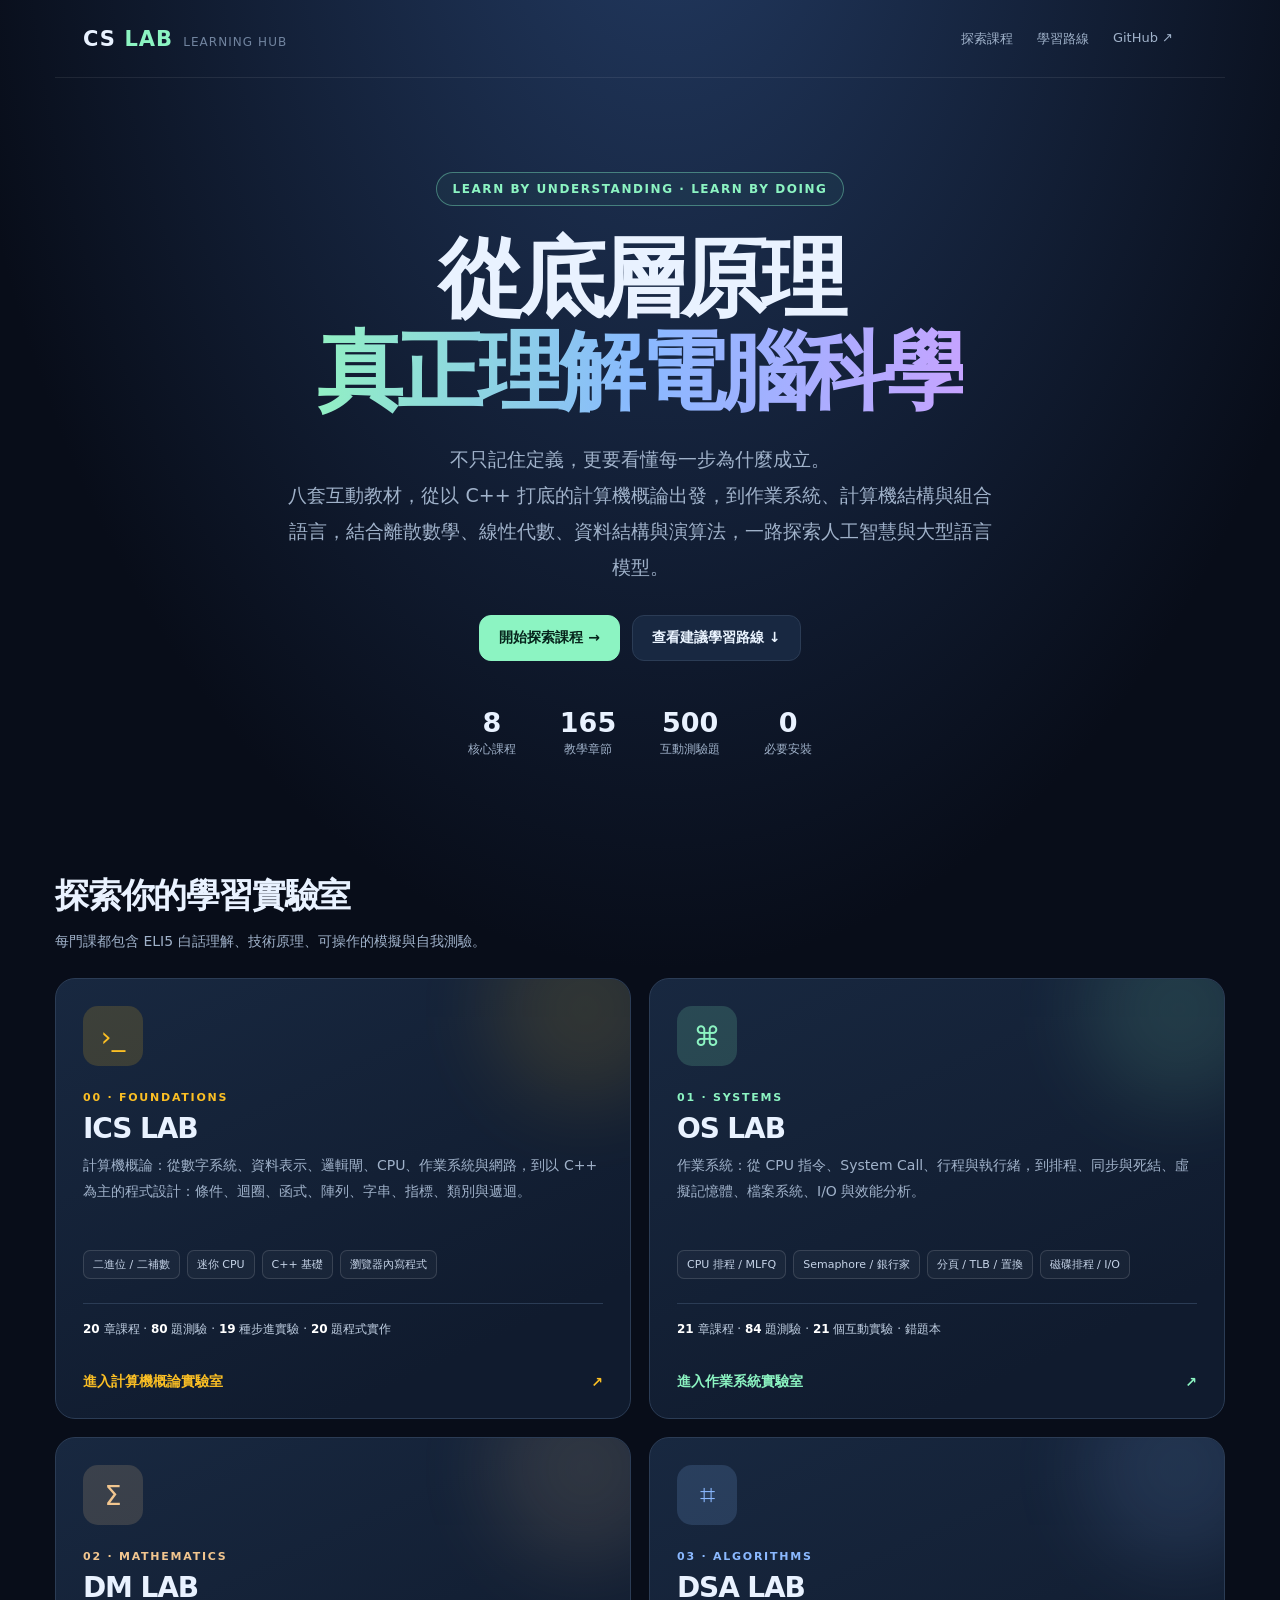
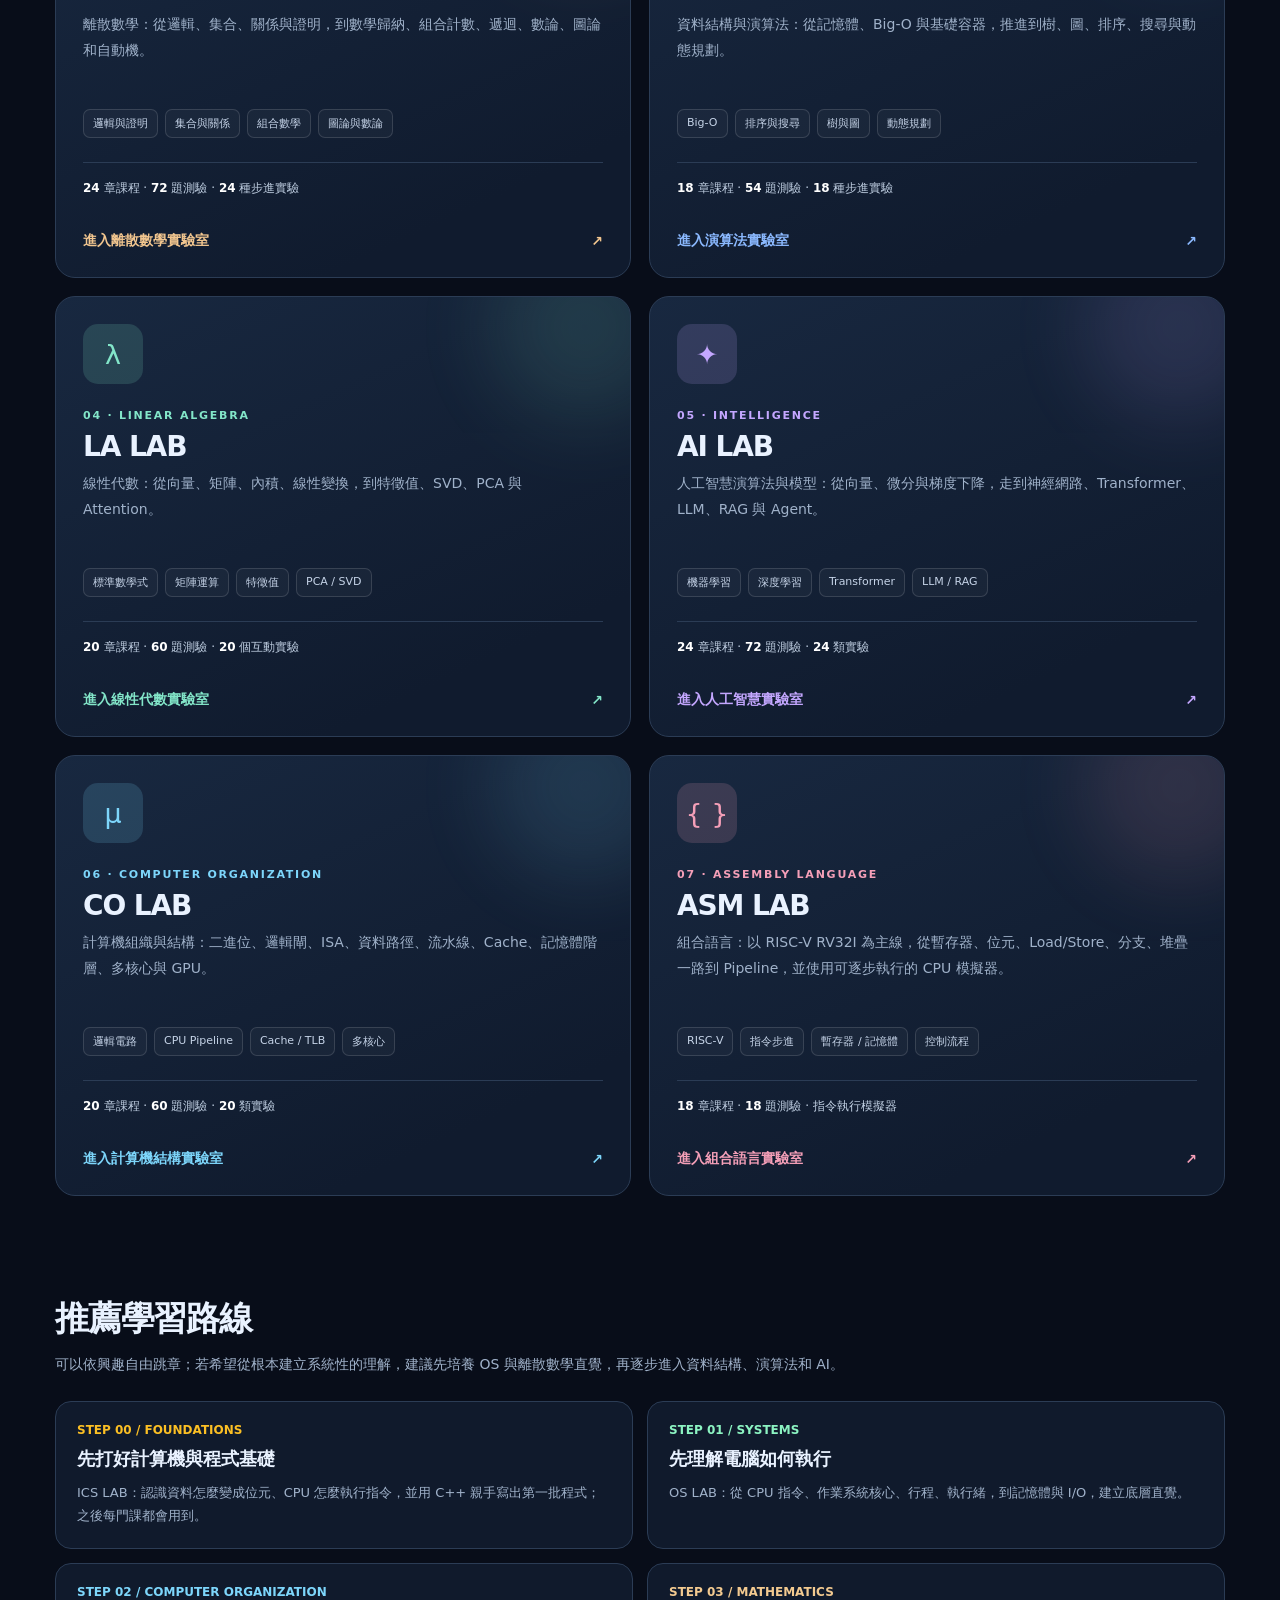
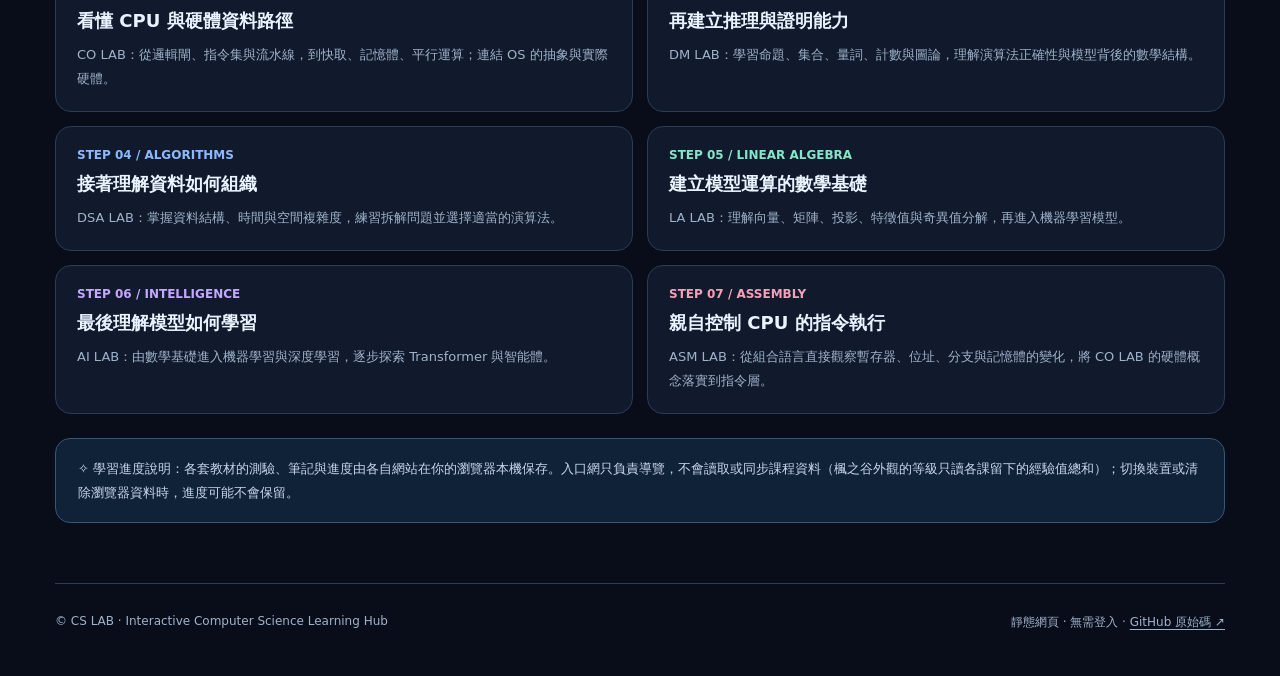
==== commit 7cbb9702: "Add ICS LAB (計算機概論), a C++-first intro course with 20 chapters, 19 step labs and 20 coding problems " ====
--- a/index.html
+++ b/index.html
@@ -3,5 +3,5 @@
 <html lang="zh-Hant" data-scene="login"><head><meta charset="utf-8"/><meta content="width=device-width,initial-scale=1,viewport-fit=cover" name="viewport"/><meta content="#080e1c" name="theme-color"/><meta content="CS LAB 七大繁體中文互動教材：作業系統、計算機結構、離散數學、線性代數、資料結構與演算法、AI 模型。" name="description"/><title>CS LAB｜七大資工互動學習實驗室</title><link rel="icon" href="data:image/svg+xml,%3Csvg xmlns=%27http://www.w3.org/2000/svg%27 viewBox=%270 0 64 64%27%3E%3Crect width=%2764%27 height=%2764%27 rx=%2714%27 fill=%27%238cf4c2%27/%3E%3Ctext x=%2732%27 y=%2743%27 font-size=%2726%27 text-anchor=%27middle%27 font-family=%27monospace%27 font-weight=%27700%27 fill=%27%23080d19%27%3ECS%3C/text%3E%3C/svg%3E"/><style>
 :root{color-scheme:dark;--bg:#080d19;--panel:#101b2e;--panel2:#15243a;--text:#e9f2ff;--muted:#a0b2ca;--line:#2b3c55;--green:#8cf4c2;--blue:#8bb9ff;--violet:#c4a7ff}*{box-sizing:border-box}html{scroll-behavior:smooth}body{margin:0;font-family:Inter,ui-sans-serif,-apple-system,BlinkMacSystemFont,"Noto Sans TC",system-ui,sans-serif;background:radial-gradient(ellipse 75% 40% at 52% -5%,#233b63 0%,transparent 75%),var(--bg);color:var(--text)}a{color:inherit;text-decoration:none}button{font:inherit}a:focus-visible,button:focus-visible{outline:3px solid var(--green);outline-offset:4px}.wrap{max-width:1170px;margin:auto;padding:0 28px}.top{height:78px;border-bottom:1px solid #ffffff14;display:flex;align-items:center;justify-content:space-between}.brand{font-size:21px;font-weight:850;letter-spacing:.05em}.brand em{color:var(--green);font-style:normal}.topnav{display:flex;gap:24px;font-size:13px;color:var(--muted)}.topnav a:hover{color:white}.hero{text-align:center;padding:94px 0 65px}.eyebrow{display:inline-flex;border:1px solid #7fecc06b;border-radius:99px;color:var(--green);padding:9px 16px;font-size:12px;font-weight:750;letter-spacing:.13em;background:#79efb90b}.hero h1{font-size:clamp(43px,7vw,86px);line-height:1.08;letter-spacing:-.06em;margin:26px 0 23px}.hero h1 span{background:linear-gradient(95deg,#92f1c3,#89b9ff,#c6a3ff);background-clip:text;-webkit-background-clip:text;color:transparent}.hero p{color:var(--muted);font-size:clamp(15px,2vw,19px);line-height:1.9;max-width:720px;margin:0 auto}.actions{display:flex;justify-content:center;gap:12px;margin-top:30px;flex-wrap:wrap}.btn{border:1px solid var(--line);background:#182841;color:#eaf4ff;padding:13px 19px;border-radius:12px;display:inline-flex;gap:9px;align-items:center;font-weight:700;font-size:14px;transition:.2s}.btn:hover{transform:translateY(-2px);border-color:#90eec0}.btn.primary{background:var(--green);color:#06231b;border-color:var(--green)}.statbar{display:flex;justify-content:center;gap:44px;margin:46px auto 0;flex-wrap:wrap}.stat{text-align:center}.stat strong{display:block;font-size:27px}.stat small{color:var(--muted);font-size:12px}.section{padding:50px 0}.section-head{display:flex;align-items:end;justify-content:space-between;gap:16px;margin-bottom:24px}.section h2{font-size:clamp(24px,3vw,34px);margin:0 0 10px;letter-spacing:-.035em}.section .sub{color:var(--muted);font-size:14px;line-height:1.8;margin:0}.cards{display:grid;grid-template-columns:repeat(2,minmax(0,1fr));gap:18px}.card{min-width:0;border:1px solid var(--line);background:linear-gradient(155deg,#182840 0%,#101b2e 80%);border-radius:20px;padding:27px;display:flex;flex-direction:column;position:relative;overflow:hidden;transition:transform .2s,border-color .2s}.card:hover{transform:translateY(-5px);border-color:#9ac1fa}.card:before{content:"";position:absolute;right:-50px;top:-65px;width:190px;height:190px;border-radius:50%;filter:blur(40px);opacity:.12;background:var(--accent)}.card .icon{width:60px;height:60px;border-radius:15px;background:color-mix(in srgb,var(--accent) 16%,transparent);color:var(--accent);display:grid;place-items:center;font-size:27px;margin-bottom:25px}.kicker{font-size:11px;color:var(--accent);font-weight:850;letter-spacing:.16em}.card h3{font-size:28px;letter-spacing:-.04em;margin:8px 0}.card p{color:var(--muted);font-size:14px;line-height:1.85;min-height:79px;margin:0 0 18px}.chips{display:flex;flex-wrap:wrap;gap:7px;margin:0 0 24px}.chips span{border:1px solid #ffffff22;background:#ffffff08;border-radius:7px;padding:6px 9px;color:#c5d3e7;font-size:11px}.card .meta{font-size:12px;color:#c1d0e3;padding:17px 0;border-top:1px solid var(--line);margin-top:auto}.card .meta strong{color:white}.card .launch{display:flex;justify-content:space-between;align-items:center;padding-top:18px;color:var(--accent);font-weight:800;font-size:14px}.os{--accent:#8cf4c2}.dsa{--accent:#8bb9ff}.ai{--accent:#c4a7ff}.dm{--accent:#f2c68f}.path{display:grid;grid-template-columns:repeat(2,1fr);gap:14px}.step{border:1px solid var(--line);background:#101a2c;border-radius:16px;padding:21px}.step .n{font-size:12px;font-weight:900;color:var(--green)}.step h3{margin:10px 0;font-size:18px}.step p{margin:0;color:var(--muted);font-size:13px;line-height:1.8}.notice{margin:24px 0 10px;border:1px solid #365775;background:#102238;border-radius:15px;padding:18px 22px;color:#c6d7eb;line-height:1.8;font-size:13px}.foot{border-top:1px solid var(--line);padding:30px 0 45px;display:flex;justify-content:space-between;gap:16px;color:var(--muted);font-size:12px}.foot a{text-decoration:underline;text-underline-offset:3px}@media(max-width:850px){.cards{grid-template-columns:1fr}.card p{min-height:0}.path{grid-template-columns:1fr}.hero{padding-top:68px}.statbar{gap:26px}}@media(max-width:520px){.wrap{padding:0 18px}.top{height:67px}.topnav{gap:13px;font-size:12px}.hero{padding:61px 0 36px}.hero h1{font-size:46px}.hero p{font-size:14px}.statbar{gap:22px}.stat strong{font-size:23px}.section{padding:36px 0}.card{padding:23px}.foot{flex-direction:column}}
 
-.la{--accent:#83e6c9}.co{--accent:#7dd6fb}.asm{--accent:#f59fb8}@media(prefers-reduced-motion:reduce){html{scroll-behavior:auto}*{transition:none!important}}.card.co .icon{color:#7dd6fb}.card.co:hover{border-color:#7dd6fb}
-</style><link rel="stylesheet" href="shared/skin-maple.css"/><script>try{if(localStorage.getItem('cslab.skin')!=='classic'&&localStorage.getItem('cslab.art')==='1')document.documentElement.dataset.skin='maple'}catch(e){}</script></head><body class="portal"><header class="wrap top"><a class="brand" href="./">CS <em>LAB</em><span style="color:#71849f;font-weight:500;font-size:12px;margin-left:10px">LEARNING HUB</span></a><nav aria-label="主要導覽" class="topnav"><a href="#courses">探索課程</a><a href="#roadmap">學習路線</a><a href="https://github.com/duicn187532/os-lab" rel="noopener" target="_blank">GitHub ↗</a><span data-skin-slot=""></span></nav></header><main class="portal-main"><div class="wrap hero"><div class="eyebrow">LEARN BY UNDERSTANDING · LEARN BY DOING</div><h1>從底層原理<br/><span>真正理解電腦科學</span></h1><p>不只記住定義，更要看懂每一步為什麼成立。<br/>七套互動教材，從作業系統、計算機結構與組合語言，結合離散數學、線性代數、資料結構與演算法，一路探索人工智慧與大型語言模型。</p><div class="actions"><a class="btn primary" href="#courses">開始探索課程 →</a><a class="btn" href="#roadmap">查看建議學習路線 ↓</a></div><div class="statbar"><div class="stat"><strong>7</strong><small>核心課程</small></div><div class="stat"><strong>145</strong><small>教學章節</small></div><div class="stat"><strong>420</strong><small>互動測驗題</small></div><div class="stat"><strong>0</strong><small>必要安裝</small></div></div></div><section class="wrap section" id="courses"><div class="section-head"><div><h2>探索你的學習實驗室</h2><p class="sub">每門課都包含 ELI5 白話理解、技術原理、可操作的模擬與自我測驗。</p></div></div><div class="cards"><a class="card os" href="./os/"><div aria-hidden="true" class="icon">⌘</div><div class="kicker">01 · SYSTEMS</div><h3>OS LAB</h3><p>作業系統：從 CPU 指令、System Call、行程與執行緒，到排程、同步與死結、虛擬記憶體、檔案系統、I/O 與效能分析。</p><div class="chips"><span>CPU 排程 / MLFQ</span><span>Semaphore / 銀行家</span><span>分頁 / TLB / 置換</span><span>磁碟排程 / I/O</span></div><div class="meta"><strong>21</strong> 章課程 · <strong>84</strong> 題測驗 · <strong>21</strong> 個互動實驗 · 錯題本</div><div class="launch">進入作業系統實驗室 <span>↗</span></div></a><a class="card dm" href="./dm/"><div aria-hidden="true" class="icon">Σ</div><div class="kicker">02 · MATHEMATICS</div><h3>DM LAB</h3><p>離散數學：從邏輯、集合、關係與證明，到數學歸納、組合計數、遞迴、數論、圖論和自動機。</p><div class="chips"><span>邏輯與證明</span><span>集合與關係</span><span>組合數學</span><span>圖論與數論</span></div><div class="meta"><strong>24</strong> 章課程 · <strong>72</strong> 題測驗 · <strong>24</strong> 種步進實驗</div><div class="launch">進入離散數學實驗室 <span>↗</span></div></a><a class="card dsa" href="./dsa/"><div aria-hidden="true" class="icon">⌗</div><div class="kicker">03 · ALGORITHMS</div><h3>DSA LAB</h3><p>資料結構與演算法：從記憶體、Big-O 與基礎容器，推進到樹、圖、排序、搜尋與動態規劃。</p><div class="chips"><span>Big-O</span><span>排序與搜尋</span><span>樹與圖</span><span>動態規劃</span></div><div class="meta"><strong>18</strong> 章課程 · <strong>54</strong> 題測驗 · <strong>18</strong> 種步進實驗</div><div class="launch">進入演算法實驗室 <span>↗</span></div></a><a class="card la" href="./la/"><div aria-hidden="true" class="icon">λ</div><div class="kicker">04 · LINEAR ALGEBRA</div><h3>LA LAB</h3><p>線性代數：從向量、矩陣、內積、線性變換，到特徵值、SVD、PCA 與 Attention。</p><div class="chips"><span>標準數學式</span><span>矩陣運算</span><span>特徵值</span><span>PCA / SVD</span></div><div class="meta"><strong>20</strong> 章課程 · <strong>60</strong> 題測驗 · <strong>20</strong> 個互動實驗</div><div class="launch">進入線性代數實驗室 <span>↗</span></div></a><a class="card ai" href="./ai/"><div aria-hidden="true" class="icon">✦</div><div class="kicker">05 · INTELLIGENCE</div><h3>AI LAB</h3><p>人工智慧演算法與模型：從向量、微分與梯度下降，走到神經網路、Transformer、LLM、RAG 與 Agent。</p><div class="chips"><span>機器學習</span><span>深度學習</span><span>Transformer</span><span>LLM / RAG</span></div><div class="meta"><strong>24</strong> 章課程 · <strong>72</strong> 題測驗 · <strong>24</strong> 類實驗</div><div class="launch">進入人工智慧實驗室 <span>↗</span></div></a><a class="card co" href="./co/"><div aria-hidden="true" class="icon">μ</div><div class="kicker">06 · COMPUTER ORGANIZATION</div><h3>CO LAB</h3><p>計算機組織與結構：二進位、邏輯閘、ISA、資料路徑、流水線、Cache、記憶體階層、多核心與 GPU。</p><div class="chips"><span>邏輯電路</span><span>CPU Pipeline</span><span>Cache / TLB</span><span>多核心</span></div><div class="meta"><strong>20</strong> 章課程 · <strong>60</strong> 題測驗 · <strong>20</strong> 類實驗</div><div class="launch">進入計算機結構實驗室 <span>↗</span></div></a><a class="card asm" href="./asm/"><div aria-hidden="true" class="icon">{ }</div><div class="kicker">07 · ASSEMBLY LANGUAGE</div><h3>ASM LAB</h3><p>組合語言：以 RISC-V RV32I 為主線，從暫存器、位元、Load/Store、分支、堆疊一路到 Pipeline，並使用可逐步執行的 CPU 模擬器。</p><div class="chips"><span>RISC-V</span><span>指令步進</span><span>暫存器 / 記憶體</span><span>控制流程</span></div><div class="meta"><strong>18</strong> 章課程 · <strong>18</strong> 題測驗 · 指令執行模擬器</div><div class="launch">進入組合語言實驗室 <span>↗</span></div></a></div></section><section class="wrap section" id="roadmap"><h2>推薦學習路線</h2><p class="sub">可以依興趣自由跳章；若希望從根本建立系統性的理解，建議先培養 OS 與離散數學直覺，再逐步進入資料結構、演算法和 AI。</p><div class="path" style="margin-top:23px"><div class="step"><div class="n">STEP 01 / SYSTEMS</div><h3>先理解電腦如何執行</h3><p>OS LAB：從 CPU 指令、作業系統核心、行程、執行緒，到記憶體與 I/O，建立底層直覺。</p></div><div class="step"><div class="n" style="color:#7dd6fb">STEP 02 / COMPUTER ORGANIZATION</div><h3>看懂 CPU 與硬體資料路徑</h3><p>CO LAB：從邏輯閘、指令集與流水線，到快取、記憶體、平行運算；連結 OS 的抽象與實際硬體。</p></div><div class="step"><div class="n" style="color:#f3ca90">STEP 03 / MATHEMATICS</div><h3>再建立推理與證明能力</h3><p>DM LAB：學習命題、集合、量詞、計數與圖論，理解演算法正確性與模型背後的數學結構。</p></div><div class="step"><div class="n" style="color:var(--blue)">STEP 04 / ALGORITHMS</div><h3>接著理解資料如何組織</h3><p>DSA LAB：掌握資料結構、時間與空間複雜度，練習拆解問題並選擇適當的演算法。</p></div><div class="step"><div class="n" style="color:#83e6c9">STEP 05 / LINEAR ALGEBRA</div><h3>建立模型運算的數學基礎</h3><p>LA LAB：理解向量、矩陣、投影、特徵值與奇異值分解，再進入機器學習模型。</p></div><div class="step"><div class="n" style="color:var(--violet)">STEP 06 / INTELLIGENCE</div><h3>最後理解模型如何學習</h3><p>AI LAB：由數學基礎進入機器學習與深度學習，逐步探索 Transformer 與智能體。</p></div><div class="step"><div class="n" style="color:#f59fb8">STEP 07 / ASSEMBLY</div><h3>親自控制 CPU 的指令執行</h3><p>ASM LAB：從組合語言直接觀察暫存器、位址、分支與記憶體的變化，將 CO LAB 的硬體概念落實到指令層。</p></div></div><div class="notice">✧ 學習進度說明：各套教材的測驗、筆記與進度由各自網站在你的瀏覽器本機保存。入口網只負責導覽，不會讀取或同步課程資料（楓之谷外觀的等級只讀各課留下的經驗值總和）；切換裝置或清除瀏覽器資料時，進度可能不會保留。</div></section></main><footer class="wrap foot"><span>© CS LAB · Interactive Computer Science Learning Hub</span><span>靜態網頁 · 無需登入 · <a href="https://github.com/duicn187532/os-lab" rel="noopener" target="_blank">GitHub 原始碼 ↗</a></span></footer><script src="shared/cslab-skin.js"></script><script src="shared/cslab-game.js"></script></body></html>+.la{--accent:#83e6c9}.co{--accent:#7dd6fb}.asm{--accent:#f59fb8}.ics{--accent:#fbbf24}@media(prefers-reduced-motion:reduce){html{scroll-behavior:auto}*{transition:none!important}}.card.co .icon{color:#7dd6fb}.card.co:hover{border-color:#7dd6fb}
+</style><link rel="stylesheet" href="shared/skin-maple.css"/><script>try{if(localStorage.getItem('cslab.skin')!=='classic'&&localStorage.getItem('cslab.art')==='1')document.documentElement.dataset.skin='maple'}catch(e){}</script></head><body class="portal"><header class="wrap top"><a class="brand" href="./">CS <em>LAB</em><span style="color:#71849f;font-weight:500;font-size:12px;margin-left:10px">LEARNING HUB</span></a><nav aria-label="主要導覽" class="topnav"><a href="#courses">探索課程</a><a href="#roadmap">學習路線</a><a href="https://github.com/duicn187532/os-lab" rel="noopener" target="_blank">GitHub ↗</a><span data-skin-slot=""></span></nav></header><main class="portal-main"><div class="wrap hero"><div class="eyebrow">LEARN BY UNDERSTANDING · LEARN BY DOING</div><h1>從底層原理<br/><span>真正理解電腦科學</span></h1><p>不只記住定義，更要看懂每一步為什麼成立。<br/>八套互動教材，從以 C++ 打底的計算機概論出發，到作業系統、計算機結構與組合語言，結合離散數學、線性代數、資料結構與演算法，一路探索人工智慧與大型語言模型。</p><div class="actions"><a class="btn primary" href="#courses">開始探索課程 →</a><a class="btn" href="#roadmap">查看建議學習路線 ↓</a></div><div class="statbar"><div class="stat"><strong>8</strong><small>核心課程</small></div><div class="stat"><strong>165</strong><small>教學章節</small></div><div class="stat"><strong>500</strong><small>互動測驗題</small></div><div class="stat"><strong>0</strong><small>必要安裝</small></div></div></div><section class="wrap section" id="courses"><div class="section-head"><div><h2>探索你的學習實驗室</h2><p class="sub">每門課都包含 ELI5 白話理解、技術原理、可操作的模擬與自我測驗。</p></div></div><div class="cards"><a class="card ics" href="./ics/"><div aria-hidden="true" class="icon">›_</div><div class="kicker">00 · FOUNDATIONS</div><h3>ICS LAB</h3><p>計算機概論：從數字系統、資料表示、邏輯閘、CPU、作業系統與網路，到以 C++ 為主的程式設計：條件、迴圈、函式、陣列、字串、指標、類別與遞迴。</p><div class="chips"><span>二進位 / 二補數</span><span>迷你 CPU</span><span>C++ 基礎</span><span>瀏覽器內寫程式</span></div><div class="meta"><strong>20</strong> 章課程 · <strong>80</strong> 題測驗 · <strong>19</strong> 種步進實驗 · <strong>20</strong> 題程式實作</div><div class="launch">進入計算機概論實驗室 <span>↗</span></div></a><a class="card os" href="./os/"><div aria-hidden="true" class="icon">⌘</div><div class="kicker">01 · SYSTEMS</div><h3>OS LAB</h3><p>作業系統：從 CPU 指令、System Call、行程與執行緒，到排程、同步與死結、虛擬記憶體、檔案系統、I/O 與效能分析。</p><div class="chips"><span>CPU 排程 / MLFQ</span><span>Semaphore / 銀行家</span><span>分頁 / TLB / 置換</span><span>磁碟排程 / I/O</span></div><div class="meta"><strong>21</strong> 章課程 · <strong>84</strong> 題測驗 · <strong>21</strong> 個互動實驗 · 錯題本</div><div class="launch">進入作業系統實驗室 <span>↗</span></div></a><a class="card dm" href="./dm/"><div aria-hidden="true" class="icon">Σ</div><div class="kicker">02 · MATHEMATICS</div><h3>DM LAB</h3><p>離散數學：從邏輯、集合、關係與證明，到數學歸納、組合計數、遞迴、數論、圖論和自動機。</p><div class="chips"><span>邏輯與證明</span><span>集合與關係</span><span>組合數學</span><span>圖論與數論</span></div><div class="meta"><strong>24</strong> 章課程 · <strong>72</strong> 題測驗 · <strong>24</strong> 種步進實驗</div><div class="launch">進入離散數學實驗室 <span>↗</span></div></a><a class="card dsa" href="./dsa/"><div aria-hidden="true" class="icon">⌗</div><div class="kicker">03 · ALGORITHMS</div><h3>DSA LAB</h3><p>資料結構與演算法：從記憶體、Big-O 與基礎容器，推進到樹、圖、排序、搜尋與動態規劃。</p><div class="chips"><span>Big-O</span><span>排序與搜尋</span><span>樹與圖</span><span>動態規劃</span></div><div class="meta"><strong>18</strong> 章課程 · <strong>54</strong> 題測驗 · <strong>18</strong> 種步進實驗</div><div class="launch">進入演算法實驗室 <span>↗</span></div></a><a class="card la" href="./la/"><div aria-hidden="true" class="icon">λ</div><div class="kicker">04 · LINEAR ALGEBRA</div><h3>LA LAB</h3><p>線性代數：從向量、矩陣、內積、線性變換，到特徵值、SVD、PCA 與 Attention。</p><div class="chips"><span>標準數學式</span><span>矩陣運算</span><span>特徵值</span><span>PCA / SVD</span></div><div class="meta"><strong>20</strong> 章課程 · <strong>60</strong> 題測驗 · <strong>20</strong> 個互動實驗</div><div class="launch">進入線性代數實驗室 <span>↗</span></div></a><a class="card ai" href="./ai/"><div aria-hidden="true" class="icon">✦</div><div class="kicker">05 · INTELLIGENCE</div><h3>AI LAB</h3><p>人工智慧演算法與模型：從向量、微分與梯度下降，走到神經網路、Transformer、LLM、RAG 與 Agent。</p><div class="chips"><span>機器學習</span><span>深度學習</span><span>Transformer</span><span>LLM / RAG</span></div><div class="meta"><strong>24</strong> 章課程 · <strong>72</strong> 題測驗 · <strong>24</strong> 類實驗</div><div class="launch">進入人工智慧實驗室 <span>↗</span></div></a><a class="card co" href="./co/"><div aria-hidden="true" class="icon">μ</div><div class="kicker">06 · COMPUTER ORGANIZATION</div><h3>CO LAB</h3><p>計算機組織與結構：二進位、邏輯閘、ISA、資料路徑、流水線、Cache、記憶體階層、多核心與 GPU。</p><div class="chips"><span>邏輯電路</span><span>CPU Pipeline</span><span>Cache / TLB</span><span>多核心</span></div><div class="meta"><strong>20</strong> 章課程 · <strong>60</strong> 題測驗 · <strong>20</strong> 類實驗</div><div class="launch">進入計算機結構實驗室 <span>↗</span></div></a><a class="card asm" href="./asm/"><div aria-hidden="true" class="icon">{ }</div><div class="kicker">07 · ASSEMBLY LANGUAGE</div><h3>ASM LAB</h3><p>組合語言：以 RISC-V RV32I 為主線，從暫存器、位元、Load/Store、分支、堆疊一路到 Pipeline，並使用可逐步執行的 CPU 模擬器。</p><div class="chips"><span>RISC-V</span><span>指令步進</span><span>暫存器 / 記憶體</span><span>控制流程</span></div><div class="meta"><strong>18</strong> 章課程 · <strong>18</strong> 題測驗 · 指令執行模擬器</div><div class="launch">進入組合語言實驗室 <span>↗</span></div></a></div></section><section class="wrap section" id="roadmap"><h2>推薦學習路線</h2><p class="sub">可以依興趣自由跳章；若希望從根本建立系統性的理解，建議先培養 OS 與離散數學直覺，再逐步進入資料結構、演算法和 AI。</p><div class="path" style="margin-top:23px"><div class="step"><div class="n" style="color:#fbbf24">STEP 00 / FOUNDATIONS</div><h3>先打好計算機與程式基礎</h3><p>ICS LAB：認識資料怎麼變成位元、CPU 怎麼執行指令，並用 C++ 親手寫出第一批程式；之後每門課都會用到。</p></div><div class="step"><div class="n">STEP 01 / SYSTEMS</div><h3>先理解電腦如何執行</h3><p>OS LAB：從 CPU 指令、作業系統核心、行程、執行緒，到記憶體與 I/O，建立底層直覺。</p></div><div class="step"><div class="n" style="color:#7dd6fb">STEP 02 / COMPUTER ORGANIZATION</div><h3>看懂 CPU 與硬體資料路徑</h3><p>CO LAB：從邏輯閘、指令集與流水線，到快取、記憶體、平行運算；連結 OS 的抽象與實際硬體。</p></div><div class="step"><div class="n" style="color:#f3ca90">STEP 03 / MATHEMATICS</div><h3>再建立推理與證明能力</h3><p>DM LAB：學習命題、集合、量詞、計數與圖論，理解演算法正確性與模型背後的數學結構。</p></div><div class="step"><div class="n" style="color:var(--blue)">STEP 04 / ALGORITHMS</div><h3>接著理解資料如何組織</h3><p>DSA LAB：掌握資料結構、時間與空間複雜度，練習拆解問題並選擇適當的演算法。</p></div><div class="step"><div class="n" style="color:#83e6c9">STEP 05 / LINEAR ALGEBRA</div><h3>建立模型運算的數學基礎</h3><p>LA LAB：理解向量、矩陣、投影、特徵值與奇異值分解，再進入機器學習模型。</p></div><div class="step"><div class="n" style="color:var(--violet)">STEP 06 / INTELLIGENCE</div><h3>最後理解模型如何學習</h3><p>AI LAB：由數學基礎進入機器學習與深度學習，逐步探索 Transformer 與智能體。</p></div><div class="step"><div class="n" style="color:#f59fb8">STEP 07 / ASSEMBLY</div><h3>親自控制 CPU 的指令執行</h3><p>ASM LAB：從組合語言直接觀察暫存器、位址、分支與記憶體的變化，將 CO LAB 的硬體概念落實到指令層。</p></div></div><div class="notice">✧ 學習進度說明：各套教材的測驗、筆記與進度由各自網站在你的瀏覽器本機保存。入口網只負責導覽，不會讀取或同步課程資料（楓之谷外觀的等級只讀各課留下的經驗值總和）；切換裝置或清除瀏覽器資料時，進度可能不會保留。</div></section></main><footer class="wrap foot"><span>© CS LAB · Interactive Computer Science Learning Hub</span><span>靜態網頁 · 無需登入 · <a href="https://github.com/duicn187532/os-lab" rel="noopener" target="_blank">GitHub 原始碼 ↗</a></span></footer><script src="shared/cslab-skin.js"></script><script src="shared/cslab-game.js"></script></body></html>
--- a/shared/skin-maple.css
+++ b/shared/skin-maple.css
@@ -51,16 +51,17 @@
   image-rendering: auto;
 }
 /* 有按鈕列（底部藍帶）的視窗：互動實驗與測驗 */
-:root[data-skin="maple"] :is(.lab, .card.quiz, .card.quiz-done) {
+:root[data-skin="maple"] :is(.lab, .card.quiz, .card.quiz-done, .card.challenge) {
   position: relative;
   border-width: 28px 22px 58px 24px; border-image: url("../../self-research/assets/maple/win9.png") 28 22 58 24 fill / 28px 22px 58px 24px stretch repeat;
 }
-:root[data-skin="maple"] :is(.lab, .card.quiz, .card.quiz-done)::after {
+:root[data-skin="maple"] :is(.lab, .card.quiz, .card.quiz-done, .card.challenge)::after {
   position: absolute; left: -10px; bottom: -46px; line-height: 20px;
   font-size: 12px; font-weight: 900; letter-spacing: 0.06em; color: #ffffff; text-shadow: var(--outline);
 }
 :root[data-skin="maple"] .lab::after { content: "INTERACTIVE LAB"; }
-:root[data-skin="maple"] :is(.card.quiz, .card.quiz-done)::after { content: "QUEST CHALLENGE"; }
+:root[data-skin="maple"] :is(.card.quiz, .card.quiz-done, .card.challenge)::after { content: "QUEST CHALLENGE"; }
+:root[data-skin="maple"] .card.challenge::after { content: "MONSTER CHALLENGE"; }
 :root[data-skin="maple"] .card { padding: 4px 12px 8px; margin: 14px 0; }
 :root[data-skin="maple"] .card h2 { font-size: 19px; }
 :root[data-skin="maple"] .label { color: #1c2b44 !important; padding-bottom: 6px; border-bottom: 2px solid #c9302c; }
@@ -219,11 +220,12 @@
 :root[data-skin="maple"] .tabs a[aria-selected="true"] { border-image-source: url("../../self-research/assets/maple/bt-orange-normal.png"); background: none; color: #ffffff; outline: 0; text-shadow: -1px 0 #8a3c00, 1px 0 #8a3c00, 0 -1px #8a3c00, 0 1px #8a3c00; }
 :root[data-skin="maple"] .tabs a.complete::after { color: #c8ff7a; }
 /* ELI5：NPC 導讀對話。cslab-skin.js 放入 NPC 之後才有左側肖像欄 */
-:root[data-skin="maple"] .card:is(.analogy, .quiz, .quiz-done):has(.npc-portrait) { position: relative; min-height: 232px; border-width: 28px 22px 58px 150px; border-image: url("../../self-research/assets/maple/dlg9.png") 28 22 58 150 fill / 28px 22px 58px 150px stretch repeat; }
+:root[data-skin="maple"] .card:is(.analogy, .goals, .quiz, .quiz-done, .challenge, .code-brief):has(.npc-portrait) { position: relative; min-height: 232px; border-width: 28px 22px 58px 150px; border-image: url("../../self-research/assets/maple/dlg9.png") 28 22 58 150 fill / 28px 22px 58px 150px stretch repeat; }
 :root[data-skin="maple"] .card.analogy:has(.npc-portrait) { min-height: 232px; }
-:root[data-skin="maple"] .card.analogy::after { content: "NPC GUIDE"; position: absolute; left: -10px; bottom: -46px; line-height: 20px; font-size: 12px; font-weight: 900; letter-spacing: 0.06em; color: #ffffff; text-shadow: var(--outline); }
-:root[data-skin="maple"] .card.analogy:not(:has(.npc-portrait))::after { content: none; }
-:root[data-skin="maple"] .card:is(.analogy, .quiz, .quiz-done):has(.npc-portrait)::after { left: -136px; }
+:root[data-skin="maple"] .card:is(.analogy, .goals):has(.npc-portrait)::after { content: "NPC GUIDE"; position: absolute; left: -10px; bottom: -46px; line-height: 20px; font-size: 12px; font-weight: 900; letter-spacing: 0.06em; color: #ffffff; text-shadow: var(--outline); }
+:root[data-skin="maple"] .card.goals:has(.npc-portrait)::after { content: "QUEST INFO"; }
+:root[data-skin="maple"] .card.code-brief:has(.npc-portrait)::after { content: "QUEST INFO"; position: absolute; bottom: -46px; line-height: 20px; font-size: 12px; font-weight: 900; letter-spacing: 0.06em; color: #ffffff; text-shadow: var(--outline); }
+:root[data-skin="maple"] .card:is(.analogy, .goals, .quiz, .quiz-done, .challenge, .code-brief):has(.npc-portrait)::after { left: -136px; }
 :root[data-skin="maple"] .card.analogy p { font-size: 16.5px; color: #2b2b2b; }
 :root[data-skin="maple"] .npc-portrait {
   display: flex; position: absolute; left: -140px; top: 0; width: 120px; min-height: 140px;
@@ -442,6 +444,33 @@
 :root[data-skin="maple"] .perch-walk { right: 16px; width: 170px; height: 1px; }
 :root[data-skin="maple"] .walker { position: absolute; left: 0; bottom: 0; }
 :root[data-skin="maple"] .perch-walk .stander { position: absolute; right: 0; bottom: 0; }
+/* 迎戰的怪物站在視窗右上，面向左邊的隊伍 */
+:root[data-skin="maple"] .perch-foe { right: 18px; }
+/* 頁尾換章按鈕：隊伍站在「上一章」上，章節完成後「下一章」上方出現傳送門 */
+:root[data-skin="maple"] .pager:has(> .perch) { position: relative; margin-top: calc(var(--perch-h, 90) * 1px); }
+:root[data-skin="maple"] .pager > .perch { left: 10px; bottom: calc(100% - 22px); }
+:root[data-skin="maple"] .pager .pg-portal { display: none; position: absolute; left: 75%; bottom: calc(100% - 30px); transform: translateX(-50%) scale(0.6); transform-origin: 50% 100%; pointer-events: none; }
+:root[data-skin="maple"] .pager.is-clear .pg-portal { display: block; }
+/* 測驗視窗上緣是戰場 */
+:root[data-skin="maple"] .card.has-arena { position: relative; margin-top: calc(var(--perch-h, 90) * 1px + 6px); }
+/* 課程首頁：隊伍站在 NPC 對話框右上，下一個任務的怪物在「你的進度」上巡邏 */
+:root[data-skin="maple"] .hero:has(> .perch) { position: relative; margin-top: calc(var(--perch-h, 90) * 1px + 4px); }
+:root[data-skin="maple"] .hero > .perch-party { left: auto; right: 16px; }
+:root[data-skin="maple"] .home-grid:has(.perch) { margin-top: calc(var(--perch-h, 60) * 1px + 8px); }
+:root[data-skin="maple"] .progress-card:has(> .perch) { position: relative; }
+/* 入口網：隊伍站在卷軸上（與 self-research 書架同位置），怪物在標題木牌上 */
+:root[data-skin="maple"] .portal .hero:has(> .perch) { position: relative; margin-top: max(34px, calc(var(--perch-h, 90) * 1px - 40px)); }
+:root[data-skin="maple"] .portal .hero > .perch { left: 40px; right: auto; bottom: calc(100% + 75px); }
+:root[data-skin="maple"] .portal :is(.section-head h2, #roadmap > h2):has(> .perch) { position: relative; }
+:root[data-skin="maple"] .portal :is(.section-head h2, #roadmap > h2) > .perch { bottom: calc(100% + 2px); }
+:root[data-skin="maple"] .portal .section:has(h2 > .perch) { padding-top: 96px; }
+/* 頭上浮出的字：MISS 與被打到的心 */
+:root[data-skin="maple"] :is(.fx-miss, .fx-ouch) {
+  position: absolute; z-index: 3; left: 50%; bottom: 46px; transform: translateX(-50%); white-space: nowrap; pointer-events: none;
+  font-size: 16px; font-weight: 900; text-shadow: var(--outline); animation: exp-rise 1.3s ease-out forwards;
+}
+:root[data-skin="maple"] .fx-miss { color: #ffffff; letter-spacing: 0.08em; }
+:root[data-skin="maple"] .fx-ouch { color: #ff5a7a; }
 :root[data-skin="maple"] .perch.is-down { animation: perch-fade 1.3s ease-in forwards; }
 @keyframes perch-fade { 0%, 65% { opacity: 1; } 100% { opacity: 0; } }
 :root[data-skin="maple"] .exp-pop {
@@ -471,8 +500,41 @@
 :root[data-skin="maple"] .bt-say { flex-basis: 100%; margin: 0; min-height: 1.4em; font-size: 13px; color: #ffe39a; }
 :root[data-skin="maple"] .bt-bar.is-over .bt-foe { color: #c8ff7a; }
 :root[data-skin="maple"] .bt-bar.is-win .bt-hp { display: none; }
-:root[data-skin="maple"] .card.quiz.is-struck { animation: struck 0.35s ease-out; }
+:root[data-skin="maple"] :is(.card.quiz, .card.challenge, .lab.code-lab).is-struck { animation: struck 0.35s ease-out; }
 @keyframes struck { 0%, 100% { transform: none; } 20% { transform: translateX(-5px); } 40% { transform: translateX(5px); } 60% { transform: translateX(-3px); } 80% { transform: translateX(2px); } }
+
+/* ---------- 互動挑戰：怪物挑戰（卡片上的怪物與 HP 條由 cslab-game.js 放上） ---------- */
+:root[data-skin="maple"] .bt-bar[data-tier="challenge"] .bt-tier { background: #1d6fb8; }
+:root[data-skin="maple"] .challenge .ch-label { position: absolute; width: 1px; height: 1px; overflow: hidden; clip-path: inset(50%); white-space: nowrap; }
+:root[data-skin="maple"] .challenge .ch-head .label::before { content: "⚔ 怪物挑戰"; content: "⚔ 怪物挑戰" / ""; }
+:root[data-skin="maple"] .challenge .tag.ch-kind { border-radius: 2px; background: #335577; color: #ffffff; }
+:root[data-skin="maple"] .ch-title { color: #1c2b44; }
+:root[data-skin="maple"] .ch-task, :root[data-skin="maple"] .ch-goal { color: #2b2b2b; }
+:root[data-skin="maple"] .ch-rounds i { border-radius: 0; background: #c7ced6; }
+:root[data-skin="maple"] .ch-rounds i.on { background: #5ad04a; }
+:root[data-skin="maple"] .ch-rounds i.cur { background: #ffb21e; }
+:root[data-skin="maple"] .ch-hints { border-radius: 2px; background: #fff6d8; border: 1px solid #d9c27a; color: #2b2b2b; }
+:root[data-skin="maple"] .ch-explain { border-radius: 2px; background: #f4f1e4; border-color: #b9b9a4; color: #2b2b2b; }
+:root[data-skin="maple"] .ch-claim { border-radius: 2px; background: #eeeedd; color: #1c2b44; }
+:root[data-skin="maple"] .ch-toggle[aria-pressed="true"] { border-image-source: url("../../self-research/assets/maple/bt-orange-normal.png"); color: #ffffff; }
+
+/* ---------- 程式實作：任務 NPC 在題目對話框（CODING QUEST），編輯器視窗上緣是戰場（cslab-game.js）：
+   怪物 HP＝測資數，每通過一筆打掉一格，全部通過才倒下 ---------- */
+:root[data-skin="maple"] .lab.code-lab::after { content: "CODING QUEST"; }
+:root[data-skin="maple"] .lab.has-arena { position: relative; margin-top: calc(var(--perch-h, 90) * 1px + 6px); }
+:root[data-skin="maple"] .bt-bar[data-tier="code"] .bt-tier { background: #b8621d; }
+:root[data-skin="maple"] .code-title { color: #1c2b44; }
+:root[data-skin="maple"] :is(.code-task, .code-io p) { color: #2b2b2b; }
+:root[data-skin="maple"] .ed { border-radius: 0; border: 1px solid #1d3550; }
+:root[data-skin="maple"] .ed .ed-input { background: transparent; border: 0; box-shadow: none; color: transparent; }
+:root[data-skin="maple"] .ed .ed-input:focus { outline: none; }
+:root[data-skin="maple"] .ed:focus-within { border-color: #ffb21e; box-shadow: 0 0 0 2px #ffb21e; }
+:root[data-skin="maple"] .code-pre { border-radius: 0; border: 1px solid #1d3550; }
+:root[data-skin="maple"] .code-case { border-radius: 2px; background: #ffffff; }
+:root[data-skin="maple"] :is(.code-sample, .code-iox, .code-case) pre { border-radius: 0; background: #f6f6ee; border-color: #b9b9a4; }
+:root[data-skin="maple"] .code-hints p { border-radius: 2px; background: #fff6d8; border: 1px solid #d9c27a; color: #2b2b2b; }
+:root[data-skin="maple"] .code-explain { border-radius: 2px; background: #f4f1e4; border-color: #b9b9a4; color: #2b2b2b; }
+:root[data-skin="maple"] .code-lab .lab-head { display: none; }
 
 /* ---------- 響應式 ---------- */
 @media (max-width: 900px) {
@@ -487,20 +549,21 @@
     margin-inline: -8px; border-left-width: 14px; border-right-width: 12px;
     border-image-width: 28px 12px 34px 14px;
   }
-  :root[data-skin="maple"] :is(.lab, .card.quiz, .card.quiz-done) { border-image-width: 28px 12px 58px 14px; }
+  :root[data-skin="maple"] :is(.lab, .card.quiz, .card.quiz-done, .card.challenge) { border-image-width: 28px 12px 58px 14px; }
   :root[data-skin="maple"] :is(.card, .lab) { padding: 2px 4px 6px; }
-  :root[data-skin="maple"] .lab::after, :root[data-skin="maple"] :is(.card.quiz, .card.quiz-done, .card.analogy)::after,
-  :root[data-skin="maple"] .card:is(.analogy, .quiz, .quiz-done):has(.npc-portrait)::after { left: -2px; }
+  :root[data-skin="maple"] .lab::after, :root[data-skin="maple"] :is(.card.quiz, .card.quiz-done, .card.challenge, .card.analogy)::after,
+  :root[data-skin="maple"] .card:is(.analogy, .goals, .quiz, .quiz-done, .challenge, .code-brief):has(.npc-portrait)::after { left: -2px; }
   /* 手機沒有肖像欄：NPC 站在對話框上緣，名牌在旁邊（SKILL.md「Phone」） */
-  :root[data-skin="maple"] :is(.hero, .card.analogy, .card.quiz, .card.quiz-done):has(.npc-portrait) {
-    min-height: 0; margin-top: 84px; border-width: 28px 12px 58px 14px;
+  :root[data-skin="maple"] :is(.hero, .card.analogy, .card.goals, .card.quiz, .card.quiz-done, .card.challenge, .card.code-brief):has(.npc-portrait) {
+    min-height: 0; margin-top: 108px; border-width: 28px 12px 58px 14px;
     border-image: url("../../self-research/assets/maple/win9.png") 28 22 58 24 fill / 28px 12px 58px 14px stretch repeat;
   }
   :root[data-skin="maple"] .hero:has(.npc-portrait) { border-bottom-width: 34px; border-image: url("../../self-research/assets/maple/win9s.png") 28 22 34 24 fill / 28px 12px 34px 14px stretch repeat; }
-  :root[data-skin="maple"] .npc-portrait { left: -4px; top: auto; bottom: calc(100% + 24px); width: auto; min-height: 0; flex-direction: row; align-items: flex-end; gap: 4px; }
+  /* 手機沒有肖像欄：角色站在對話框上緣，名牌和遊戲裡一樣在角色腳下 */
+  :root[data-skin="maple"] .npc-portrait { left: 0; top: auto; bottom: calc(100% + 22px); width: 96px; min-height: 0; flex-direction: column; align-items: center; gap: 2px; }
   :root[data-skin="maple"] .npc-fig { --maxh: 64; height: 64px; width: auto; min-width: 44px; }
   :root[data-skin="maple"] .npc-name { width: 96px; margin-bottom: 2px; background-size: 96px 19px; }
-  :root[data-skin="maple"] .npc-quest { right: auto; left: 30px; top: -24px; transform: scale(0.6); transform-origin: 0 0; }
+  :root[data-skin="maple"] .npc-quest { right: -14px; top: -20px; transform: scale(0.6); transform-origin: 100% 0; }
   :root[data-skin="maple"] .tabs { margin: 10px -10px 0; padding: 5px 6px; gap: 4px; }
   :root[data-skin="maple"] .tabs a { padding: 5px 2px; }
   :root[data-skin="maple"] .section-title { font-size: 16px; }
@@ -512,6 +575,13 @@
   :root[data-skin="maple"] .portal .top { padding-inline: 12px; }
   :root[data-skin="maple"] .portal .brand span { display: none; }
   :root[data-skin="maple"] .perch-walk { width: 110px; right: 12px; }
+  /* 手機的測驗視窗上緣只放戰場：出題 NPC 收起來，對話框維持全寬 */
+  :root[data-skin="maple"] .card.card.has-arena { margin-top: calc(var(--perch-h, 90) * 1px + 6px); }
+  :root[data-skin="maple"] .card.has-arena > .npc-portrait { display: none; }
+  :root[data-skin="maple"] .content > .hero.hero:has(> .perch) { margin-top: max(108px, calc(var(--perch-h, 90) * 1px + 4px)); }
+  :root[data-skin="maple"] .perch-party { gap: 0; }
+  :root[data-skin="maple"] .perch-foe { right: 8px; }
+  :root[data-skin="maple"] .portal .hero > .perch { left: 14px; bottom: calc(100% + 44px); }
   /* 手機的狀態列：公告疊在底列上方，名字收起來 */
   :root[data-skin="maple"] body.has-hud { padding-bottom: 72px; }
   :root[data-skin="maple"] body.has-hud .side { bottom: 64px; }
@@ -524,7 +594,7 @@
 }
 @media (prefers-reduced-motion: reduce) {
   :root[data-skin="maple"] :is(.course-card, .lab-card):hover { transform: none; }
-  :root[data-skin="maple"] :is(.perch.is-down, .exp-pop, .card.quiz.is-struck) { animation: none; }
+  :root[data-skin="maple"] :is(.perch.is-down, .exp-pop, .fx-miss, .fx-ouch, .card.quiz.is-struck, .card.challenge.is-struck, .lab.code-lab.is-struck) { animation: none; }
   :root[data-skin="maple"] .bt-hp i { transition: none; }
 }
 @media print {
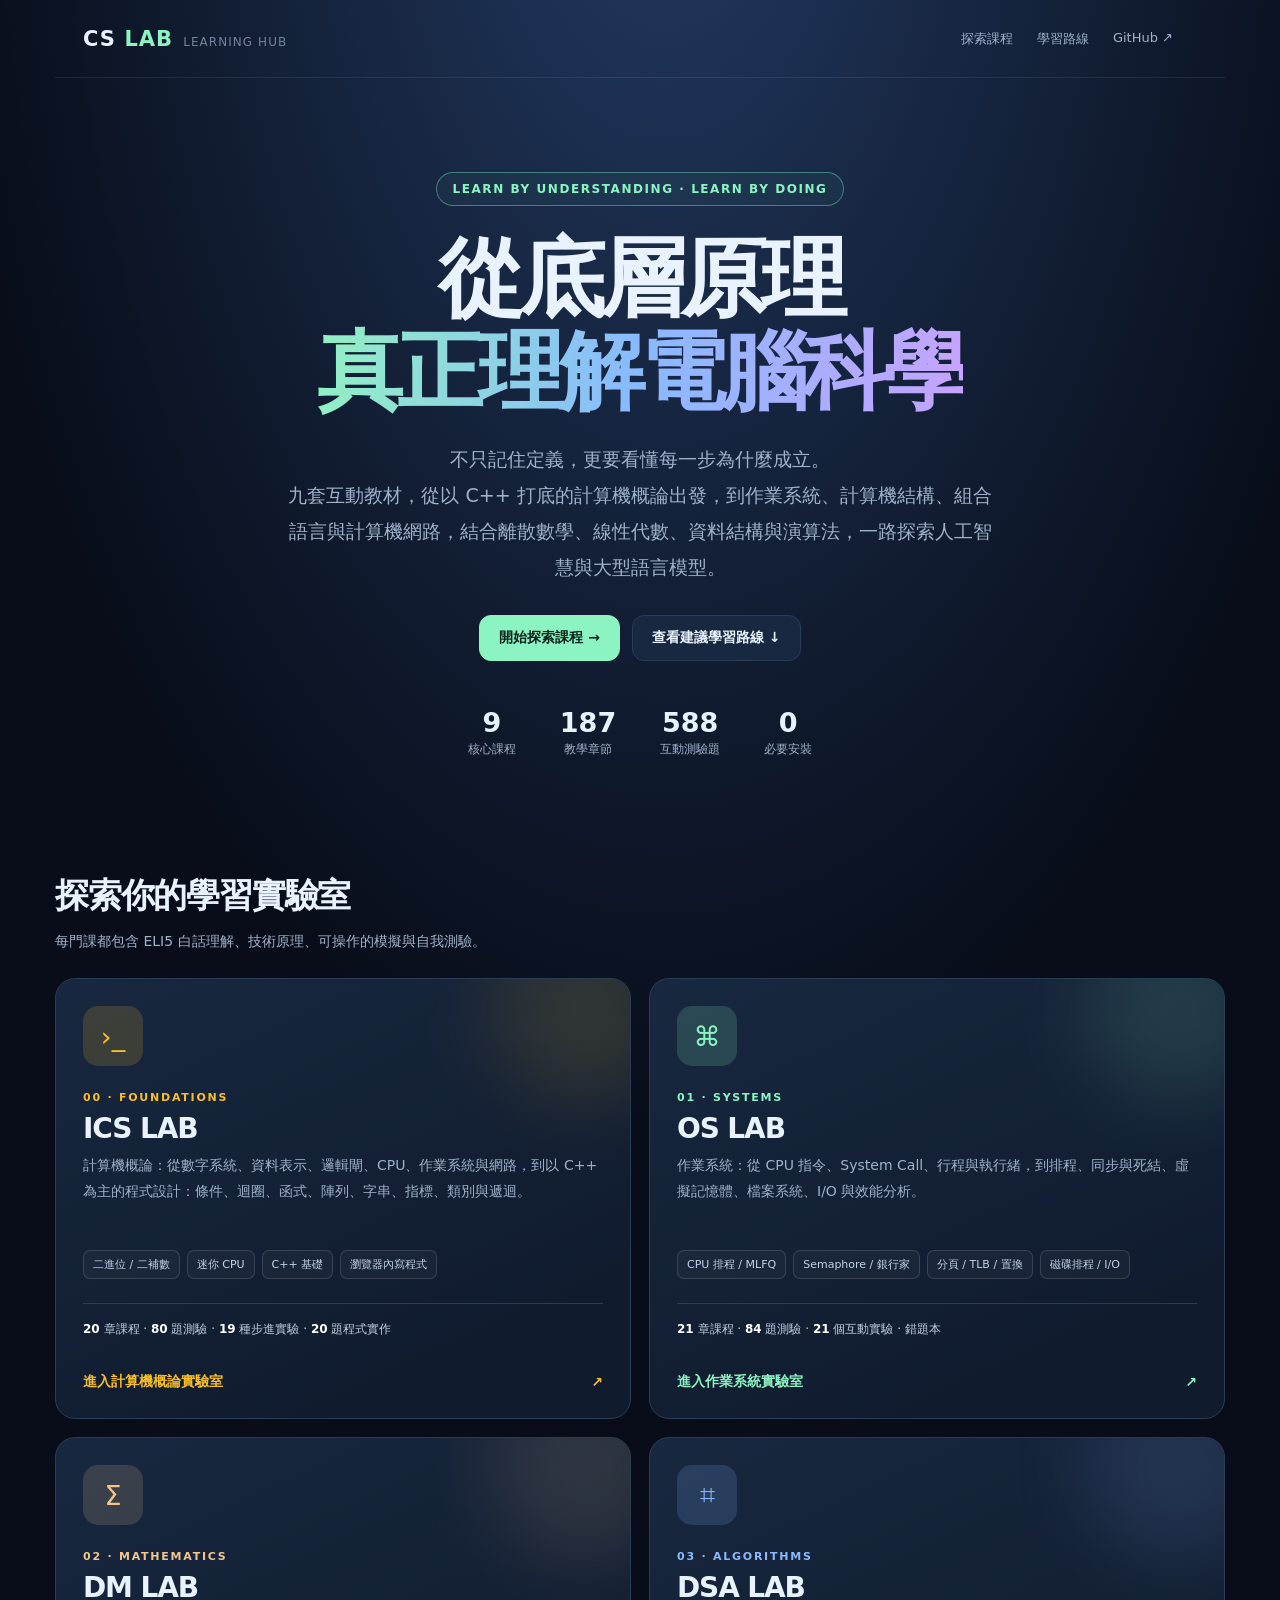
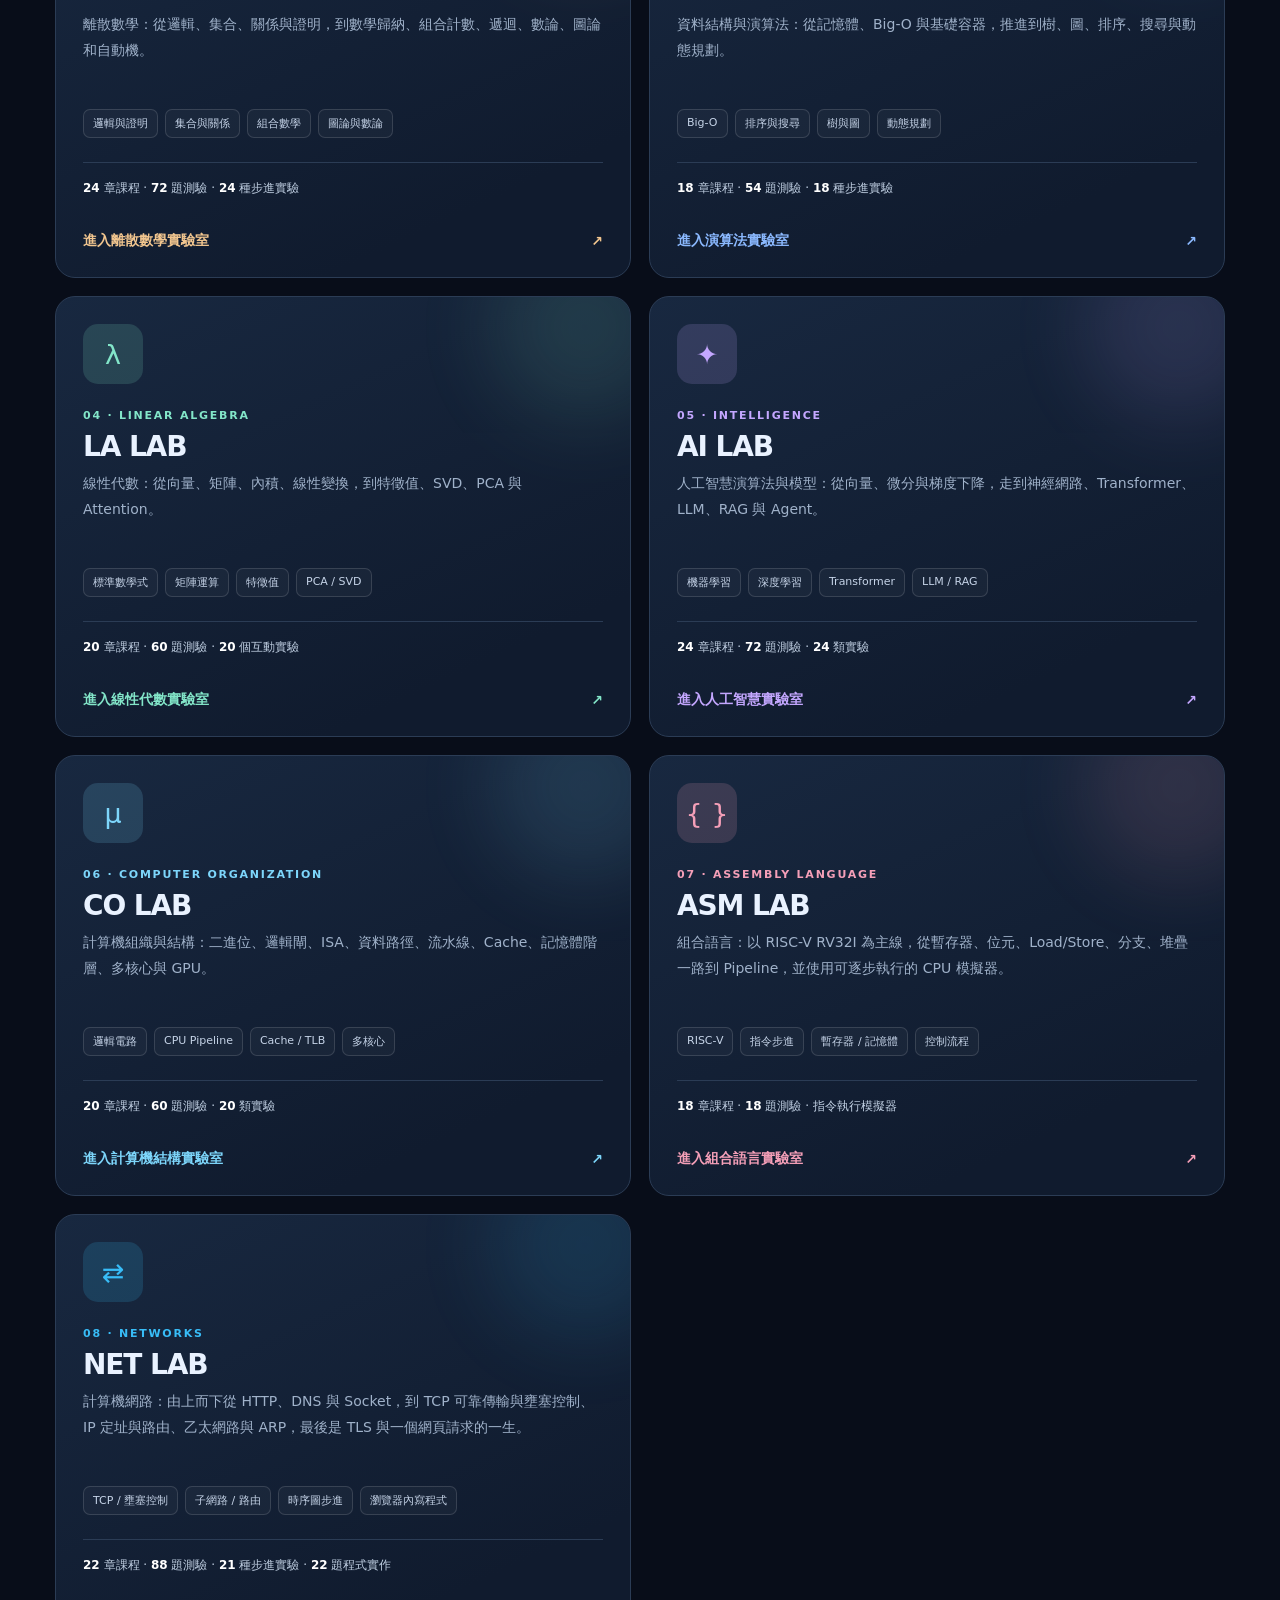
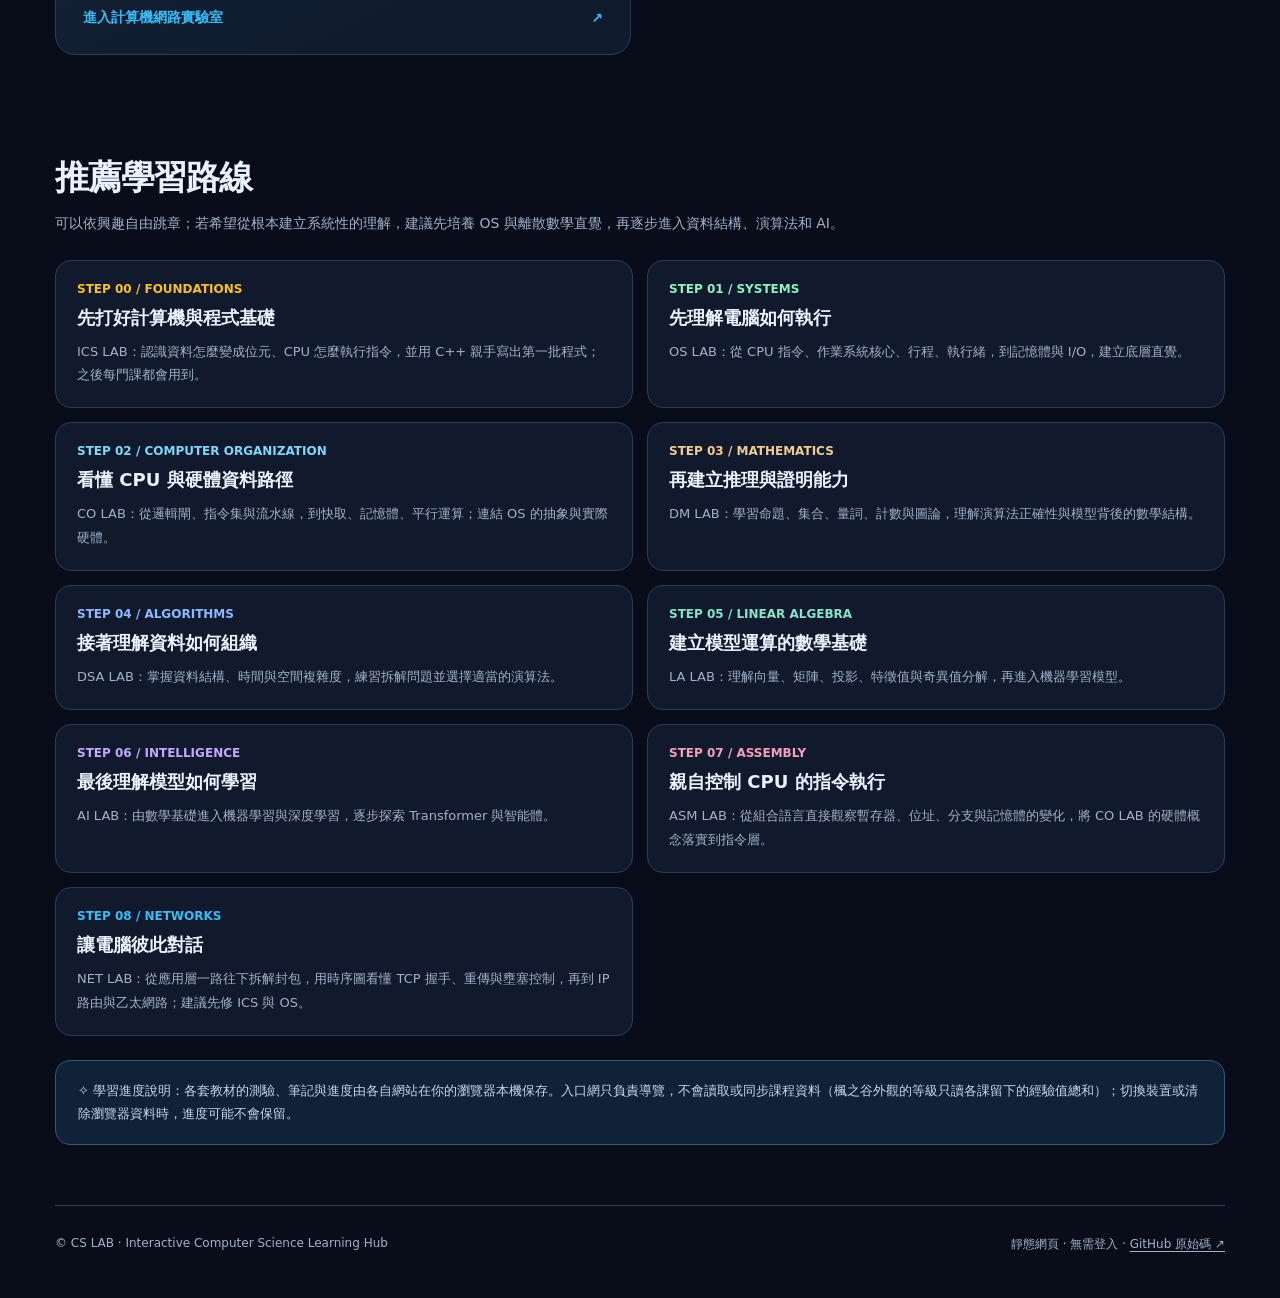
==== commit 325ede9f: "Add NET LAB: computer networks course 22 chapters (top-down: application, transport, network, link, " ====
--- a/index.html
+++ b/index.html
@@ -3,5 +3,5 @@
 <html lang="zh-Hant" data-scene="login"><head><meta charset="utf-8"/><meta content="width=device-width,initial-scale=1,viewport-fit=cover" name="viewport"/><meta content="#080e1c" name="theme-color"/><meta content="CS LAB 七大繁體中文互動教材：作業系統、計算機結構、離散數學、線性代數、資料結構與演算法、AI 模型。" name="description"/><title>CS LAB｜七大資工互動學習實驗室</title><link rel="icon" href="data:image/svg+xml,%3Csvg xmlns=%27http://www.w3.org/2000/svg%27 viewBox=%270 0 64 64%27%3E%3Crect width=%2764%27 height=%2764%27 rx=%2714%27 fill=%27%238cf4c2%27/%3E%3Ctext x=%2732%27 y=%2743%27 font-size=%2726%27 text-anchor=%27middle%27 font-family=%27monospace%27 font-weight=%27700%27 fill=%27%23080d19%27%3ECS%3C/text%3E%3C/svg%3E"/><style>
 :root{color-scheme:dark;--bg:#080d19;--panel:#101b2e;--panel2:#15243a;--text:#e9f2ff;--muted:#a0b2ca;--line:#2b3c55;--green:#8cf4c2;--blue:#8bb9ff;--violet:#c4a7ff}*{box-sizing:border-box}html{scroll-behavior:smooth}body{margin:0;font-family:Inter,ui-sans-serif,-apple-system,BlinkMacSystemFont,"Noto Sans TC",system-ui,sans-serif;background:radial-gradient(ellipse 75% 40% at 52% -5%,#233b63 0%,transparent 75%),var(--bg);color:var(--text)}a{color:inherit;text-decoration:none}button{font:inherit}a:focus-visible,button:focus-visible{outline:3px solid var(--green);outline-offset:4px}.wrap{max-width:1170px;margin:auto;padding:0 28px}.top{height:78px;border-bottom:1px solid #ffffff14;display:flex;align-items:center;justify-content:space-between}.brand{font-size:21px;font-weight:850;letter-spacing:.05em}.brand em{color:var(--green);font-style:normal}.topnav{display:flex;gap:24px;font-size:13px;color:var(--muted)}.topnav a:hover{color:white}.hero{text-align:center;padding:94px 0 65px}.eyebrow{display:inline-flex;border:1px solid #7fecc06b;border-radius:99px;color:var(--green);padding:9px 16px;font-size:12px;font-weight:750;letter-spacing:.13em;background:#79efb90b}.hero h1{font-size:clamp(43px,7vw,86px);line-height:1.08;letter-spacing:-.06em;margin:26px 0 23px}.hero h1 span{background:linear-gradient(95deg,#92f1c3,#89b9ff,#c6a3ff);background-clip:text;-webkit-background-clip:text;color:transparent}.hero p{color:var(--muted);font-size:clamp(15px,2vw,19px);line-height:1.9;max-width:720px;margin:0 auto}.actions{display:flex;justify-content:center;gap:12px;margin-top:30px;flex-wrap:wrap}.btn{border:1px solid var(--line);background:#182841;color:#eaf4ff;padding:13px 19px;border-radius:12px;display:inline-flex;gap:9px;align-items:center;font-weight:700;font-size:14px;transition:.2s}.btn:hover{transform:translateY(-2px);border-color:#90eec0}.btn.primary{background:var(--green);color:#06231b;border-color:var(--green)}.statbar{display:flex;justify-content:center;gap:44px;margin:46px auto 0;flex-wrap:wrap}.stat{text-align:center}.stat strong{display:block;font-size:27px}.stat small{color:var(--muted);font-size:12px}.section{padding:50px 0}.section-head{display:flex;align-items:end;justify-content:space-between;gap:16px;margin-bottom:24px}.section h2{font-size:clamp(24px,3vw,34px);margin:0 0 10px;letter-spacing:-.035em}.section .sub{color:var(--muted);font-size:14px;line-height:1.8;margin:0}.cards{display:grid;grid-template-columns:repeat(2,minmax(0,1fr));gap:18px}.card{min-width:0;border:1px solid var(--line);background:linear-gradient(155deg,#182840 0%,#101b2e 80%);border-radius:20px;padding:27px;display:flex;flex-direction:column;position:relative;overflow:hidden;transition:transform .2s,border-color .2s}.card:hover{transform:translateY(-5px);border-color:#9ac1fa}.card:before{content:"";position:absolute;right:-50px;top:-65px;width:190px;height:190px;border-radius:50%;filter:blur(40px);opacity:.12;background:var(--accent)}.card .icon{width:60px;height:60px;border-radius:15px;background:color-mix(in srgb,var(--accent) 16%,transparent);color:var(--accent);display:grid;place-items:center;font-size:27px;margin-bottom:25px}.kicker{font-size:11px;color:var(--accent);font-weight:850;letter-spacing:.16em}.card h3{font-size:28px;letter-spacing:-.04em;margin:8px 0}.card p{color:var(--muted);font-size:14px;line-height:1.85;min-height:79px;margin:0 0 18px}.chips{display:flex;flex-wrap:wrap;gap:7px;margin:0 0 24px}.chips span{border:1px solid #ffffff22;background:#ffffff08;border-radius:7px;padding:6px 9px;color:#c5d3e7;font-size:11px}.card .meta{font-size:12px;color:#c1d0e3;padding:17px 0;border-top:1px solid var(--line);margin-top:auto}.card .meta strong{color:white}.card .launch{display:flex;justify-content:space-between;align-items:center;padding-top:18px;color:var(--accent);font-weight:800;font-size:14px}.os{--accent:#8cf4c2}.dsa{--accent:#8bb9ff}.ai{--accent:#c4a7ff}.dm{--accent:#f2c68f}.path{display:grid;grid-template-columns:repeat(2,1fr);gap:14px}.step{border:1px solid var(--line);background:#101a2c;border-radius:16px;padding:21px}.step .n{font-size:12px;font-weight:900;color:var(--green)}.step h3{margin:10px 0;font-size:18px}.step p{margin:0;color:var(--muted);font-size:13px;line-height:1.8}.notice{margin:24px 0 10px;border:1px solid #365775;background:#102238;border-radius:15px;padding:18px 22px;color:#c6d7eb;line-height:1.8;font-size:13px}.foot{border-top:1px solid var(--line);padding:30px 0 45px;display:flex;justify-content:space-between;gap:16px;color:var(--muted);font-size:12px}.foot a{text-decoration:underline;text-underline-offset:3px}@media(max-width:850px){.cards{grid-template-columns:1fr}.card p{min-height:0}.path{grid-template-columns:1fr}.hero{padding-top:68px}.statbar{gap:26px}}@media(max-width:520px){.wrap{padding:0 18px}.top{height:67px}.topnav{gap:13px;font-size:12px}.hero{padding:61px 0 36px}.hero h1{font-size:46px}.hero p{font-size:14px}.statbar{gap:22px}.stat strong{font-size:23px}.section{padding:36px 0}.card{padding:23px}.foot{flex-direction:column}}
 
-.la{--accent:#83e6c9}.co{--accent:#7dd6fb}.asm{--accent:#f59fb8}.ics{--accent:#fbbf24}@media(prefers-reduced-motion:reduce){html{scroll-behavior:auto}*{transition:none!important}}.card.co .icon{color:#7dd6fb}.card.co:hover{border-color:#7dd6fb}
-</style><link rel="stylesheet" href="shared/skin-maple.css"/><script>try{if(localStorage.getItem('cslab.skin')!=='classic'&&localStorage.getItem('cslab.art')==='1')document.documentElement.dataset.skin='maple'}catch(e){}</script></head><body class="portal"><header class="wrap top"><a class="brand" href="./">CS <em>LAB</em><span style="color:#71849f;font-weight:500;font-size:12px;margin-left:10px">LEARNING HUB</span></a><nav aria-label="主要導覽" class="topnav"><a href="#courses">探索課程</a><a href="#roadmap">學習路線</a><a href="https://github.com/duicn187532/os-lab" rel="noopener" target="_blank">GitHub ↗</a><span data-skin-slot=""></span></nav></header><main class="portal-main"><div class="wrap hero"><div class="eyebrow">LEARN BY UNDERSTANDING · LEARN BY DOING</div><h1>從底層原理<br/><span>真正理解電腦科學</span></h1><p>不只記住定義，更要看懂每一步為什麼成立。<br/>八套互動教材，從以 C++ 打底的計算機概論出發，到作業系統、計算機結構與組合語言，結合離散數學、線性代數、資料結構與演算法，一路探索人工智慧與大型語言模型。</p><div class="actions"><a class="btn primary" href="#courses">開始探索課程 →</a><a class="btn" href="#roadmap">查看建議學習路線 ↓</a></div><div class="statbar"><div class="stat"><strong>8</strong><small>核心課程</small></div><div class="stat"><strong>165</strong><small>教學章節</small></div><div class="stat"><strong>500</strong><small>互動測驗題</small></div><div class="stat"><strong>0</strong><small>必要安裝</small></div></div></div><section class="wrap section" id="courses"><div class="section-head"><div><h2>探索你的學習實驗室</h2><p class="sub">每門課都包含 ELI5 白話理解、技術原理、可操作的模擬與自我測驗。</p></div></div><div class="cards"><a class="card ics" href="./ics/"><div aria-hidden="true" class="icon">›_</div><div class="kicker">00 · FOUNDATIONS</div><h3>ICS LAB</h3><p>計算機概論：從數字系統、資料表示、邏輯閘、CPU、作業系統與網路，到以 C++ 為主的程式設計：條件、迴圈、函式、陣列、字串、指標、類別與遞迴。</p><div class="chips"><span>二進位 / 二補數</span><span>迷你 CPU</span><span>C++ 基礎</span><span>瀏覽器內寫程式</span></div><div class="meta"><strong>20</strong> 章課程 · <strong>80</strong> 題測驗 · <strong>19</strong> 種步進實驗 · <strong>20</strong> 題程式實作</div><div class="launch">進入計算機概論實驗室 <span>↗</span></div></a><a class="card os" href="./os/"><div aria-hidden="true" class="icon">⌘</div><div class="kicker">01 · SYSTEMS</div><h3>OS LAB</h3><p>作業系統：從 CPU 指令、System Call、行程與執行緒，到排程、同步與死結、虛擬記憶體、檔案系統、I/O 與效能分析。</p><div class="chips"><span>CPU 排程 / MLFQ</span><span>Semaphore / 銀行家</span><span>分頁 / TLB / 置換</span><span>磁碟排程 / I/O</span></div><div class="meta"><strong>21</strong> 章課程 · <strong>84</strong> 題測驗 · <strong>21</strong> 個互動實驗 · 錯題本</div><div class="launch">進入作業系統實驗室 <span>↗</span></div></a><a class="card dm" href="./dm/"><div aria-hidden="true" class="icon">Σ</div><div class="kicker">02 · MATHEMATICS</div><h3>DM LAB</h3><p>離散數學：從邏輯、集合、關係與證明，到數學歸納、組合計數、遞迴、數論、圖論和自動機。</p><div class="chips"><span>邏輯與證明</span><span>集合與關係</span><span>組合數學</span><span>圖論與數論</span></div><div class="meta"><strong>24</strong> 章課程 · <strong>72</strong> 題測驗 · <strong>24</strong> 種步進實驗</div><div class="launch">進入離散數學實驗室 <span>↗</span></div></a><a class="card dsa" href="./dsa/"><div aria-hidden="true" class="icon">⌗</div><div class="kicker">03 · ALGORITHMS</div><h3>DSA LAB</h3><p>資料結構與演算法：從記憶體、Big-O 與基礎容器，推進到樹、圖、排序、搜尋與動態規劃。</p><div class="chips"><span>Big-O</span><span>排序與搜尋</span><span>樹與圖</span><span>動態規劃</span></div><div class="meta"><strong>18</strong> 章課程 · <strong>54</strong> 題測驗 · <strong>18</strong> 種步進實驗</div><div class="launch">進入演算法實驗室 <span>↗</span></div></a><a class="card la" href="./la/"><div aria-hidden="true" class="icon">λ</div><div class="kicker">04 · LINEAR ALGEBRA</div><h3>LA LAB</h3><p>線性代數：從向量、矩陣、內積、線性變換，到特徵值、SVD、PCA 與 Attention。</p><div class="chips"><span>標準數學式</span><span>矩陣運算</span><span>特徵值</span><span>PCA / SVD</span></div><div class="meta"><strong>20</strong> 章課程 · <strong>60</strong> 題測驗 · <strong>20</strong> 個互動實驗</div><div class="launch">進入線性代數實驗室 <span>↗</span></div></a><a class="card ai" href="./ai/"><div aria-hidden="true" class="icon">✦</div><div class="kicker">05 · INTELLIGENCE</div><h3>AI LAB</h3><p>人工智慧演算法與模型：從向量、微分與梯度下降，走到神經網路、Transformer、LLM、RAG 與 Agent。</p><div class="chips"><span>機器學習</span><span>深度學習</span><span>Transformer</span><span>LLM / RAG</span></div><div class="meta"><strong>24</strong> 章課程 · <strong>72</strong> 題測驗 · <strong>24</strong> 類實驗</div><div class="launch">進入人工智慧實驗室 <span>↗</span></div></a><a class="card co" href="./co/"><div aria-hidden="true" class="icon">μ</div><div class="kicker">06 · COMPUTER ORGANIZATION</div><h3>CO LAB</h3><p>計算機組織與結構：二進位、邏輯閘、ISA、資料路徑、流水線、Cache、記憶體階層、多核心與 GPU。</p><div class="chips"><span>邏輯電路</span><span>CPU Pipeline</span><span>Cache / TLB</span><span>多核心</span></div><div class="meta"><strong>20</strong> 章課程 · <strong>60</strong> 題測驗 · <strong>20</strong> 類實驗</div><div class="launch">進入計算機結構實驗室 <span>↗</span></div></a><a class="card asm" href="./asm/"><div aria-hidden="true" class="icon">{ }</div><div class="kicker">07 · ASSEMBLY LANGUAGE</div><h3>ASM LAB</h3><p>組合語言：以 RISC-V RV32I 為主線，從暫存器、位元、Load/Store、分支、堆疊一路到 Pipeline，並使用可逐步執行的 CPU 模擬器。</p><div class="chips"><span>RISC-V</span><span>指令步進</span><span>暫存器 / 記憶體</span><span>控制流程</span></div><div class="meta"><strong>18</strong> 章課程 · <strong>18</strong> 題測驗 · 指令執行模擬器</div><div class="launch">進入組合語言實驗室 <span>↗</span></div></a></div></section><section class="wrap section" id="roadmap"><h2>推薦學習路線</h2><p class="sub">可以依興趣自由跳章；若希望從根本建立系統性的理解，建議先培養 OS 與離散數學直覺，再逐步進入資料結構、演算法和 AI。</p><div class="path" style="margin-top:23px"><div class="step"><div class="n" style="color:#fbbf24">STEP 00 / FOUNDATIONS</div><h3>先打好計算機與程式基礎</h3><p>ICS LAB：認識資料怎麼變成位元、CPU 怎麼執行指令，並用 C++ 親手寫出第一批程式；之後每門課都會用到。</p></div><div class="step"><div class="n">STEP 01 / SYSTEMS</div><h3>先理解電腦如何執行</h3><p>OS LAB：從 CPU 指令、作業系統核心、行程、執行緒，到記憶體與 I/O，建立底層直覺。</p></div><div class="step"><div class="n" style="color:#7dd6fb">STEP 02 / COMPUTER ORGANIZATION</div><h3>看懂 CPU 與硬體資料路徑</h3><p>CO LAB：從邏輯閘、指令集與流水線，到快取、記憶體、平行運算；連結 OS 的抽象與實際硬體。</p></div><div class="step"><div class="n" style="color:#f3ca90">STEP 03 / MATHEMATICS</div><h3>再建立推理與證明能力</h3><p>DM LAB：學習命題、集合、量詞、計數與圖論，理解演算法正確性與模型背後的數學結構。</p></div><div class="step"><div class="n" style="color:var(--blue)">STEP 04 / ALGORITHMS</div><h3>接著理解資料如何組織</h3><p>DSA LAB：掌握資料結構、時間與空間複雜度，練習拆解問題並選擇適當的演算法。</p></div><div class="step"><div class="n" style="color:#83e6c9">STEP 05 / LINEAR ALGEBRA</div><h3>建立模型運算的數學基礎</h3><p>LA LAB：理解向量、矩陣、投影、特徵值與奇異值分解，再進入機器學習模型。</p></div><div class="step"><div class="n" style="color:var(--violet)">STEP 06 / INTELLIGENCE</div><h3>最後理解模型如何學習</h3><p>AI LAB：由數學基礎進入機器學習與深度學習，逐步探索 Transformer 與智能體。</p></div><div class="step"><div class="n" style="color:#f59fb8">STEP 07 / ASSEMBLY</div><h3>親自控制 CPU 的指令執行</h3><p>ASM LAB：從組合語言直接觀察暫存器、位址、分支與記憶體的變化，將 CO LAB 的硬體概念落實到指令層。</p></div></div><div class="notice">✧ 學習進度說明：各套教材的測驗、筆記與進度由各自網站在你的瀏覽器本機保存。入口網只負責導覽，不會讀取或同步課程資料（楓之谷外觀的等級只讀各課留下的經驗值總和）；切換裝置或清除瀏覽器資料時，進度可能不會保留。</div></section></main><footer class="wrap foot"><span>© CS LAB · Interactive Computer Science Learning Hub</span><span>靜態網頁 · 無需登入 · <a href="https://github.com/duicn187532/os-lab" rel="noopener" target="_blank">GitHub 原始碼 ↗</a></span></footer><script src="shared/cslab-skin.js"></script><script src="shared/cslab-game.js"></script></body></html>+.la{--accent:#83e6c9}.co{--accent:#7dd6fb}.asm{--accent:#f59fb8}.ics{--accent:#fbbf24}.net{--accent:#38bdf8}@media(prefers-reduced-motion:reduce){html{scroll-behavior:auto}*{transition:none!important}}.card.co .icon{color:#7dd6fb}.card.co:hover{border-color:#7dd6fb}
+</style><link rel="stylesheet" href="shared/skin-maple.css"/><script>try{if(localStorage.getItem('cslab.skin')!=='classic'&&localStorage.getItem('cslab.art')==='1')document.documentElement.dataset.skin='maple'}catch(e){}</script></head><body class="portal"><header class="wrap top"><a class="brand" href="./">CS <em>LAB</em><span style="color:#71849f;font-weight:500;font-size:12px;margin-left:10px">LEARNING HUB</span></a><nav aria-label="主要導覽" class="topnav"><a href="#courses">探索課程</a><a href="#roadmap">學習路線</a><a href="https://github.com/duicn187532/os-lab" rel="noopener" target="_blank">GitHub ↗</a><span data-skin-slot=""></span></nav></header><main class="portal-main"><div class="wrap hero"><div class="eyebrow">LEARN BY UNDERSTANDING · LEARN BY DOING</div><h1>從底層原理<br/><span>真正理解電腦科學</span></h1><p>不只記住定義，更要看懂每一步為什麼成立。<br/>九套互動教材，從以 C++ 打底的計算機概論出發，到作業系統、計算機結構、組合語言與計算機網路，結合離散數學、線性代數、資料結構與演算法，一路探索人工智慧與大型語言模型。</p><div class="actions"><a class="btn primary" href="#courses">開始探索課程 →</a><a class="btn" href="#roadmap">查看建議學習路線 ↓</a></div><div class="statbar"><div class="stat"><strong>9</strong><small>核心課程</small></div><div class="stat"><strong>187</strong><small>教學章節</small></div><div class="stat"><strong>588</strong><small>互動測驗題</small></div><div class="stat"><strong>0</strong><small>必要安裝</small></div></div></div><section class="wrap section" id="courses"><div class="section-head"><div><h2>探索你的學習實驗室</h2><p class="sub">每門課都包含 ELI5 白話理解、技術原理、可操作的模擬與自我測驗。</p></div></div><div class="cards"><a class="card ics" href="./ics/"><div aria-hidden="true" class="icon">›_</div><div class="kicker">00 · FOUNDATIONS</div><h3>ICS LAB</h3><p>計算機概論：從數字系統、資料表示、邏輯閘、CPU、作業系統與網路，到以 C++ 為主的程式設計：條件、迴圈、函式、陣列、字串、指標、類別與遞迴。</p><div class="chips"><span>二進位 / 二補數</span><span>迷你 CPU</span><span>C++ 基礎</span><span>瀏覽器內寫程式</span></div><div class="meta"><strong>20</strong> 章課程 · <strong>80</strong> 題測驗 · <strong>19</strong> 種步進實驗 · <strong>20</strong> 題程式實作</div><div class="launch">進入計算機概論實驗室 <span>↗</span></div></a><a class="card os" href="./os/"><div aria-hidden="true" class="icon">⌘</div><div class="kicker">01 · SYSTEMS</div><h3>OS LAB</h3><p>作業系統：從 CPU 指令、System Call、行程與執行緒，到排程、同步與死結、虛擬記憶體、檔案系統、I/O 與效能分析。</p><div class="chips"><span>CPU 排程 / MLFQ</span><span>Semaphore / 銀行家</span><span>分頁 / TLB / 置換</span><span>磁碟排程 / I/O</span></div><div class="meta"><strong>21</strong> 章課程 · <strong>84</strong> 題測驗 · <strong>21</strong> 個互動實驗 · 錯題本</div><div class="launch">進入作業系統實驗室 <span>↗</span></div></a><a class="card dm" href="./dm/"><div aria-hidden="true" class="icon">Σ</div><div class="kicker">02 · MATHEMATICS</div><h3>DM LAB</h3><p>離散數學：從邏輯、集合、關係與證明，到數學歸納、組合計數、遞迴、數論、圖論和自動機。</p><div class="chips"><span>邏輯與證明</span><span>集合與關係</span><span>組合數學</span><span>圖論與數論</span></div><div class="meta"><strong>24</strong> 章課程 · <strong>72</strong> 題測驗 · <strong>24</strong> 種步進實驗</div><div class="launch">進入離散數學實驗室 <span>↗</span></div></a><a class="card dsa" href="./dsa/"><div aria-hidden="true" class="icon">⌗</div><div class="kicker">03 · ALGORITHMS</div><h3>DSA LAB</h3><p>資料結構與演算法：從記憶體、Big-O 與基礎容器，推進到樹、圖、排序、搜尋與動態規劃。</p><div class="chips"><span>Big-O</span><span>排序與搜尋</span><span>樹與圖</span><span>動態規劃</span></div><div class="meta"><strong>18</strong> 章課程 · <strong>54</strong> 題測驗 · <strong>18</strong> 種步進實驗</div><div class="launch">進入演算法實驗室 <span>↗</span></div></a><a class="card la" href="./la/"><div aria-hidden="true" class="icon">λ</div><div class="kicker">04 · LINEAR ALGEBRA</div><h3>LA LAB</h3><p>線性代數：從向量、矩陣、內積、線性變換，到特徵值、SVD、PCA 與 Attention。</p><div class="chips"><span>標準數學式</span><span>矩陣運算</span><span>特徵值</span><span>PCA / SVD</span></div><div class="meta"><strong>20</strong> 章課程 · <strong>60</strong> 題測驗 · <strong>20</strong> 個互動實驗</div><div class="launch">進入線性代數實驗室 <span>↗</span></div></a><a class="card ai" href="./ai/"><div aria-hidden="true" class="icon">✦</div><div class="kicker">05 · INTELLIGENCE</div><h3>AI LAB</h3><p>人工智慧演算法與模型：從向量、微分與梯度下降，走到神經網路、Transformer、LLM、RAG 與 Agent。</p><div class="chips"><span>機器學習</span><span>深度學習</span><span>Transformer</span><span>LLM / RAG</span></div><div class="meta"><strong>24</strong> 章課程 · <strong>72</strong> 題測驗 · <strong>24</strong> 類實驗</div><div class="launch">進入人工智慧實驗室 <span>↗</span></div></a><a class="card co" href="./co/"><div aria-hidden="true" class="icon">μ</div><div class="kicker">06 · COMPUTER ORGANIZATION</div><h3>CO LAB</h3><p>計算機組織與結構：二進位、邏輯閘、ISA、資料路徑、流水線、Cache、記憶體階層、多核心與 GPU。</p><div class="chips"><span>邏輯電路</span><span>CPU Pipeline</span><span>Cache / TLB</span><span>多核心</span></div><div class="meta"><strong>20</strong> 章課程 · <strong>60</strong> 題測驗 · <strong>20</strong> 類實驗</div><div class="launch">進入計算機結構實驗室 <span>↗</span></div></a><a class="card asm" href="./asm/"><div aria-hidden="true" class="icon">{ }</div><div class="kicker">07 · ASSEMBLY LANGUAGE</div><h3>ASM LAB</h3><p>組合語言：以 RISC-V RV32I 為主線，從暫存器、位元、Load/Store、分支、堆疊一路到 Pipeline，並使用可逐步執行的 CPU 模擬器。</p><div class="chips"><span>RISC-V</span><span>指令步進</span><span>暫存器 / 記憶體</span><span>控制流程</span></div><div class="meta"><strong>18</strong> 章課程 · <strong>18</strong> 題測驗 · 指令執行模擬器</div><div class="launch">進入組合語言實驗室 <span>↗</span></div></a><a class="card net" href="./net/"><div aria-hidden="true" class="icon">⇄</div><div class="kicker">08 · NETWORKS</div><h3>NET LAB</h3><p>計算機網路：由上而下從 HTTP、DNS 與 Socket，到 TCP 可靠傳輸與壅塞控制、IP 定址與路由、乙太網路與 ARP，最後是 TLS 與一個網頁請求的一生。</p><div class="chips"><span>TCP / 壅塞控制</span><span>子網路 / 路由</span><span>時序圖步進</span><span>瀏覽器內寫程式</span></div><div class="meta"><strong>22</strong> 章課程 · <strong>88</strong> 題測驗 · <strong>21</strong> 種步進實驗 · <strong>22</strong> 題程式實作</div><div class="launch">進入計算機網路實驗室 <span>↗</span></div></a></div></section><section class="wrap section" id="roadmap"><h2>推薦學習路線</h2><p class="sub">可以依興趣自由跳章；若希望從根本建立系統性的理解，建議先培養 OS 與離散數學直覺，再逐步進入資料結構、演算法和 AI。</p><div class="path" style="margin-top:23px"><div class="step"><div class="n" style="color:#fbbf24">STEP 00 / FOUNDATIONS</div><h3>先打好計算機與程式基礎</h3><p>ICS LAB：認識資料怎麼變成位元、CPU 怎麼執行指令，並用 C++ 親手寫出第一批程式；之後每門課都會用到。</p></div><div class="step"><div class="n">STEP 01 / SYSTEMS</div><h3>先理解電腦如何執行</h3><p>OS LAB：從 CPU 指令、作業系統核心、行程、執行緒，到記憶體與 I/O，建立底層直覺。</p></div><div class="step"><div class="n" style="color:#7dd6fb">STEP 02 / COMPUTER ORGANIZATION</div><h3>看懂 CPU 與硬體資料路徑</h3><p>CO LAB：從邏輯閘、指令集與流水線，到快取、記憶體、平行運算；連結 OS 的抽象與實際硬體。</p></div><div class="step"><div class="n" style="color:#f3ca90">STEP 03 / MATHEMATICS</div><h3>再建立推理與證明能力</h3><p>DM LAB：學習命題、集合、量詞、計數與圖論，理解演算法正確性與模型背後的數學結構。</p></div><div class="step"><div class="n" style="color:var(--blue)">STEP 04 / ALGORITHMS</div><h3>接著理解資料如何組織</h3><p>DSA LAB：掌握資料結構、時間與空間複雜度，練習拆解問題並選擇適當的演算法。</p></div><div class="step"><div class="n" style="color:#83e6c9">STEP 05 / LINEAR ALGEBRA</div><h3>建立模型運算的數學基礎</h3><p>LA LAB：理解向量、矩陣、投影、特徵值與奇異值分解，再進入機器學習模型。</p></div><div class="step"><div class="n" style="color:var(--violet)">STEP 06 / INTELLIGENCE</div><h3>最後理解模型如何學習</h3><p>AI LAB：由數學基礎進入機器學習與深度學習，逐步探索 Transformer 與智能體。</p></div><div class="step"><div class="n" style="color:#f59fb8">STEP 07 / ASSEMBLY</div><h3>親自控制 CPU 的指令執行</h3><p>ASM LAB：從組合語言直接觀察暫存器、位址、分支與記憶體的變化，將 CO LAB 的硬體概念落實到指令層。</p></div><div class="step"><div class="n" style="color:#38bdf8">STEP 08 / NETWORKS</div><h3>讓電腦彼此對話</h3><p>NET LAB：從應用層一路往下拆解封包，用時序圖看懂 TCP 握手、重傳與壅塞控制，再到 IP 路由與乙太網路；建議先修 ICS 與 OS。</p></div></div><div class="notice">✧ 學習進度說明：各套教材的測驗、筆記與進度由各自網站在你的瀏覽器本機保存。入口網只負責導覽，不會讀取或同步課程資料（楓之谷外觀的等級只讀各課留下的經驗值總和）；切換裝置或清除瀏覽器資料時，進度可能不會保留。</div></section></main><footer class="wrap foot"><span>© CS LAB · Interactive Computer Science Learning Hub</span><span>靜態網頁 · 無需登入 · <a href="https://github.com/duicn187532/os-lab" rel="noopener" target="_blank">GitHub 原始碼 ↗</a></span></footer><script src="shared/cslab-skin.js"></script><script src="shared/cslab-game.js"></script></body></html>
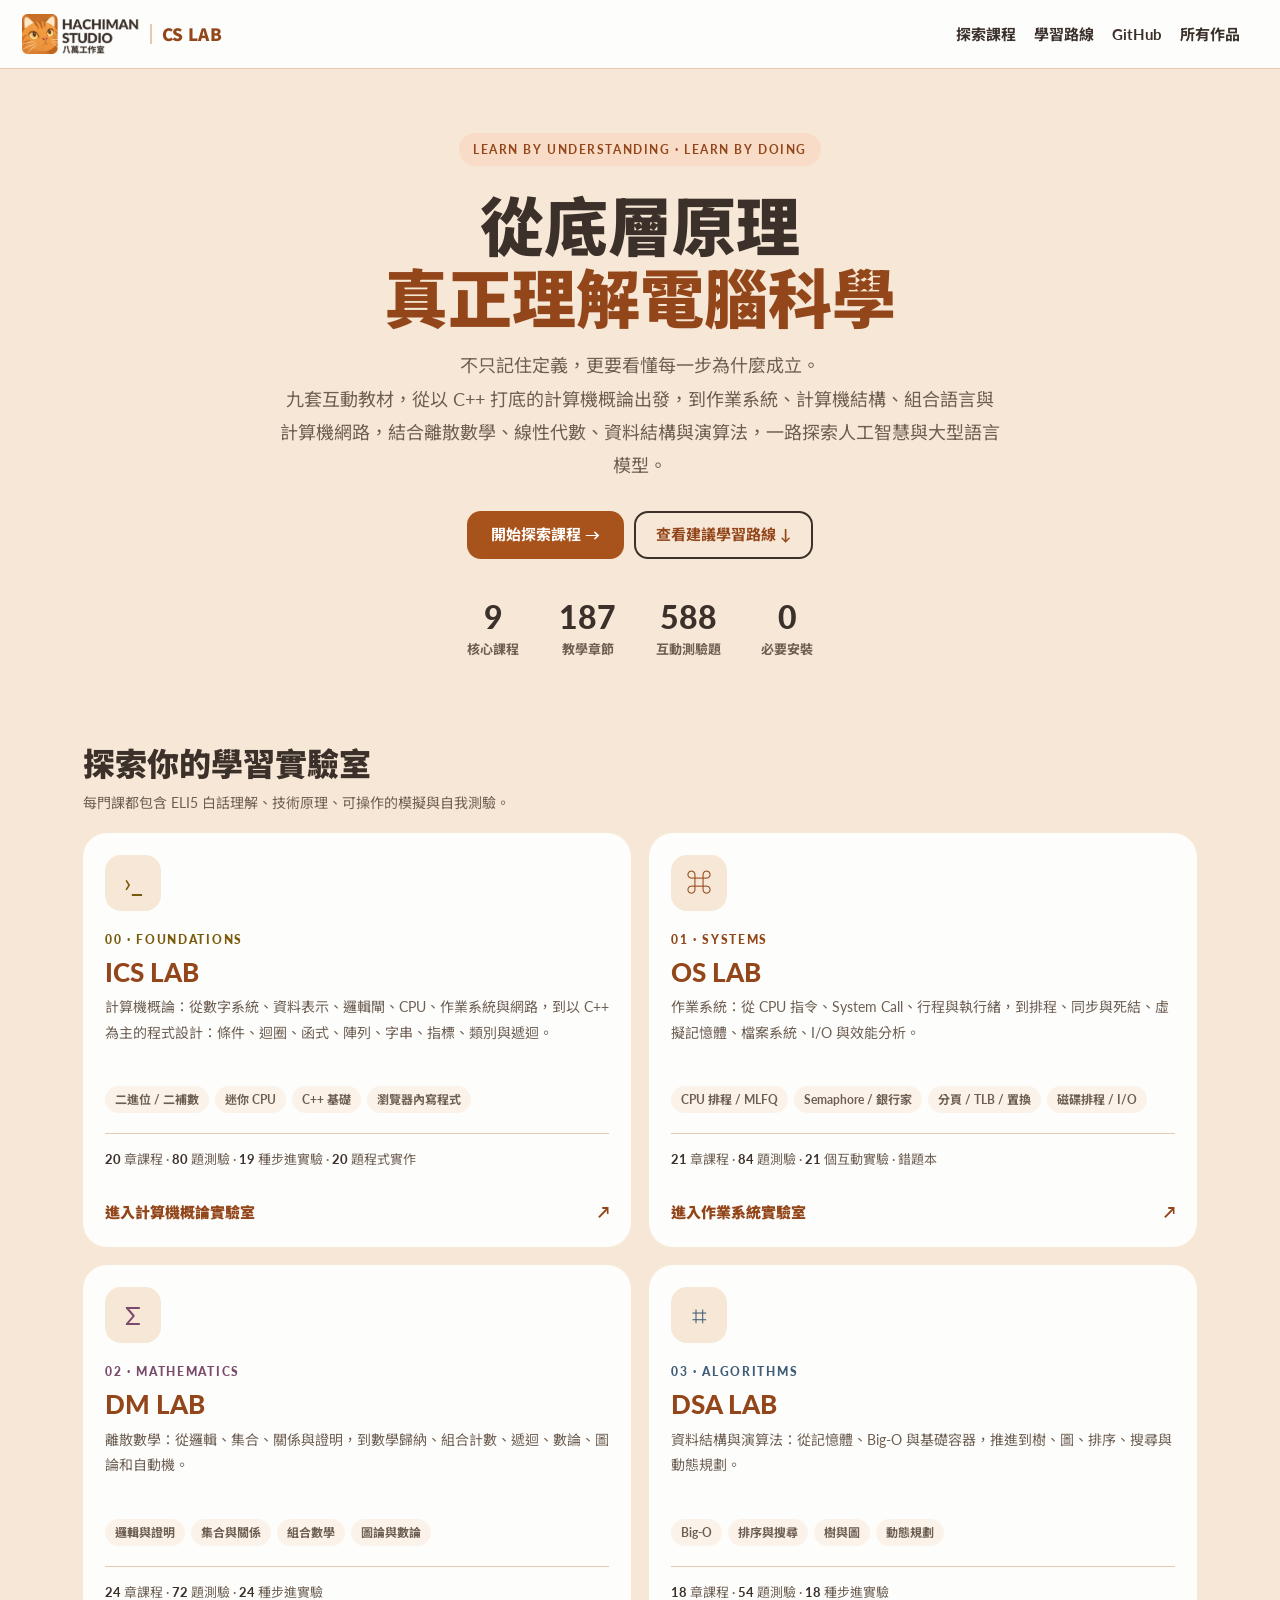
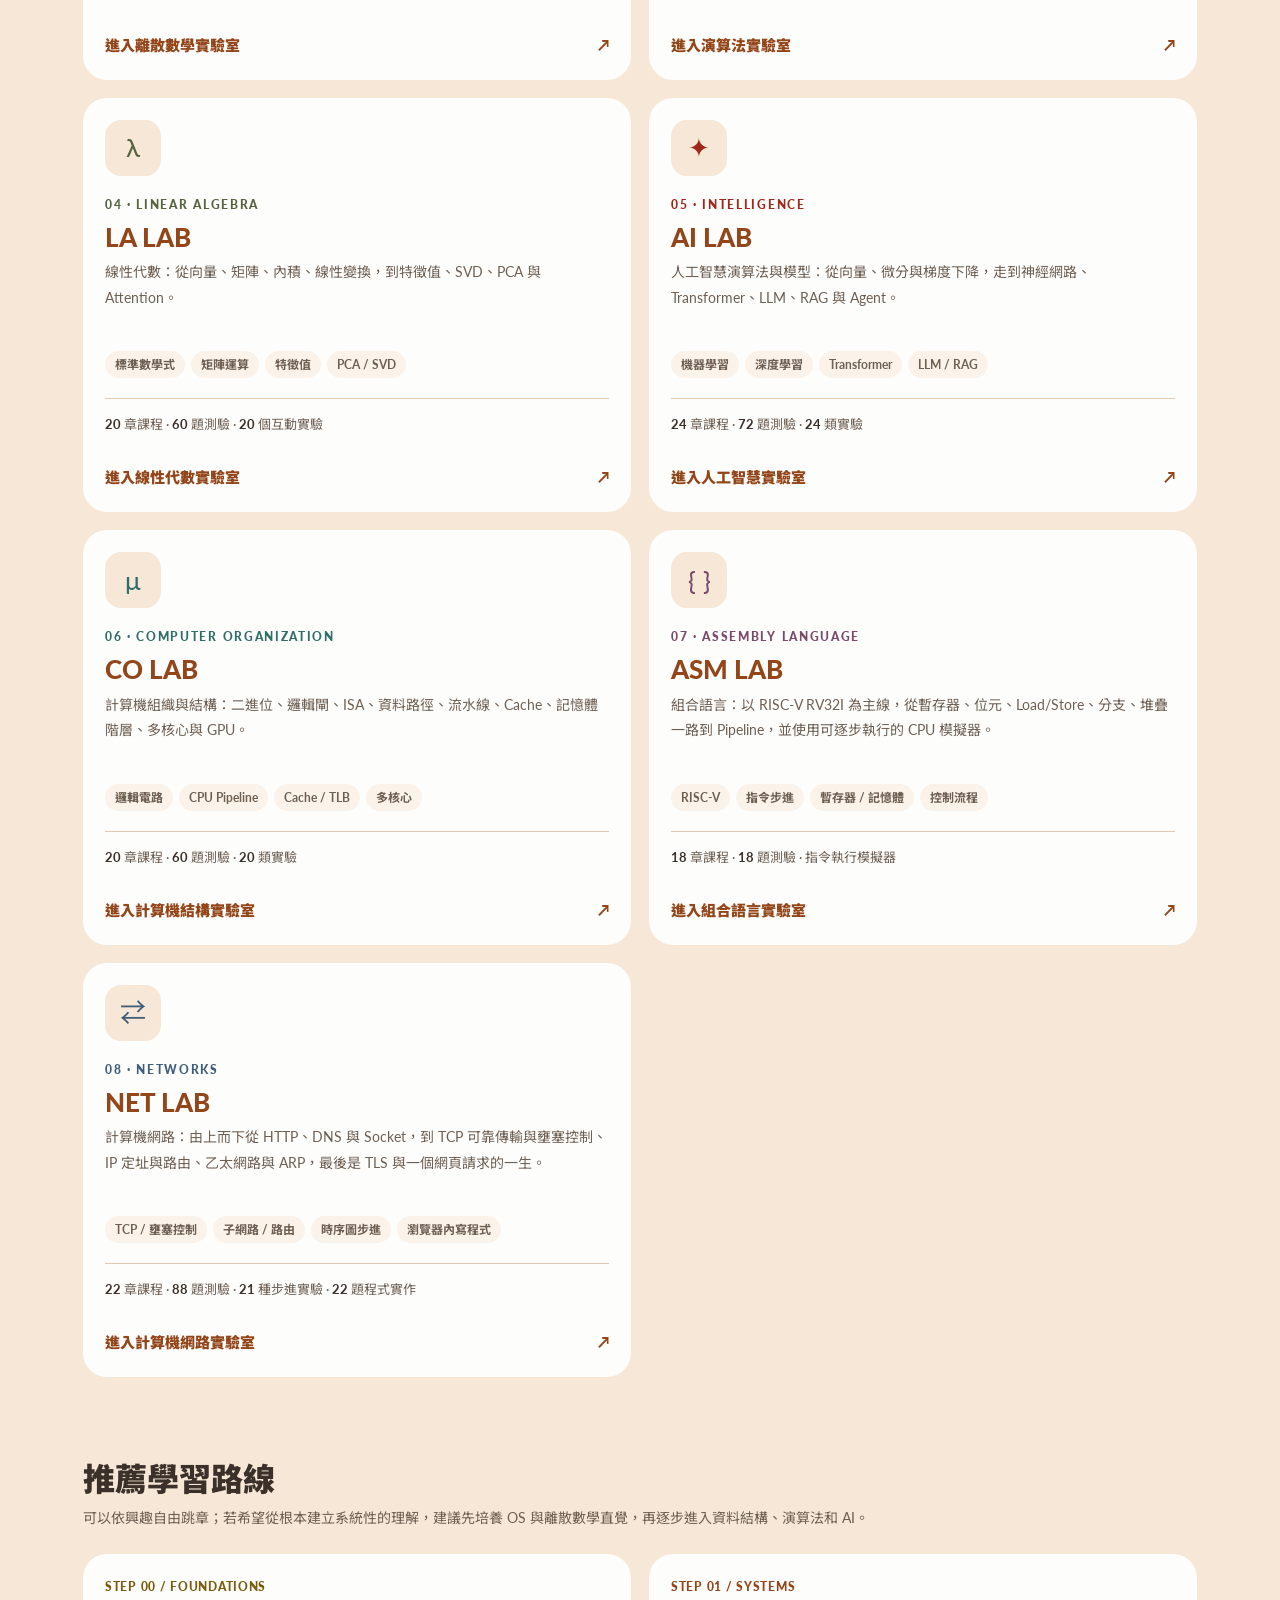
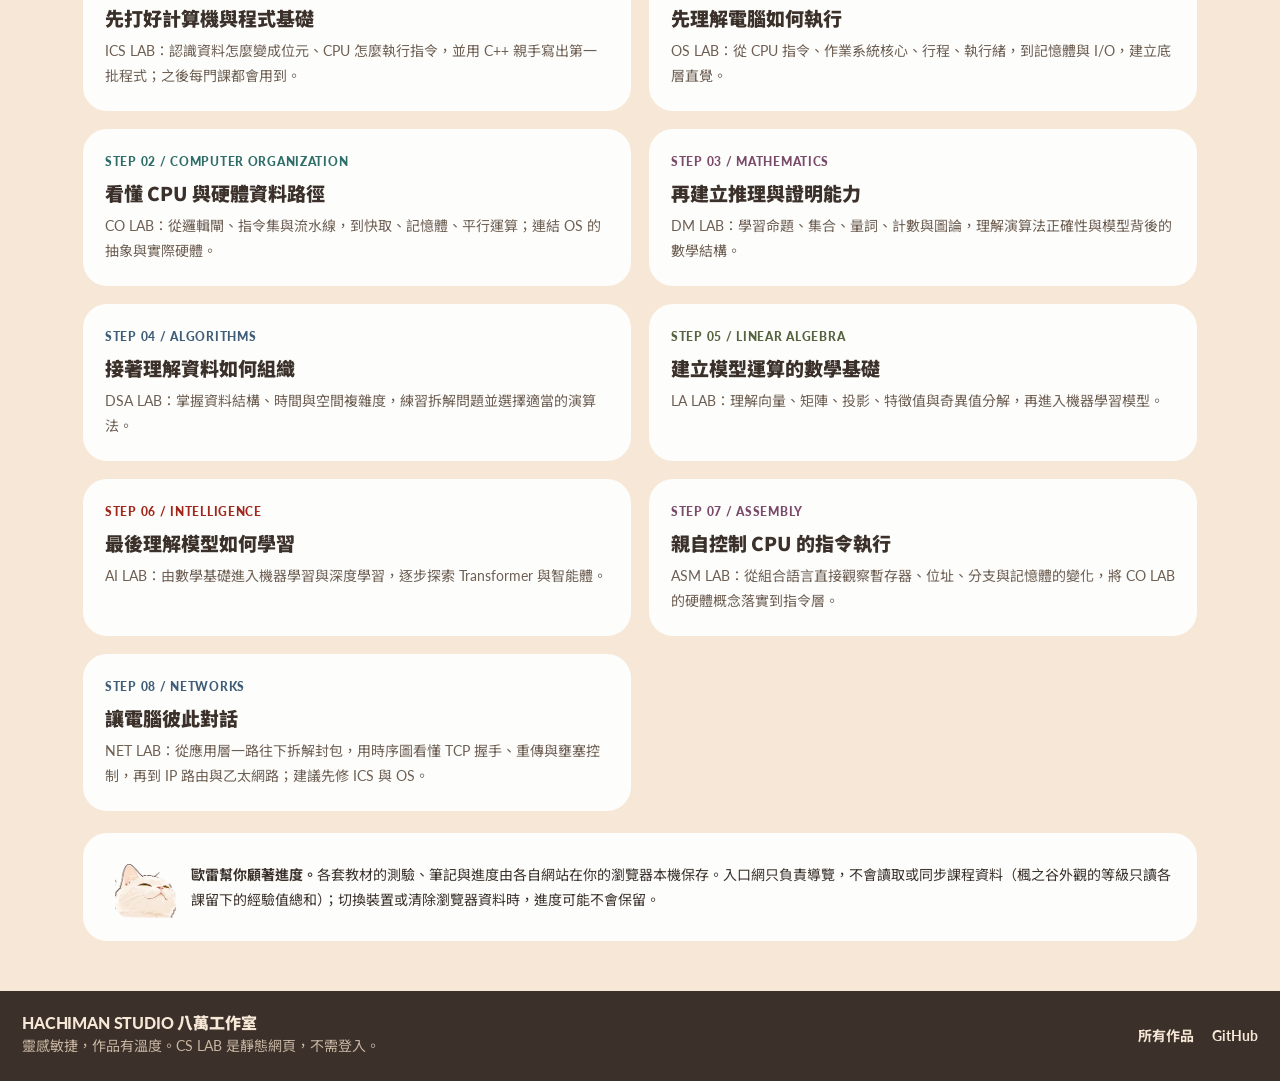
==== commit f94fd269: "Apply HACHIMAN STUDIO design system as the default look - shared/brand/: the design system's tokens." ====
--- a/index.html
+++ b/index.html
@@ -1,7 +1,49 @@
 <!DOCTYPE html>
 
-<html lang="zh-Hant" data-scene="login"><head><meta charset="utf-8"/><meta content="width=device-width,initial-scale=1,viewport-fit=cover" name="viewport"/><meta content="#080e1c" name="theme-color"/><meta content="CS LAB 七大繁體中文互動教材：作業系統、計算機結構、離散數學、線性代數、資料結構與演算法、AI 模型。" name="description"/><title>CS LAB｜七大資工互動學習實驗室</title><link rel="icon" href="data:image/svg+xml,%3Csvg xmlns=%27http://www.w3.org/2000/svg%27 viewBox=%270 0 64 64%27%3E%3Crect width=%2764%27 height=%2764%27 rx=%2714%27 fill=%27%238cf4c2%27/%3E%3Ctext x=%2732%27 y=%2743%27 font-size=%2726%27 text-anchor=%27middle%27 font-family=%27monospace%27 font-weight=%27700%27 fill=%27%23080d19%27%3ECS%3C/text%3E%3C/svg%3E"/><style>
-:root{color-scheme:dark;--bg:#080d19;--panel:#101b2e;--panel2:#15243a;--text:#e9f2ff;--muted:#a0b2ca;--line:#2b3c55;--green:#8cf4c2;--blue:#8bb9ff;--violet:#c4a7ff}*{box-sizing:border-box}html{scroll-behavior:smooth}body{margin:0;font-family:Inter,ui-sans-serif,-apple-system,BlinkMacSystemFont,"Noto Sans TC",system-ui,sans-serif;background:radial-gradient(ellipse 75% 40% at 52% -5%,#233b63 0%,transparent 75%),var(--bg);color:var(--text)}a{color:inherit;text-decoration:none}button{font:inherit}a:focus-visible,button:focus-visible{outline:3px solid var(--green);outline-offset:4px}.wrap{max-width:1170px;margin:auto;padding:0 28px}.top{height:78px;border-bottom:1px solid #ffffff14;display:flex;align-items:center;justify-content:space-between}.brand{font-size:21px;font-weight:850;letter-spacing:.05em}.brand em{color:var(--green);font-style:normal}.topnav{display:flex;gap:24px;font-size:13px;color:var(--muted)}.topnav a:hover{color:white}.hero{text-align:center;padding:94px 0 65px}.eyebrow{display:inline-flex;border:1px solid #7fecc06b;border-radius:99px;color:var(--green);padding:9px 16px;font-size:12px;font-weight:750;letter-spacing:.13em;background:#79efb90b}.hero h1{font-size:clamp(43px,7vw,86px);line-height:1.08;letter-spacing:-.06em;margin:26px 0 23px}.hero h1 span{background:linear-gradient(95deg,#92f1c3,#89b9ff,#c6a3ff);background-clip:text;-webkit-background-clip:text;color:transparent}.hero p{color:var(--muted);font-size:clamp(15px,2vw,19px);line-height:1.9;max-width:720px;margin:0 auto}.actions{display:flex;justify-content:center;gap:12px;margin-top:30px;flex-wrap:wrap}.btn{border:1px solid var(--line);background:#182841;color:#eaf4ff;padding:13px 19px;border-radius:12px;display:inline-flex;gap:9px;align-items:center;font-weight:700;font-size:14px;transition:.2s}.btn:hover{transform:translateY(-2px);border-color:#90eec0}.btn.primary{background:var(--green);color:#06231b;border-color:var(--green)}.statbar{display:flex;justify-content:center;gap:44px;margin:46px auto 0;flex-wrap:wrap}.stat{text-align:center}.stat strong{display:block;font-size:27px}.stat small{color:var(--muted);font-size:12px}.section{padding:50px 0}.section-head{display:flex;align-items:end;justify-content:space-between;gap:16px;margin-bottom:24px}.section h2{font-size:clamp(24px,3vw,34px);margin:0 0 10px;letter-spacing:-.035em}.section .sub{color:var(--muted);font-size:14px;line-height:1.8;margin:0}.cards{display:grid;grid-template-columns:repeat(2,minmax(0,1fr));gap:18px}.card{min-width:0;border:1px solid var(--line);background:linear-gradient(155deg,#182840 0%,#101b2e 80%);border-radius:20px;padding:27px;display:flex;flex-direction:column;position:relative;overflow:hidden;transition:transform .2s,border-color .2s}.card:hover{transform:translateY(-5px);border-color:#9ac1fa}.card:before{content:"";position:absolute;right:-50px;top:-65px;width:190px;height:190px;border-radius:50%;filter:blur(40px);opacity:.12;background:var(--accent)}.card .icon{width:60px;height:60px;border-radius:15px;background:color-mix(in srgb,var(--accent) 16%,transparent);color:var(--accent);display:grid;place-items:center;font-size:27px;margin-bottom:25px}.kicker{font-size:11px;color:var(--accent);font-weight:850;letter-spacing:.16em}.card h3{font-size:28px;letter-spacing:-.04em;margin:8px 0}.card p{color:var(--muted);font-size:14px;line-height:1.85;min-height:79px;margin:0 0 18px}.chips{display:flex;flex-wrap:wrap;gap:7px;margin:0 0 24px}.chips span{border:1px solid #ffffff22;background:#ffffff08;border-radius:7px;padding:6px 9px;color:#c5d3e7;font-size:11px}.card .meta{font-size:12px;color:#c1d0e3;padding:17px 0;border-top:1px solid var(--line);margin-top:auto}.card .meta strong{color:white}.card .launch{display:flex;justify-content:space-between;align-items:center;padding-top:18px;color:var(--accent);font-weight:800;font-size:14px}.os{--accent:#8cf4c2}.dsa{--accent:#8bb9ff}.ai{--accent:#c4a7ff}.dm{--accent:#f2c68f}.path{display:grid;grid-template-columns:repeat(2,1fr);gap:14px}.step{border:1px solid var(--line);background:#101a2c;border-radius:16px;padding:21px}.step .n{font-size:12px;font-weight:900;color:var(--green)}.step h3{margin:10px 0;font-size:18px}.step p{margin:0;color:var(--muted);font-size:13px;line-height:1.8}.notice{margin:24px 0 10px;border:1px solid #365775;background:#102238;border-radius:15px;padding:18px 22px;color:#c6d7eb;line-height:1.8;font-size:13px}.foot{border-top:1px solid var(--line);padding:30px 0 45px;display:flex;justify-content:space-between;gap:16px;color:var(--muted);font-size:12px}.foot a{text-decoration:underline;text-underline-offset:3px}@media(max-width:850px){.cards{grid-template-columns:1fr}.card p{min-height:0}.path{grid-template-columns:1fr}.hero{padding-top:68px}.statbar{gap:26px}}@media(max-width:520px){.wrap{padding:0 18px}.top{height:67px}.topnav{gap:13px;font-size:12px}.hero{padding:61px 0 36px}.hero h1{font-size:46px}.hero p{font-size:14px}.statbar{gap:22px}.stat strong{font-size:23px}.section{padding:36px 0}.card{padding:23px}.foot{flex-direction:column}}
-
-.la{--accent:#83e6c9}.co{--accent:#7dd6fb}.asm{--accent:#f59fb8}.ics{--accent:#fbbf24}.net{--accent:#38bdf8}@media(prefers-reduced-motion:reduce){html{scroll-behavior:auto}*{transition:none!important}}.card.co .icon{color:#7dd6fb}.card.co:hover{border-color:#7dd6fb}
-</style><link rel="stylesheet" href="shared/skin-maple.css"/><script>try{if(localStorage.getItem('cslab.skin')!=='classic'&&localStorage.getItem('cslab.art')==='1')document.documentElement.dataset.skin='maple'}catch(e){}</script></head><body class="portal"><header class="wrap top"><a class="brand" href="./">CS <em>LAB</em><span style="color:#71849f;font-weight:500;font-size:12px;margin-left:10px">LEARNING HUB</span></a><nav aria-label="主要導覽" class="topnav"><a href="#courses">探索課程</a><a href="#roadmap">學習路線</a><a href="https://github.com/duicn187532/os-lab" rel="noopener" target="_blank">GitHub ↗</a><span data-skin-slot=""></span></nav></header><main class="portal-main"><div class="wrap hero"><div class="eyebrow">LEARN BY UNDERSTANDING · LEARN BY DOING</div><h1>從底層原理<br/><span>真正理解電腦科學</span></h1><p>不只記住定義，更要看懂每一步為什麼成立。<br/>九套互動教材，從以 C++ 打底的計算機概論出發，到作業系統、計算機結構、組合語言與計算機網路，結合離散數學、線性代數、資料結構與演算法，一路探索人工智慧與大型語言模型。</p><div class="actions"><a class="btn primary" href="#courses">開始探索課程 →</a><a class="btn" href="#roadmap">查看建議學習路線 ↓</a></div><div class="statbar"><div class="stat"><strong>9</strong><small>核心課程</small></div><div class="stat"><strong>187</strong><small>教學章節</small></div><div class="stat"><strong>588</strong><small>互動測驗題</small></div><div class="stat"><strong>0</strong><small>必要安裝</small></div></div></div><section class="wrap section" id="courses"><div class="section-head"><div><h2>探索你的學習實驗室</h2><p class="sub">每門課都包含 ELI5 白話理解、技術原理、可操作的模擬與自我測驗。</p></div></div><div class="cards"><a class="card ics" href="./ics/"><div aria-hidden="true" class="icon">›_</div><div class="kicker">00 · FOUNDATIONS</div><h3>ICS LAB</h3><p>計算機概論：從數字系統、資料表示、邏輯閘、CPU、作業系統與網路，到以 C++ 為主的程式設計：條件、迴圈、函式、陣列、字串、指標、類別與遞迴。</p><div class="chips"><span>二進位 / 二補數</span><span>迷你 CPU</span><span>C++ 基礎</span><span>瀏覽器內寫程式</span></div><div class="meta"><strong>20</strong> 章課程 · <strong>80</strong> 題測驗 · <strong>19</strong> 種步進實驗 · <strong>20</strong> 題程式實作</div><div class="launch">進入計算機概論實驗室 <span>↗</span></div></a><a class="card os" href="./os/"><div aria-hidden="true" class="icon">⌘</div><div class="kicker">01 · SYSTEMS</div><h3>OS LAB</h3><p>作業系統：從 CPU 指令、System Call、行程與執行緒，到排程、同步與死結、虛擬記憶體、檔案系統、I/O 與效能分析。</p><div class="chips"><span>CPU 排程 / MLFQ</span><span>Semaphore / 銀行家</span><span>分頁 / TLB / 置換</span><span>磁碟排程 / I/O</span></div><div class="meta"><strong>21</strong> 章課程 · <strong>84</strong> 題測驗 · <strong>21</strong> 個互動實驗 · 錯題本</div><div class="launch">進入作業系統實驗室 <span>↗</span></div></a><a class="card dm" href="./dm/"><div aria-hidden="true" class="icon">Σ</div><div class="kicker">02 · MATHEMATICS</div><h3>DM LAB</h3><p>離散數學：從邏輯、集合、關係與證明，到數學歸納、組合計數、遞迴、數論、圖論和自動機。</p><div class="chips"><span>邏輯與證明</span><span>集合與關係</span><span>組合數學</span><span>圖論與數論</span></div><div class="meta"><strong>24</strong> 章課程 · <strong>72</strong> 題測驗 · <strong>24</strong> 種步進實驗</div><div class="launch">進入離散數學實驗室 <span>↗</span></div></a><a class="card dsa" href="./dsa/"><div aria-hidden="true" class="icon">⌗</div><div class="kicker">03 · ALGORITHMS</div><h3>DSA LAB</h3><p>資料結構與演算法：從記憶體、Big-O 與基礎容器，推進到樹、圖、排序、搜尋與動態規劃。</p><div class="chips"><span>Big-O</span><span>排序與搜尋</span><span>樹與圖</span><span>動態規劃</span></div><div class="meta"><strong>18</strong> 章課程 · <strong>54</strong> 題測驗 · <strong>18</strong> 種步進實驗</div><div class="launch">進入演算法實驗室 <span>↗</span></div></a><a class="card la" href="./la/"><div aria-hidden="true" class="icon">λ</div><div class="kicker">04 · LINEAR ALGEBRA</div><h3>LA LAB</h3><p>線性代數：從向量、矩陣、內積、線性變換，到特徵值、SVD、PCA 與 Attention。</p><div class="chips"><span>標準數學式</span><span>矩陣運算</span><span>特徵值</span><span>PCA / SVD</span></div><div class="meta"><strong>20</strong> 章課程 · <strong>60</strong> 題測驗 · <strong>20</strong> 個互動實驗</div><div class="launch">進入線性代數實驗室 <span>↗</span></div></a><a class="card ai" href="./ai/"><div aria-hidden="true" class="icon">✦</div><div class="kicker">05 · INTELLIGENCE</div><h3>AI LAB</h3><p>人工智慧演算法與模型：從向量、微分與梯度下降，走到神經網路、Transformer、LLM、RAG 與 Agent。</p><div class="chips"><span>機器學習</span><span>深度學習</span><span>Transformer</span><span>LLM / RAG</span></div><div class="meta"><strong>24</strong> 章課程 · <strong>72</strong> 題測驗 · <strong>24</strong> 類實驗</div><div class="launch">進入人工智慧實驗室 <span>↗</span></div></a><a class="card co" href="./co/"><div aria-hidden="true" class="icon">μ</div><div class="kicker">06 · COMPUTER ORGANIZATION</div><h3>CO LAB</h3><p>計算機組織與結構：二進位、邏輯閘、ISA、資料路徑、流水線、Cache、記憶體階層、多核心與 GPU。</p><div class="chips"><span>邏輯電路</span><span>CPU Pipeline</span><span>Cache / TLB</span><span>多核心</span></div><div class="meta"><strong>20</strong> 章課程 · <strong>60</strong> 題測驗 · <strong>20</strong> 類實驗</div><div class="launch">進入計算機結構實驗室 <span>↗</span></div></a><a class="card asm" href="./asm/"><div aria-hidden="true" class="icon">{ }</div><div class="kicker">07 · ASSEMBLY LANGUAGE</div><h3>ASM LAB</h3><p>組合語言：以 RISC-V RV32I 為主線，從暫存器、位元、Load/Store、分支、堆疊一路到 Pipeline，並使用可逐步執行的 CPU 模擬器。</p><div class="chips"><span>RISC-V</span><span>指令步進</span><span>暫存器 / 記憶體</span><span>控制流程</span></div><div class="meta"><strong>18</strong> 章課程 · <strong>18</strong> 題測驗 · 指令執行模擬器</div><div class="launch">進入組合語言實驗室 <span>↗</span></div></a><a class="card net" href="./net/"><div aria-hidden="true" class="icon">⇄</div><div class="kicker">08 · NETWORKS</div><h3>NET LAB</h3><p>計算機網路：由上而下從 HTTP、DNS 與 Socket，到 TCP 可靠傳輸與壅塞控制、IP 定址與路由、乙太網路與 ARP，最後是 TLS 與一個網頁請求的一生。</p><div class="chips"><span>TCP / 壅塞控制</span><span>子網路 / 路由</span><span>時序圖步進</span><span>瀏覽器內寫程式</span></div><div class="meta"><strong>22</strong> 章課程 · <strong>88</strong> 題測驗 · <strong>21</strong> 種步進實驗 · <strong>22</strong> 題程式實作</div><div class="launch">進入計算機網路實驗室 <span>↗</span></div></a></div></section><section class="wrap section" id="roadmap"><h2>推薦學習路線</h2><p class="sub">可以依興趣自由跳章；若希望從根本建立系統性的理解，建議先培養 OS 與離散數學直覺，再逐步進入資料結構、演算法和 AI。</p><div class="path" style="margin-top:23px"><div class="step"><div class="n" style="color:#fbbf24">STEP 00 / FOUNDATIONS</div><h3>先打好計算機與程式基礎</h3><p>ICS LAB：認識資料怎麼變成位元、CPU 怎麼執行指令，並用 C++ 親手寫出第一批程式；之後每門課都會用到。</p></div><div class="step"><div class="n">STEP 01 / SYSTEMS</div><h3>先理解電腦如何執行</h3><p>OS LAB：從 CPU 指令、作業系統核心、行程、執行緒，到記憶體與 I/O，建立底層直覺。</p></div><div class="step"><div class="n" style="color:#7dd6fb">STEP 02 / COMPUTER ORGANIZATION</div><h3>看懂 CPU 與硬體資料路徑</h3><p>CO LAB：從邏輯閘、指令集與流水線，到快取、記憶體、平行運算；連結 OS 的抽象與實際硬體。</p></div><div class="step"><div class="n" style="color:#f3ca90">STEP 03 / MATHEMATICS</div><h3>再建立推理與證明能力</h3><p>DM LAB：學習命題、集合、量詞、計數與圖論，理解演算法正確性與模型背後的數學結構。</p></div><div class="step"><div class="n" style="color:var(--blue)">STEP 04 / ALGORITHMS</div><h3>接著理解資料如何組織</h3><p>DSA LAB：掌握資料結構、時間與空間複雜度，練習拆解問題並選擇適當的演算法。</p></div><div class="step"><div class="n" style="color:#83e6c9">STEP 05 / LINEAR ALGEBRA</div><h3>建立模型運算的數學基礎</h3><p>LA LAB：理解向量、矩陣、投影、特徵值與奇異值分解，再進入機器學習模型。</p></div><div class="step"><div class="n" style="color:var(--violet)">STEP 06 / INTELLIGENCE</div><h3>最後理解模型如何學習</h3><p>AI LAB：由數學基礎進入機器學習與深度學習，逐步探索 Transformer 與智能體。</p></div><div class="step"><div class="n" style="color:#f59fb8">STEP 07 / ASSEMBLY</div><h3>親自控制 CPU 的指令執行</h3><p>ASM LAB：從組合語言直接觀察暫存器、位址、分支與記憶體的變化，將 CO LAB 的硬體概念落實到指令層。</p></div><div class="step"><div class="n" style="color:#38bdf8">STEP 08 / NETWORKS</div><h3>讓電腦彼此對話</h3><p>NET LAB：從應用層一路往下拆解封包，用時序圖看懂 TCP 握手、重傳與壅塞控制，再到 IP 路由與乙太網路；建議先修 ICS 與 OS。</p></div></div><div class="notice">✧ 學習進度說明：各套教材的測驗、筆記與進度由各自網站在你的瀏覽器本機保存。入口網只負責導覽，不會讀取或同步課程資料（楓之谷外觀的等級只讀各課留下的經驗值總和）；切換裝置或清除瀏覽器資料時，進度可能不會保留。</div></section></main><footer class="wrap foot"><span>© CS LAB · Interactive Computer Science Learning Hub</span><span>靜態網頁 · 無需登入 · <a href="https://github.com/duicn187532/os-lab" rel="noopener" target="_blank">GitHub 原始碼 ↗</a></span></footer><script src="shared/cslab-skin.js"></script><script src="shared/cslab-game.js"></script></body></html>+<html lang="zh-Hant" data-scene="login"><head><meta charset="utf-8"/><meta content="width=device-width,initial-scale=1,viewport-fit=cover" name="viewport"/><meta name="theme-color" content="#F6E7D6"><meta content="CS LAB 七大繁體中文互動教材：作業系統、計算機結構、離散數學、線性代數、資料結構與演算法、AI 模型。" name="description"/><link rel="preconnect" href="https://fonts.googleapis.com">
+<link rel="preconnect" href="https://fonts.gstatic.com" crossorigin>
+<link rel="stylesheet" href="https://fonts.googleapis.com/css2?family=Lato:wght@400;700;900&family=Noto+Sans+TC:wght@400;700;900&display=swap">
+<link rel="stylesheet" href="shared/brand/tokens.css">
+<link rel="stylesheet" href="shared/brand/bundle.css">
+<title>CS LAB｜七大資工互動學習實驗室 · HACHIMAN STUDIO</title><link rel="icon" href="shared/brand/favicon.ico" sizes="any">
+<link rel="icon" type="image/png" sizes="32x32" href="shared/brand/hachiman-icon-32.png">
+<link rel="apple-touch-icon" href="shared/brand/hachiman-icon-180.png"><style>
+/* CS LAB 入口：HACHIMAN STUDIO 八萬工作室設計系統（shared/brand/）。楓之谷外觀由 shared/skin-maple.css 的 .portal 規則接手。 */
+:root{--wrap:1170px;--a-ics:#7a5a0c;--a-os:#93461a;--a-dm:#7a4a6b;--a-dsa:#3f5d78;--a-la:#56633f;--a-ai:#a1271b;--a-co:#2f6e68;--a-asm:#7a4a6b;--a-net:#3f5d78}
+[data-theme="dark"]{--a-ics:#e8c06a;--a-os:#f0a673;--a-dm:#d3aac6;--a-dsa:#a9c1d9;--a-la:#b9c49f;--a-ai:#f2a08f;--a-co:#8fd0c8;--a-asm:#d3aac6;--a-net:#a9c1d9}
+*{box-sizing:border-box}html{scroll-behavior:smooth}body.portal{margin:0}a{color:inherit;text-decoration:none}button{font:inherit}
+.wrap{max-width:var(--wrap);margin:auto;padding:0 28px}
+.top{display:flex;align-items:center;justify-content:space-between;gap:12px 22px;flex-wrap:wrap;padding:14px 22px;max-width:none;background:var(--surface);border-bottom:1.5px solid var(--line)}
+.brand{display:inline-flex;align-items:center;gap:10px;color:var(--ink)}.brand img{height:40px;width:auto;display:block}
+.brand span{font:900 17px/1.2 var(--font-zh);padding-left:10px;border-left:2px solid var(--line);letter-spacing:.02em}
+.topnav{display:flex;align-items:center;flex-wrap:wrap;gap:4px 18px;font-size:15px;font-weight:700}.topnav a{color:var(--ink);padding:6px 0}.topnav a:hover{color:var(--ginger-text);text-decoration:underline;text-underline-offset:6px;text-decoration-thickness:2px}
+.hero{text-align:center;padding-block:64px 40px}
+.eyebrow{display:inline-flex;border-radius:999px;color:var(--ginger-text);background:var(--ginger-soft);padding:6px 14px;font-size:12px;font-weight:700;letter-spacing:.13em}
+.hero h1{font:900 clamp(38px,6vw,64px)/1.12 var(--font-zh);margin:22px 0 18px}.hero h1 span{color:var(--ginger-text)}
+.hero p{color:var(--ink-muted);font-size:clamp(15px,2vw,18px);line-height:1.85;max-width:720px;margin:0 auto}
+.actions{display:flex;justify-content:center;gap:10px;margin-top:28px;flex-wrap:wrap}
+.btn{display:inline-flex;align-items:center;justify-content:center;gap:8px;min-height:48px;padding:0 20px;border-radius:var(--radius-button);border:2px solid var(--ink);color:var(--ink);font-weight:700;font-size:15px}.btn:hover{background:var(--surface-2)}
+.btn.primary{background:var(--action);border-color:transparent;color:var(--on-action);padding:0 22px}.btn.primary:hover{filter:brightness(.92);background:var(--action)}
+.statbar{display:flex;justify-content:center;gap:40px;margin:40px auto 0;flex-wrap:wrap}.stat{text-align:center}
+.stat strong{display:block;font:900 32px/1.1 var(--font-latin);font-variant-numeric:tabular-nums}.stat small{color:var(--ink-muted);font-size:13px;font-weight:700}
+.section{padding-block:40px}.section-head{display:flex;align-items:end;justify-content:space-between;gap:16px;margin-bottom:18px}
+.section h2{font:900 clamp(24px,3vw,32px)/1.25 var(--font-zh);margin:0 0 8px}.section .sub{color:var(--ink-muted);font-size:14px;line-height:1.8;margin:0}
+.cards{display:grid;grid-template-columns:repeat(2,minmax(0,1fr));gap:18px}
+.card{min-width:0;background:var(--surface);border-radius:var(--radius-card);padding:22px;display:flex;flex-direction:column;transition:background .2s}.card:hover{background:var(--surface-2)}
+.card .icon{width:56px;height:56px;border-radius:var(--radius-tile);background:var(--cream);color:var(--accent);display:grid;place-items:center;font-size:26px;margin-bottom:18px}
+.kicker{font-size:12px;color:var(--accent);font-weight:900;letter-spacing:.14em}
+.card h3{font:900 26px/1.25 var(--font-latin);margin:6px 0}.card p{color:var(--ink-muted);font-size:14px;line-height:1.8;min-height:76px;margin:0 0 16px}
+.chips{display:flex;flex-wrap:wrap;gap:6px;margin:0 0 20px}.chips span{background:var(--surface-2);border-radius:999px;padding:3px 10px;color:var(--ink-muted);font-size:12px;font-weight:700}
+.card .meta{font-size:13px;color:var(--ink-muted);padding:14px 0;border-top:1.5px solid var(--line);margin-top:auto}.card .meta strong{color:var(--ink)}
+.card .launch{display:flex;justify-content:space-between;align-items:center;padding-top:14px;color:var(--ginger-text);font-weight:900;font-size:15px}
+.ics{--accent:var(--a-ics)}.os{--accent:var(--a-os)}.dm{--accent:var(--a-dm)}.dsa{--accent:var(--a-dsa)}.la{--accent:var(--a-la)}.ai{--accent:var(--a-ai)}.co{--accent:var(--a-co)}.asm{--accent:var(--a-asm)}.net{--accent:var(--a-net)}
+.path{display:grid;grid-template-columns:repeat(2,1fr);gap:18px}.step{background:var(--surface);border-radius:var(--radius-card);padding:22px}
+.step .n{font-size:12px;font-weight:900;letter-spacing:.06em;color:var(--accent,var(--ginger-text))}.step h3{margin:8px 0;font:900 19px/1.35 var(--font-zh)}.step p{margin:0;color:var(--ink-muted);font-size:14px;line-height:1.8}
+.notice{display:flex;gap:14px;align-items:center;margin:22px 0 10px;background:var(--surface);border-radius:var(--radius-card);padding:22px;line-height:1.8;font-size:14px}.notice img{width:72px;height:auto;flex:none}
+.hs-footer a{text-decoration:none}
+@media(max-width:850px){.cards{grid-template-columns:1fr}.card p{min-height:0}.path{grid-template-columns:1fr}.hero{padding-top:48px}.statbar{gap:24px}}
+@media(max-width:520px){.wrap{padding:0 16px}.top{padding:12px 16px}.brand img{height:34px}.topnav{gap:4px 14px;font-size:14px}.hero{padding-block:44px 28px}.hero h1{font-size:40px}.hero p{font-size:15px}.stat strong{font-size:26px}.section{padding-block:32px}.notice{flex-direction:column;align-items:flex-start}}
+@media(prefers-reduced-motion:reduce){html{scroll-behavior:auto}*{transition:none!important}}
+.studio-lockup-reverse{display:none!important}[data-theme="dark"] .studio-lockup{display:none!important}[data-theme="dark"] .studio-lockup-reverse{display:block!important}
+:root[data-skin="maple"] .brand img,:root[data-skin="maple"] .notice img{display:none}:root[data-skin="maple"] .brand span{border-left:0;padding-left:0}
+</style><link rel="stylesheet" href="shared/skin-maple.css"/><script>if(matchMedia('(prefers-color-scheme: dark)').matches)document.documentElement.dataset.theme='dark'</script><script>try{if(localStorage.getItem('cslab.skin')==='maple'&&localStorage.getItem('cslab.art')==='1')document.documentElement.dataset.skin='maple'}catch(e){}</script></head><body class="portal hs-page"><header class="top"><a class="brand" href="./" aria-label="HACHIMAN STUDIO 八萬工作室 · CS LAB"><img class="studio-lockup" src="shared/brand/hachiman-lockup.png" alt="HACHIMAN STUDIO 八萬工作室"><img class="studio-lockup-reverse" src="shared/brand/hachiman-lockup-reverse.png" alt="HACHIMAN STUDIO 八萬工作室"><span>CS LAB</span></a><nav aria-label="主要導覽" class="topnav"><a href="#courses">探索課程</a><a href="#roadmap">學習路線</a><a href="https://github.com/duicn187532/os-lab" rel="noopener" target="_blank">GitHub</a><a href="https://duicn187532.github.io/HachimanStudio/works.html">所有作品</a><span data-skin-slot=""></span></nav></header><main class="portal-main"><div class="wrap hero"><div class="eyebrow">LEARN BY UNDERSTANDING · LEARN BY DOING</div><h1>從底層原理<br/><span>真正理解電腦科學</span></h1><p>不只記住定義，更要看懂每一步為什麼成立。<br/>九套互動教材，從以 C++ 打底的計算機概論出發，到作業系統、計算機結構、組合語言與計算機網路，結合離散數學、線性代數、資料結構與演算法，一路探索人工智慧與大型語言模型。</p><div class="actions"><a class="btn primary" href="#courses">開始探索課程 →</a><a class="btn" href="#roadmap">查看建議學習路線 ↓</a></div><div class="statbar"><div class="stat"><strong>9</strong><small>核心課程</small></div><div class="stat"><strong>187</strong><small>教學章節</small></div><div class="stat"><strong>588</strong><small>互動測驗題</small></div><div class="stat"><strong>0</strong><small>必要安裝</small></div></div></div><section class="wrap section" id="courses"><div class="section-head"><div><h2>探索你的學習實驗室</h2><p class="sub">每門課都包含 ELI5 白話理解、技術原理、可操作的模擬與自我測驗。</p></div></div><div class="cards"><a class="card ics" href="./ics/"><div aria-hidden="true" class="icon">›_</div><div class="kicker">00 · FOUNDATIONS</div><h3>ICS LAB</h3><p>計算機概論：從數字系統、資料表示、邏輯閘、CPU、作業系統與網路，到以 C++ 為主的程式設計：條件、迴圈、函式、陣列、字串、指標、類別與遞迴。</p><div class="chips"><span>二進位 / 二補數</span><span>迷你 CPU</span><span>C++ 基礎</span><span>瀏覽器內寫程式</span></div><div class="meta"><strong>20</strong> 章課程 · <strong>80</strong> 題測驗 · <strong>19</strong> 種步進實驗 · <strong>20</strong> 題程式實作</div><div class="launch">進入計算機概論實驗室 <span>↗</span></div></a><a class="card os" href="./os/"><div aria-hidden="true" class="icon">⌘</div><div class="kicker">01 · SYSTEMS</div><h3>OS LAB</h3><p>作業系統：從 CPU 指令、System Call、行程與執行緒，到排程、同步與死結、虛擬記憶體、檔案系統、I/O 與效能分析。</p><div class="chips"><span>CPU 排程 / MLFQ</span><span>Semaphore / 銀行家</span><span>分頁 / TLB / 置換</span><span>磁碟排程 / I/O</span></div><div class="meta"><strong>21</strong> 章課程 · <strong>84</strong> 題測驗 · <strong>21</strong> 個互動實驗 · 錯題本</div><div class="launch">進入作業系統實驗室 <span>↗</span></div></a><a class="card dm" href="./dm/"><div aria-hidden="true" class="icon">Σ</div><div class="kicker">02 · MATHEMATICS</div><h3>DM LAB</h3><p>離散數學：從邏輯、集合、關係與證明，到數學歸納、組合計數、遞迴、數論、圖論和自動機。</p><div class="chips"><span>邏輯與證明</span><span>集合與關係</span><span>組合數學</span><span>圖論與數論</span></div><div class="meta"><strong>24</strong> 章課程 · <strong>72</strong> 題測驗 · <strong>24</strong> 種步進實驗</div><div class="launch">進入離散數學實驗室 <span>↗</span></div></a><a class="card dsa" href="./dsa/"><div aria-hidden="true" class="icon">⌗</div><div class="kicker">03 · ALGORITHMS</div><h3>DSA LAB</h3><p>資料結構與演算法：從記憶體、Big-O 與基礎容器，推進到樹、圖、排序、搜尋與動態規劃。</p><div class="chips"><span>Big-O</span><span>排序與搜尋</span><span>樹與圖</span><span>動態規劃</span></div><div class="meta"><strong>18</strong> 章課程 · <strong>54</strong> 題測驗 · <strong>18</strong> 種步進實驗</div><div class="launch">進入演算法實驗室 <span>↗</span></div></a><a class="card la" href="./la/"><div aria-hidden="true" class="icon">λ</div><div class="kicker">04 · LINEAR ALGEBRA</div><h3>LA LAB</h3><p>線性代數：從向量、矩陣、內積、線性變換，到特徵值、SVD、PCA 與 Attention。</p><div class="chips"><span>標準數學式</span><span>矩陣運算</span><span>特徵值</span><span>PCA / SVD</span></div><div class="meta"><strong>20</strong> 章課程 · <strong>60</strong> 題測驗 · <strong>20</strong> 個互動實驗</div><div class="launch">進入線性代數實驗室 <span>↗</span></div></a><a class="card ai" href="./ai/"><div aria-hidden="true" class="icon">✦</div><div class="kicker">05 · INTELLIGENCE</div><h3>AI LAB</h3><p>人工智慧演算法與模型：從向量、微分與梯度下降，走到神經網路、Transformer、LLM、RAG 與 Agent。</p><div class="chips"><span>機器學習</span><span>深度學習</span><span>Transformer</span><span>LLM / RAG</span></div><div class="meta"><strong>24</strong> 章課程 · <strong>72</strong> 題測驗 · <strong>24</strong> 類實驗</div><div class="launch">進入人工智慧實驗室 <span>↗</span></div></a><a class="card co" href="./co/"><div aria-hidden="true" class="icon">μ</div><div class="kicker">06 · COMPUTER ORGANIZATION</div><h3>CO LAB</h3><p>計算機組織與結構：二進位、邏輯閘、ISA、資料路徑、流水線、Cache、記憶體階層、多核心與 GPU。</p><div class="chips"><span>邏輯電路</span><span>CPU Pipeline</span><span>Cache / TLB</span><span>多核心</span></div><div class="meta"><strong>20</strong> 章課程 · <strong>60</strong> 題測驗 · <strong>20</strong> 類實驗</div><div class="launch">進入計算機結構實驗室 <span>↗</span></div></a><a class="card asm" href="./asm/"><div aria-hidden="true" class="icon">{ }</div><div class="kicker">07 · ASSEMBLY LANGUAGE</div><h3>ASM LAB</h3><p>組合語言：以 RISC-V RV32I 為主線，從暫存器、位元、Load/Store、分支、堆疊一路到 Pipeline，並使用可逐步執行的 CPU 模擬器。</p><div class="chips"><span>RISC-V</span><span>指令步進</span><span>暫存器 / 記憶體</span><span>控制流程</span></div><div class="meta"><strong>18</strong> 章課程 · <strong>18</strong> 題測驗 · 指令執行模擬器</div><div class="launch">進入組合語言實驗室 <span>↗</span></div></a><a class="card net" href="./net/"><div aria-hidden="true" class="icon">⇄</div><div class="kicker">08 · NETWORKS</div><h3>NET LAB</h3><p>計算機網路：由上而下從 HTTP、DNS 與 Socket，到 TCP 可靠傳輸與壅塞控制、IP 定址與路由、乙太網路與 ARP，最後是 TLS 與一個網頁請求的一生。</p><div class="chips"><span>TCP / 壅塞控制</span><span>子網路 / 路由</span><span>時序圖步進</span><span>瀏覽器內寫程式</span></div><div class="meta"><strong>22</strong> 章課程 · <strong>88</strong> 題測驗 · <strong>21</strong> 種步進實驗 · <strong>22</strong> 題程式實作</div><div class="launch">進入計算機網路實驗室 <span>↗</span></div></a></div></section><section class="wrap section" id="roadmap"><h2>推薦學習路線</h2><p class="sub">可以依興趣自由跳章；若希望從根本建立系統性的理解，建議先培養 OS 與離散數學直覺，再逐步進入資料結構、演算法和 AI。</p><div class="path" style="margin-top:23px"><div class="step"><div class="n ics">STEP 00 / FOUNDATIONS</div><h3>先打好計算機與程式基礎</h3><p>ICS LAB：認識資料怎麼變成位元、CPU 怎麼執行指令，並用 C++ 親手寫出第一批程式；之後每門課都會用到。</p></div><div class="step"><div class="n os">STEP 01 / SYSTEMS</div><h3>先理解電腦如何執行</h3><p>OS LAB：從 CPU 指令、作業系統核心、行程、執行緒，到記憶體與 I/O，建立底層直覺。</p></div><div class="step"><div class="n co">STEP 02 / COMPUTER ORGANIZATION</div><h3>看懂 CPU 與硬體資料路徑</h3><p>CO LAB：從邏輯閘、指令集與流水線，到快取、記憶體、平行運算；連結 OS 的抽象與實際硬體。</p></div><div class="step"><div class="n dm">STEP 03 / MATHEMATICS</div><h3>再建立推理與證明能力</h3><p>DM LAB：學習命題、集合、量詞、計數與圖論，理解演算法正確性與模型背後的數學結構。</p></div><div class="step"><div class="n dsa">STEP 04 / ALGORITHMS</div><h3>接著理解資料如何組織</h3><p>DSA LAB：掌握資料結構、時間與空間複雜度，練習拆解問題並選擇適當的演算法。</p></div><div class="step"><div class="n la">STEP 05 / LINEAR ALGEBRA</div><h3>建立模型運算的數學基礎</h3><p>LA LAB：理解向量、矩陣、投影、特徵值與奇異值分解，再進入機器學習模型。</p></div><div class="step"><div class="n ai">STEP 06 / INTELLIGENCE</div><h3>最後理解模型如何學習</h3><p>AI LAB：由數學基礎進入機器學習與深度學習，逐步探索 Transformer 與智能體。</p></div><div class="step"><div class="n asm">STEP 07 / ASSEMBLY</div><h3>親自控制 CPU 的指令執行</h3><p>ASM LAB：從組合語言直接觀察暫存器、位址、分支與記憶體的變化，將 CO LAB 的硬體概念落實到指令層。</p></div><div class="step"><div class="n net">STEP 08 / NETWORKS</div><h3>讓電腦彼此對話</h3><p>NET LAB：從應用層一路往下拆解封包，用時序圖看懂 TCP 握手、重傳與壅塞控制，再到 IP 路由與乙太網路；建議先修 ICS 與 OS。</p></div></div><div class="notice"><img src="shared/brand/orei-portrait.png" alt=""><p style="margin:0"><strong>歐雷幫你顧著進度。</strong>各套教材的測驗、筆記與進度由各自網站在你的瀏覽器本機保存。入口網只負責導覽，不會讀取或同步課程資料（楓之谷外觀的等級只讀各課留下的經驗值總和）；切換裝置或清除瀏覽器資料時，進度可能不會保留。</p></div></section></main><footer class="hs-footer"><div class="hs-footer__brand"><span class="hs-footer__name">HACHIMAN STUDIO 八萬工作室</span><span class="hs-footer__tagline">靈感敏捷，作品有溫度。CS LAB 是靜態網頁，不需登入。</span></div><nav class="hs-footer__links" aria-label="工作室連結"><a href="https://duicn187532.github.io/HachimanStudio/works.html">所有作品</a><a href="https://github.com/duicn187532/os-lab" rel="noopener" target="_blank">GitHub</a></nav></footer><script src="shared/cslab-skin.js"></script><script src="shared/cslab-game.js"></script></body></html>
--- a/shared/brand/tokens.css
+++ b/shared/brand/tokens.css
@@ -0,0 +1,151 @@
+/* HACHIMAN STUDIO 設計系統 — generated from tokens.json */
+:root, [data-theme="light"] {
+  --hachiman-ginger: #c86a2d;
+  --cream: #f6e7d6;
+  --charcoal: #3b312a;
+  --orei-white: #fdfdfc;
+  --sage: #9ba487;
+  --surface: #fdfdfc;
+  --surface-2: #fbf3ea;
+  --cream-deep: #efdcc6;
+  --line: #e2cbb2;
+  --control-border: #6e5f53;
+  --ink: #3b312a;
+  --ink-muted: #6e5f53;
+  --ginger-text: #93461a;
+  --action: #a9531c;
+  --on-action: #ffffff;
+  --focus-ring: var(--hachiman-ginger);
+  --ginger-soft: #f8dcc7;
+  --sage-text: #5b6448;
+  --sage-soft: #e3e7d9;
+  --danger-text: #a1271b;
+  --danger-soft: #f6d5cf;
+}
+[data-theme="dark"] {
+  --hachiman-ginger: #e08a4e;
+  --cream: #241e1a;
+  --charcoal: #3b312a;
+  --orei-white: #fdfdfc;
+  --sage: #9ba487;
+  --surface: #2f2721;
+  --surface-2: #3a3029;
+  --cream-deep: #3a3029;
+  --line: #4a3d33;
+  --control-border: #c9b6a2;
+  --ink: #f6e7d6;
+  --ink-muted: #c9b6a2;
+  --ginger-text: #f0a673;
+  --action: #e08a4e;
+  --on-action: #241e1a;
+  --focus-ring: var(--hachiman-ginger);
+  --ginger-soft: #4a3020;
+  --sage-text: #b9c49f;
+  --sage-soft: #343a2a;
+  --danger-text: #f2a08f;
+  --danger-soft: #4a2621;
+}
+:root {
+  --space-4: 4px;
+  --space-6: 6px;
+  --space-8: 8px;
+  --space-10: 10px;
+  --space-12: 12px;
+  --space-14: 14px;
+  --space-16: 16px;
+  --space-18: 18px;
+  --space-22: 22px;
+  --space-40: 40px;
+  --space-64: 64px;
+  --radius-xs: 6px;
+  --radius-control: 12px;
+  --radius-button: 14px;
+  --radius-tile: 16px;
+  --radius-panel: 20px;
+  --radius-card: 24px;
+  --radius-hero: 28px;
+  --radius-pill: 999px;
+  --font-sans: Lato, "Noto Sans TC", system-ui, sans-serif;
+  --font-zh: "Noto Sans TC", Lato, system-ui, sans-serif;
+  --font-latin: Lato, "Noto Sans TC", system-ui, sans-serif;
+  --font-mono: ui-monospace, SFMono-Regular, Menlo, Consolas, monospace;
+}
+.display {
+  font-family: var(--font-zh);
+  font-size: 52px;
+  line-height: 1.1;
+  font-weight: 900;
+}
+.h1 {
+  font-family: var(--font-zh);
+  font-size: 36px;
+  line-height: 1.15;
+  font-weight: 900;
+}
+.h2 {
+  font-family: var(--font-zh);
+  font-size: 26px;
+  line-height: 1.25;
+  font-weight: 900;
+}
+.h3 {
+  font-family: var(--font-zh);
+  font-size: 22px;
+  line-height: 1.3;
+  font-weight: 900;
+}
+.title-sm {
+  font-family: var(--font-zh);
+  font-size: 17px;
+  line-height: 1.4;
+  font-weight: 900;
+}
+.lead {
+  font-family: var(--font-sans);
+  font-size: 22px;
+  line-height: 1.5;
+  font-weight: 700;
+}
+.body {
+  font-family: var(--font-sans);
+  font-size: 16px;
+  line-height: 1.75;
+  font-weight: 400;
+}
+.body-sm {
+  font-family: var(--font-sans);
+  font-size: 14px;
+  line-height: 1.65;
+  font-weight: 400;
+}
+.label {
+  font-family: var(--font-sans);
+  font-size: 13px;
+  line-height: 1.4;
+  font-weight: 700;
+}
+.tag {
+  font-family: var(--font-sans);
+  font-size: 12px;
+  line-height: 1.4;
+  font-weight: 700;
+}
+.wordmark {
+  font-family: var(--font-latin);
+  font-size: 46px;
+  line-height: 0.95;
+  font-weight: 900;
+  letter-spacing: -0.02em;
+}
+.readout {
+  font-family: var(--font-latin);
+  font-size: 48px;
+  line-height: 1;
+  font-weight: 900;
+}
+.code {
+  font-family: var(--font-mono);
+  font-size: 14px;
+  line-height: 1.6;
+  font-weight: 400;
+}
--- a/shared/brand/bundle.css
+++ b/shared/brand/bundle.css
@@ -0,0 +1,183 @@
+/* HACHIMAN STUDIO — 共用元件樣式。只用 tokens.css 的變數，不寫死色碼。class 一律以 hs- 開頭。 */
+
+/* 頁面基底 */
+.hs-page {
+  margin: 0;
+  background: var(--cream);
+  color: var(--ink);
+  font-family: var(--font-sans);
+  font-size: 16px;
+  line-height: 1.75;
+  -webkit-font-smoothing: antialiased;
+}
+.hs-page :focus-visible,
+.hs-focus:focus-visible {
+  outline: 3px solid var(--focus-ring);
+  outline-offset: 2px;
+}
+.hs-page a { color: var(--ginger-text); }
+.hs-page a:hover { color: var(--ink); }
+.hs-page code {
+  font-family: var(--font-mono);
+  font-size: 0.875em;
+  background: var(--cream);
+  padding: 1px 6px;
+  border-radius: var(--radius-xs);
+}
+
+/* Button */
+.hs-btn {
+  display: inline-flex;
+  align-items: center;
+  justify-content: center;
+  gap: var(--space-8);
+  min-height: 48px;
+  padding: 0 22px;
+  border-radius: var(--radius-button);
+  border: 2px solid transparent;
+  font: 700 16px/1.2 var(--font-sans);
+  text-decoration: none;
+  cursor: pointer;
+  white-space: nowrap;
+}
+.hs-btn:focus-visible { outline: 3px solid var(--focus-ring); outline-offset: 2px; }
+.hs-btn--primary { background: var(--action); color: var(--on-action); }
+.hs-btn--primary:hover { filter: brightness(0.92); }
+.hs-btn--secondary { background: transparent; color: var(--ink); border-color: var(--ink); padding: 0 20px; }
+.hs-btn--secondary:hover { background: var(--surface-2); }
+.hs-btn--sm { min-height: 40px; padding: 0 16px; font-size: 14px; }
+.hs-btn[disabled], .hs-btn[aria-disabled="true"] { opacity: 0.45; cursor: not-allowed; filter: none; }
+
+/* Tag */
+.hs-tag {
+  display: inline-flex;
+  align-items: center;
+  gap: var(--space-4);
+  flex: none;
+  padding: 3px 10px;
+  border-radius: var(--radius-pill);
+  font: 700 12px/1.4 var(--font-sans);
+  background: var(--surface-2);
+  color: var(--ink-muted);
+}
+.hs-tag--warn { background: var(--ginger-soft); color: var(--ginger-text); }
+.hs-tag--done { background: var(--sage-soft); color: var(--sage-text); }
+.hs-tag--danger { background: var(--danger-soft); color: var(--danger-text); }
+
+/* Card */
+.hs-card {
+  background: var(--surface);
+  color: var(--ink);
+  border-radius: var(--radius-card);
+  padding: var(--space-22);
+  display: flex;
+  flex-direction: column;
+  gap: var(--space-12);
+  min-width: 0;
+}
+.hs-card__label { font: 700 13px/1.4 var(--font-sans); color: var(--ink-muted); }
+.hs-card__title { margin: 0; font: 900 22px/1.3 var(--font-zh); }
+.hs-card__body { margin: 0; font-size: 15px; line-height: 1.7; }
+.hs-card__art {
+  display: flex;
+  align-items: flex-end;
+  justify-content: center;
+  height: 150px;
+  background: var(--cream);
+  border-radius: var(--radius-tile);
+  overflow: hidden;
+}
+.hs-card__art img { max-height: 140px; width: auto; }
+
+/* Notice：吉祥物提示框 */
+.hs-notice {
+  display: flex;
+  gap: var(--space-14);
+  align-items: flex-start;
+  background: var(--surface);
+  color: var(--ink);
+  border-radius: var(--radius-card);
+  padding: var(--space-22);
+}
+.hs-notice__art { flex: none; width: 76px; height: auto; }
+.hs-notice__text { display: flex; flex-direction: column; gap: var(--space-6); min-width: 0; }
+.hs-notice__title { margin: 0; font: 900 17px/1.4 var(--font-zh); }
+.hs-notice__body { margin: 0; font-size: 14px; line-height: 1.65; }
+.hs-notice--dark { background: var(--charcoal); color: #f6e7d6; align-items: center; }
+.hs-notice--dark .hs-notice__art { width: 72px; border-radius: var(--radius-tile); background: var(--cream-deep); }
+.hs-notice--danger { background: var(--danger-soft); color: var(--danger-text); }
+
+/* PawSteps：肉球足跡步驟 */
+.hs-steps { display: flex; align-items: center; gap: var(--space-10); margin: 0; padding: 0; list-style: none; }
+.hs-steps__item { display: flex; align-items: center; gap: var(--space-8); font-weight: 700; color: var(--ink); white-space: nowrap; }
+.hs-steps__item svg { width: 30px; height: 30px; flex: none; }
+.hs-steps__item--done svg * { fill: var(--hachiman-ginger); stroke: none; }
+.hs-steps__item--current svg * { fill: none; stroke: var(--action); stroke-width: 1.7; }
+.hs-steps__item--todo { color: var(--ink-muted); font-weight: 400; }
+.hs-steps__item--todo svg * { fill: var(--cream-deep); stroke: none; }
+.hs-steps__line { flex: 1; min-width: 16px; border-top: 2px dashed var(--line); }
+
+/* Readout：大數字讀數 */
+.hs-readout { display: flex; flex-direction: column; gap: var(--space-10); }
+.hs-readout__label { font: 700 13px/1.4 var(--font-sans); letter-spacing: 0.06em; }
+.hs-readout__value { font: 900 48px/1 var(--font-latin); font-variant-numeric: tabular-nums; }
+.hs-readout__unit { font-size: 0.5em; }
+.hs-readout__meter { height: 10px; border-radius: 5px; background: var(--cream-deep); overflow: hidden; }
+.hs-readout__fill { height: 100%; border-radius: 5px; background: var(--hachiman-ginger); }
+.hs-readout__note { font-size: 13px; color: var(--ink-muted); }
+
+/* Field：輸入框 */
+.hs-field { display: flex; flex-direction: column; gap: var(--space-6); min-width: 0; }
+.hs-field__label { font: 700 13px/1.4 var(--font-sans); color: var(--ink); }
+.hs-field__input {
+  height: 44px;
+  padding: 0 14px;
+  border-radius: var(--radius-control);
+  border: 1.5px solid var(--control-border);
+  background: var(--surface);
+  color: var(--ink);
+  font: 400 15px/1.4 var(--font-sans);
+  min-width: 0;
+}
+.hs-field__input::placeholder { color: var(--ink-muted); }
+.hs-field__input:focus-visible { outline: 3px solid var(--focus-ring); outline-offset: 2px; }
+.hs-field__hint { font-size: 13px; color: var(--ink-muted); }
+.hs-field--error .hs-field__input { border-color: var(--danger-text); }
+.hs-field--error .hs-field__hint { color: var(--danger-text); }
+
+/* SiteHeader：每個專案共用的頂部導覽 */
+.hs-header {
+  display: flex;
+  align-items: center;
+  justify-content: space-between;
+  flex-wrap: wrap;
+  gap: var(--space-12) var(--space-22);
+  padding: var(--space-14) var(--space-22);
+  background: var(--surface);
+  border-bottom: 1.5px solid var(--line);
+}
+.hs-header__brand { display: inline-flex; align-items: center; gap: var(--space-10); text-decoration: none; color: var(--ink); }
+.hs-header__brand img { height: 40px; width: auto; display: block; }
+.hs-header__project { font: 900 17px/1.2 var(--font-zh); padding-left: var(--space-10); border-left: 2px solid var(--line); }
+.hs-header__nav { display: flex; flex-wrap: wrap; gap: var(--space-4) var(--space-18); }
+.hs-header__nav a { color: var(--ink); font-weight: 700; font-size: 15px; text-decoration: none; padding: 6px 0; }
+.hs-header__nav a:hover, .hs-header__nav a[aria-current="page"] { color: var(--ginger-text); text-decoration: underline; text-underline-offset: 6px; text-decoration-thickness: 2px; }
+
+/* SiteFooter：每個專案共用的頁尾 */
+.hs-footer {
+  display: flex;
+  align-items: center;
+  justify-content: space-between;
+  flex-wrap: wrap;
+  gap: var(--space-12) var(--space-22);
+  padding: var(--space-22);
+  background: var(--charcoal);
+  color: #f6e7d6;
+  font-size: 14px;
+}
+.hs-footer__brand { display: flex; flex-direction: column; gap: 2px; }
+.hs-footer__name { font: 900 16px/1.2 var(--font-latin); letter-spacing: -0.01em; }
+.hs-footer__tagline { color: #c9b6a2; }
+.hs-footer__links { display: flex; flex-wrap: wrap; gap: var(--space-6) var(--space-18); }
+.hs-footer__links a { color: #f6e7d6; font-weight: 700; }
+.hs-footer__links a:hover { color: #f0a673; }
--- a/shared/skin-maple.css
+++ b/shared/skin-maple.css
@@ -17,7 +17,8 @@
   --accent: #1d4f86; --accent-strong: #173a66; --accent-soft: #dde8f5; --on-accent: #ffffff;
   --blue: #1d5fbf; --blue-soft: #dde8f5; --amber: #9a4a0c; --amber-soft: #fbf3c4; --rose: #b3261e; --rose-soft: #fbe3da; --green: #2f6f2a; --green-soft: #e1f0d8; --violet: #6a3fa0; --violet-soft: #eee5f8;
   --j0: #0d9488; --j1: #2563eb; --j2: #d97706; --j3: #c026d3; --j4: #dc2626; --j5: #4d7c0f;
-  --shadow: none; --radius: 3px;
+  --shadow: none; --radius: 3px; --focus-ring: #1d4f86;
+  --font: -apple-system, BlinkMacSystemFont, "Segoe UI", "Noto Sans TC", "PingFang TC", "Microsoft JhengHei", system-ui, sans-serif;
   --outline: -1px 0 #1a2a44, 1px 0 #1a2a44, 0 -1px #1a2a44, 0 1px #1a2a44, 1px 1px #1a2a44;
   --cursor: url("../../self-research/assets/maple/cursor.png") 2 2;
 }
@@ -32,10 +33,42 @@
 }
 :root[data-skin="maple"][data-scene="ellinia"] body::before { background-image: url("../../self-research/assets/maple/scene-ellinia.jpg"); }
 :root[data-skin="maple"][data-scene="login"] body::before { background-image: url("../../self-research/assets/maple/scene-login.jpg"); }
+:root[data-skin="maple"] body[data-map-scene="ludibrium"]::before { background-image: url("../../self-research/assets/maple/scene-ludibrium.jpg"); }
+:root[data-skin="maple"] body[data-map-scene="clocktower"]::before { background-image: url("../../self-research/assets/maple/scene-clocktower.jpg"); }
+:root[data-skin="maple"] body[data-map-scene="orbis"]::before { background-image: url("../../self-research/assets/maple/scene-orbis.jpg"); }
+:root[data-skin="maple"] body[data-map-scene="el-nath"]::before { background-image: url("../../self-research/assets/maple/scene-el-nath.jpg"); }
+:root[data-skin="maple"] body[data-map-scene="leafre"]::before { background-image: url("../../self-research/assets/maple/scene-leafre.jpg"); }
+:root[data-skin="maple"] body[data-map-scene="lachelein"]::before { background-image: url("../../self-research/assets/maple/scene-lachelein.jpg"); }
+:root[data-skin="maple"] body[data-map-scene="henesys"]::before { background-image: url("../../self-research/assets/maple/scene-henesys.jpg"); }
+:root[data-skin="maple"] body[data-map-scene="ellinia-town"]::before { background-image: url("../../self-research/assets/maple/scene-ellinia-town.jpg"); }
+:root[data-skin="maple"] body[data-map-scene="perion"]::before { background-image: url("../../self-research/assets/maple/scene-perion.jpg"); }
+:root[data-skin="maple"] body[data-map-scene="kerning"]::before { background-image: url("../../self-research/assets/maple/scene-kerning.jpg"); }
+:root[data-skin="maple"] body[data-map-scene="lith-harbor"]::before { background-image: url("../../self-research/assets/maple/scene-lith-harbor.jpg"); }
+:root[data-skin="maple"] body[data-map-scene="sleepywood"]::before { background-image: url("../../self-research/assets/maple/scene-sleepywood.jpg"); }
+:root[data-skin="maple"] body[data-map-scene="nautilus"]::before { background-image: url("../../self-research/assets/maple/scene-nautilus.jpg"); }
+:root[data-skin="maple"] body[data-map-scene="edelstein"]::before { background-image: url("../../self-research/assets/maple/scene-edelstein.jpg"); }
+:root[data-skin="maple"] body[data-map-scene="mu-lung"]::before { background-image: url("../../self-research/assets/maple/scene-mu-lung.jpg"); }
+:root[data-skin="maple"] body[data-map-scene="ariant"]::before { background-image: url("../../self-research/assets/maple/scene-ariant.jpg"); }
 @media (max-width: 600px) {
   :root[data-skin="maple"] body::before { background-image: url("../../self-research/assets/maple/scene-day-sm.jpg"); }
   :root[data-skin="maple"][data-scene="ellinia"] body::before { background-image: url("../../self-research/assets/maple/scene-ellinia-sm.jpg"); }
   :root[data-skin="maple"][data-scene="login"] body::before { background-image: url("../../self-research/assets/maple/scene-login-sm.jpg"); }
+  :root[data-skin="maple"] body[data-map-scene="ludibrium"]::before { background-image: url("../../self-research/assets/maple/scene-ludibrium-sm.jpg"); }
+  :root[data-skin="maple"] body[data-map-scene="clocktower"]::before { background-image: url("../../self-research/assets/maple/scene-clocktower-sm.jpg"); }
+  :root[data-skin="maple"] body[data-map-scene="orbis"]::before { background-image: url("../../self-research/assets/maple/scene-orbis-sm.jpg"); }
+  :root[data-skin="maple"] body[data-map-scene="el-nath"]::before { background-image: url("../../self-research/assets/maple/scene-el-nath-sm.jpg"); }
+  :root[data-skin="maple"] body[data-map-scene="leafre"]::before { background-image: url("../../self-research/assets/maple/scene-leafre-sm.jpg"); }
+  :root[data-skin="maple"] body[data-map-scene="lachelein"]::before { background-image: url("../../self-research/assets/maple/scene-lachelein-sm.jpg"); }
+  :root[data-skin="maple"] body[data-map-scene="henesys"]::before { background-image: url("../../self-research/assets/maple/scene-henesys-sm.jpg"); }
+  :root[data-skin="maple"] body[data-map-scene="ellinia-town"]::before { background-image: url("../../self-research/assets/maple/scene-ellinia-town-sm.jpg"); }
+  :root[data-skin="maple"] body[data-map-scene="perion"]::before { background-image: url("../../self-research/assets/maple/scene-perion-sm.jpg"); }
+  :root[data-skin="maple"] body[data-map-scene="kerning"]::before { background-image: url("../../self-research/assets/maple/scene-kerning-sm.jpg"); }
+  :root[data-skin="maple"] body[data-map-scene="lith-harbor"]::before { background-image: url("../../self-research/assets/maple/scene-lith-harbor-sm.jpg"); }
+  :root[data-skin="maple"] body[data-map-scene="sleepywood"]::before { background-image: url("../../self-research/assets/maple/scene-sleepywood-sm.jpg"); }
+  :root[data-skin="maple"] body[data-map-scene="nautilus"]::before { background-image: url("../../self-research/assets/maple/scene-nautilus-sm.jpg"); }
+  :root[data-skin="maple"] body[data-map-scene="edelstein"]::before { background-image: url("../../self-research/assets/maple/scene-edelstein-sm.jpg"); }
+  :root[data-skin="maple"] body[data-map-scene="mu-lung"]::before { background-image: url("../../self-research/assets/maple/scene-mu-lung-sm.jpg"); }
+  :root[data-skin="maple"] body[data-map-scene="ariant"]::before { background-image: url("../../self-research/assets/maple/scene-ariant-sm.jpg"); }
 }
 :root[data-skin="maple"][data-theme="dark"] body::before { box-shadow: inset 0 0 0 100vmax rgba(10, 16, 52, 0.68); }
 @media (prefers-color-scheme: dark) { :root[data-skin="maple"]:not([data-theme="light"]) body::before { box-shadow: inset 0 0 0 100vmax rgba(10, 16, 52, 0.68); } }
@@ -222,6 +255,8 @@
 /* ELI5：NPC 導讀對話。cslab-skin.js 放入 NPC 之後才有左側肖像欄 */
 :root[data-skin="maple"] .card:is(.analogy, .goals, .quiz, .quiz-done, .challenge, .code-brief):has(.npc-portrait) { position: relative; min-height: 232px; border-width: 28px 22px 58px 150px; border-image: url("../../self-research/assets/maple/dlg9.png") 28 22 58 150 fill / 28px 22px 58px 150px stretch repeat; }
 :root[data-skin="maple"] .card.analogy:has(.npc-portrait) { min-height: 232px; }
+:root[data-skin="maple"] :is(.lesson-head, .detail, .summary, .worked, .callout.warn):has(> .npc-portrait) { position: relative; min-height: 190px; border-width: 28px 22px 58px 150px; border-image: url("../../self-research/assets/maple/dlg9.png") 28 22 58 150 fill / 28px 22px 58px 150px stretch repeat; }
+:root[data-skin="maple"] :is(.detail, .summary, .worked, .callout.warn):has(> .npc-portrait)::after { content: "NPC GUIDE"; position: absolute; left: -136px; bottom: -46px; line-height: 20px; font-size: 12px; font-weight: 900; letter-spacing: 0.06em; color: #ffffff; text-shadow: var(--outline); }
 :root[data-skin="maple"] .card:is(.analogy, .goals):has(.npc-portrait)::after { content: "NPC GUIDE"; position: absolute; left: -10px; bottom: -46px; line-height: 20px; font-size: 12px; font-weight: 900; letter-spacing: 0.06em; color: #ffffff; text-shadow: var(--outline); }
 :root[data-skin="maple"] .card.goals:has(.npc-portrait)::after { content: "QUEST INFO"; }
 :root[data-skin="maple"] .card.code-brief:has(.npc-portrait)::after { content: "QUEST INFO"; position: absolute; bottom: -46px; line-height: 20px; font-size: 12px; font-weight: 900; letter-spacing: 0.06em; color: #ffffff; text-shadow: var(--outline); }
@@ -446,6 +481,7 @@
 :root[data-skin="maple"] .perch-walk .stander { position: absolute; right: 0; bottom: 0; }
 /* 迎戰的怪物站在視窗右上，面向左邊的隊伍 */
 :root[data-skin="maple"] .perch-foe { right: 18px; }
+:root[data-skin="maple"] .card.challenge > .perch-party { left: 128px; }
 /* 頁尾換章按鈕：隊伍站在「上一章」上，章節完成後「下一章」上方出現傳送門 */
 :root[data-skin="maple"] .pager:has(> .perch) { position: relative; margin-top: calc(var(--perch-h, 90) * 1px); }
 :root[data-skin="maple"] .pager > .perch { left: 10px; bottom: calc(100% - 22px); }
@@ -471,6 +507,18 @@
 }
 :root[data-skin="maple"] .fx-miss { color: #ffffff; letter-spacing: 0.08em; }
 :root[data-skin="maple"] .fx-ouch { color: #ff5a7a; }
+:root[data-skin="maple"] .fx-skill { position: absolute; z-index: 4; left: 50%; top: 50%; width: 94px; height: 94px; transform: translate(-50%, -50%); pointer-events: none; border-radius: 50%; background: radial-gradient(circle, #fffbd8 0 13%, #80efffe0 25%, #526ef577 46%, transparent 70%); animation: skill-impact 1.05s ease-out forwards; }
+:root[data-skin="maple"] .fx-skill::before { content: ""; position: absolute; inset: 6px 42px; background: #fff8a8; border: 2px solid #46dafa; border-radius: 8px; box-shadow: 0 0 12px 5px #4de8ff; transform: skew(-25deg) rotate(36deg); }
+:root[data-skin="maple"] .fx-skill::after { content: "✦"; position: absolute; right: 9px; top: 3px; color: #fffad4; font-size: 35px; text-shadow: 0 0 8px #336de8, 0 0 15px #4de8ff; }
+@keyframes skill-impact { 0% { opacity: 0; scale: .45; } 18%, 65% { opacity: 1; scale: 1; } 100% { opacity: 0; scale: 1.2; } }
+.bt-hit-scene { display: none; }
+:root[data-skin="maple"] .feedback .bt-hit-scene { position: relative; display: flex; align-items: end; justify-content: center; gap: 44px; max-width: 240px; min-height: 70px; margin-top: 10px; padding: 3px 12px; border: 1px solid #93adba; border-radius: 6px; background: linear-gradient(110deg, #f8f6df, #dcf7f3); overflow: hidden; }
+:root[data-skin="maple"] .bt-hit-sprite { display: inline-flex; flex: none; align-items: flex-end; justify-content: center; width: 55px; height: 62px; }
+:root[data-skin="maple"] .bt-hit-sprite .spr { flex: none; transform: scale(min(1, calc(60 / var(--h)), calc(52 / var(--w)))); transform-origin: 50% 100%; }
+:root[data-skin="maple"] .bt-hit-hero .spr { transform: scale(min(1, calc(60 / var(--h)), calc(52 / var(--w)))) scaleX(-1); }
+:root[data-skin="maple"] .bt-hit-burst { position: absolute; z-index: 2; left: 50%; top: 44%; width: 58px; height: 58px; border-radius: 50%; background: radial-gradient(circle, #fff8aa 0 12%, #58e5ff 36%, transparent 70%); transform: translate(-50%, -50%); box-shadow: 0 0 18px #4de8ff; animation: hit-scene-flash 1.35s ease-out forwards; }
+:root[data-skin="maple"] .bt-hit-burst::after { content: "✦"; position: absolute; top: 0; left: 18px; color: #fff4a2; font-size: 32px; text-shadow: 0 0 8px #4977ed; }
+@keyframes hit-scene-flash { 0% { opacity: 0; scale: .4; } 18%, 70% { opacity: 1; scale: 1; } 100% { opacity: 0; scale: 1.15; } }
 :root[data-skin="maple"] .perch.is-down { animation: perch-fade 1.3s ease-in forwards; }
 @keyframes perch-fade { 0%, 65% { opacity: 1; } 100% { opacity: 0; } }
 :root[data-skin="maple"] .exp-pop {
@@ -593,6 +641,7 @@
   :root[data-skin="maple"] .hud-name { display: none; }
 }
 @media (prefers-reduced-motion: reduce) {
+  :root[data-skin="maple"] :is(.fx-skill, .bt-hit-burst) { animation: none; }
   :root[data-skin="maple"] :is(.course-card, .lab-card):hover { transform: none; }
   :root[data-skin="maple"] :is(.perch.is-down, .exp-pop, .fx-miss, .fx-ouch, .card.quiz.is-struck, .card.challenge.is-struck, .lab.code-lab.is-struck) { animation: none; }
   :root[data-skin="maple"] .bt-hp i { transition: none; }
